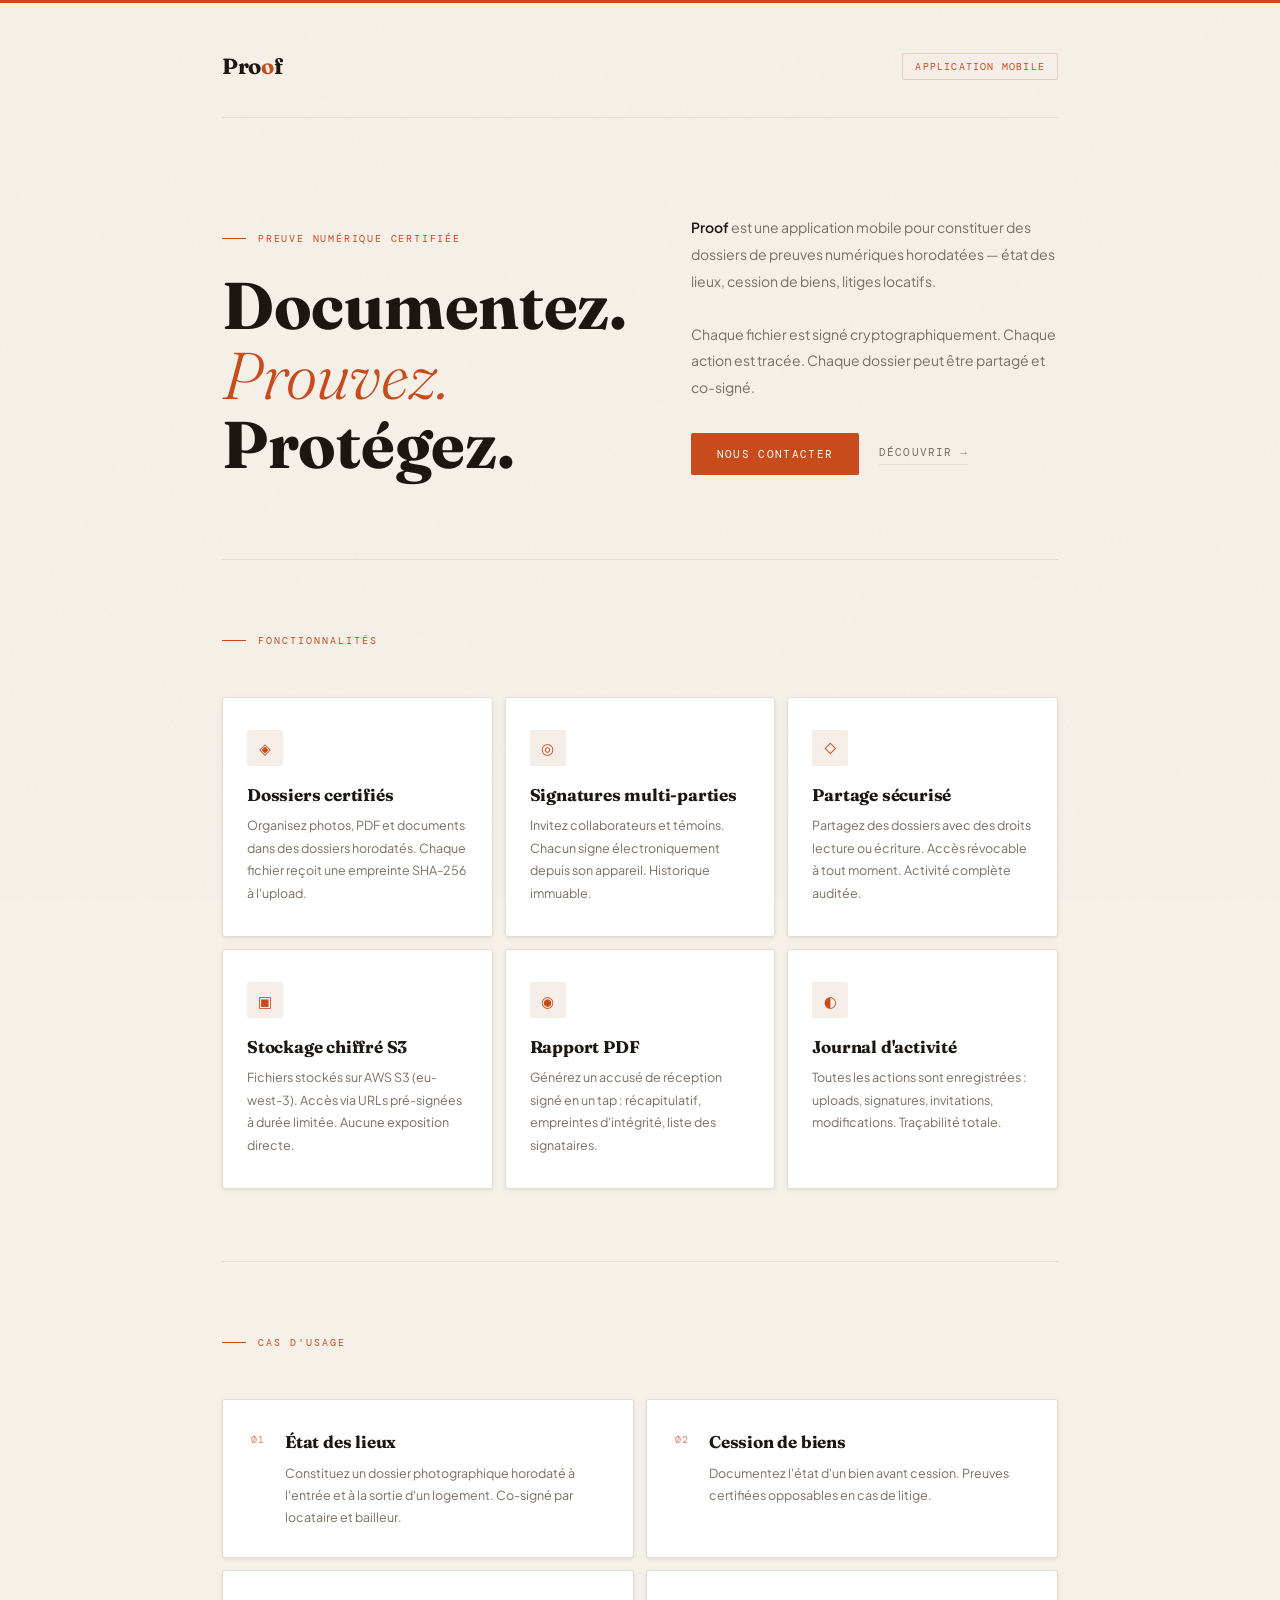
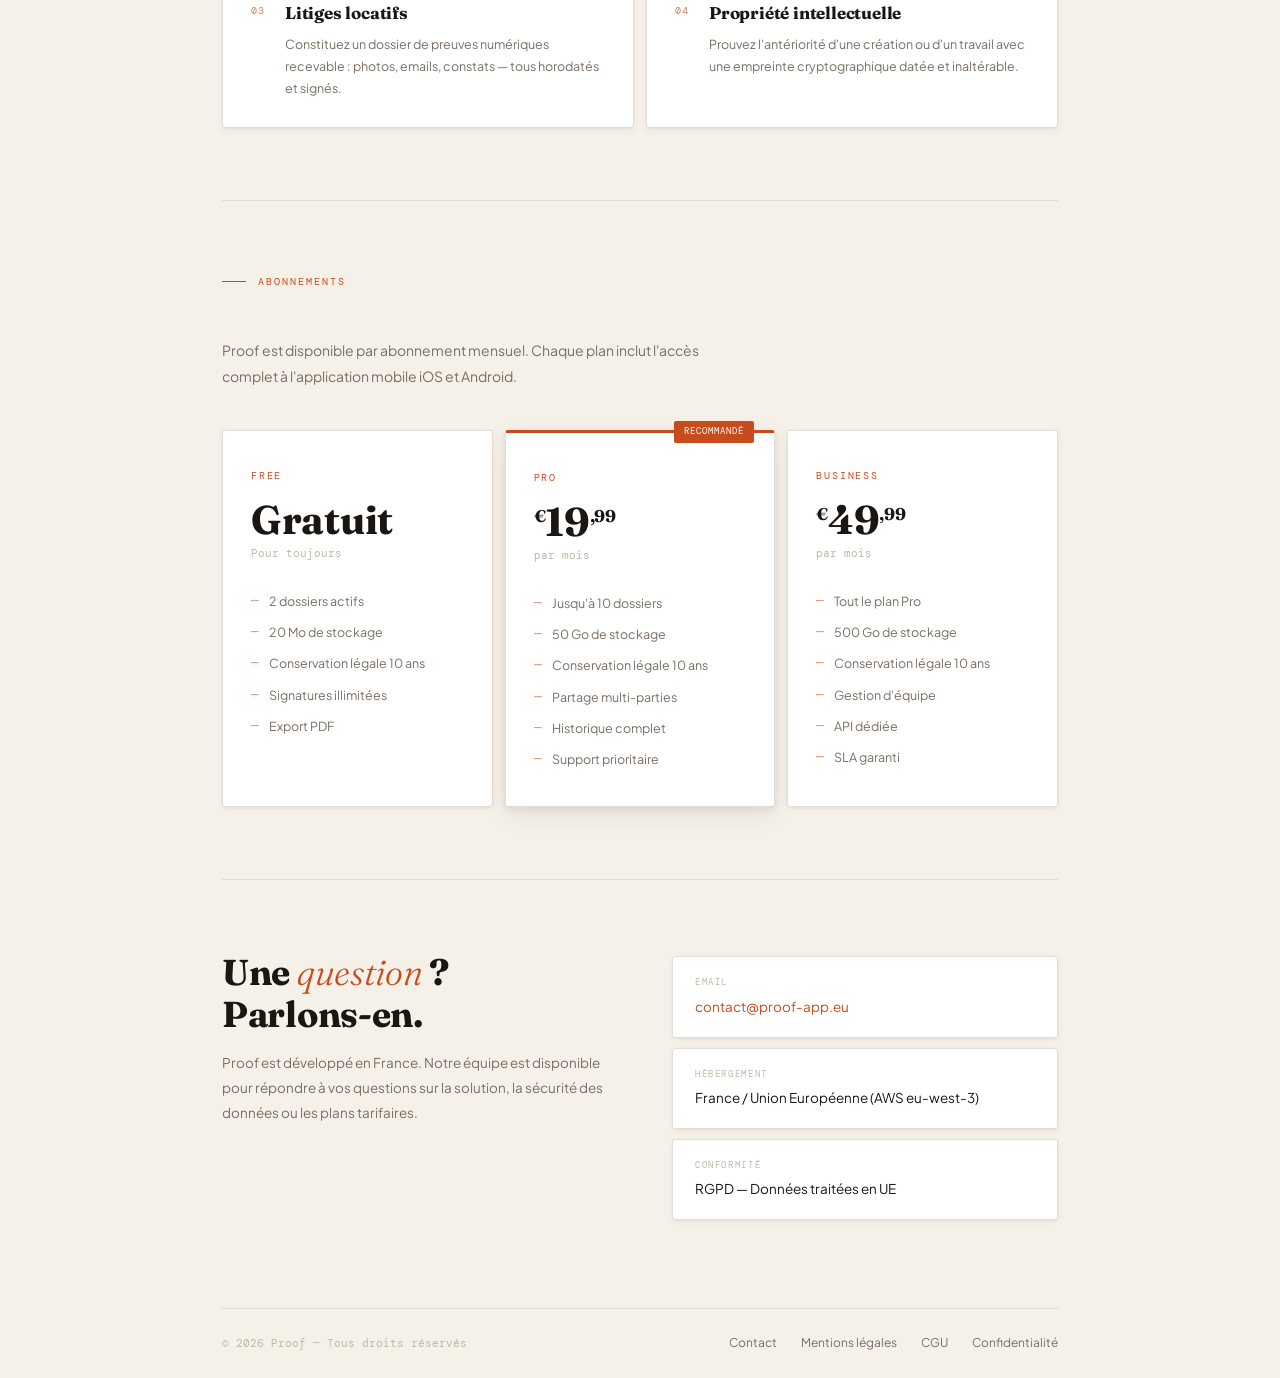
==== index.html @ 4942f051 "feat: redesign landing page to match Flutter app visual identity Replace dark gold theme with the ap" ====
<!DOCTYPE html>
<html lang="fr">
<head>
  <meta charset="UTF-8" />
  <meta name="viewport" content="width=device-width, initial-scale=1.0" />
  <title>Proof — Preuve numérique certifiée</title>
  <link rel="preconnect" href="https://fonts.googleapis.com" />
  <link rel="preconnect" href="https://fonts.gstatic.com" crossorigin />
  <link href="https://fonts.googleapis.com/css2?family=Fraunces:ital,opsz,wght@0,9..144,300;0,9..144,700;1,9..144,300;1,9..144,400&family=Plus+Jakarta+Sans:wght@400;500;600&family=DM+Mono:wght@300;400&display=swap" rel="stylesheet" />
  <style>
    *, *::before, *::after { box-sizing: border-box; margin: 0; padding: 0; }

    :root {
      --paper:         #F5F0E8;
      --paper-dark:    #EDE5D8;
      --white:         #FFFFFF;
      --ink:           #1C1612;
      --ink-light:     #7A6E64;
      --ink-faint:     #BDBAA8;
      --terra:         #C84B1C;
      --terra-light:   #F5EDE8;
      --border:        #E5DDD4;
      --forest:        #2D6A4F;
      --forest-light:  #E8F4EE;
      --honey:         #E68A1A;
      --honey-light:   #FFF3E0;
      --slate:         #4A6FA5;
      --serif:         'Fraunces', Georgia, serif;
      --sans:          'Plus Jakarta Sans', system-ui, sans-serif;
      --mono:          'DM Mono', 'Courier New', monospace;
      --shadow-sm:     0 1px 3px rgba(28,22,18,0.06), 0 2px 8px rgba(28,22,18,0.04);
      --shadow-md:     0 2px 8px rgba(28,22,18,0.09), 0 8px 28px rgba(28,22,18,0.07);
    }

    html { scroll-behavior: smooth; }

    body {
      background: var(--paper);
      color: var(--ink);
      font-family: var(--sans);
      font-size: 15px;
      line-height: 1.7;
      overflow-x: hidden;
    }

    /* Noise texture overlay */
    body::before {
      content: '';
      position: fixed; inset: 0; z-index: 0;
      background-image: url("data:image/svg+xml,%3Csvg viewBox='0 0 256 256' xmlns='http://www.w3.org/2000/svg'%3E%3Cfilter id='noise'%3E%3CfeTurbulence type='fractalNoise' baseFrequency='0.9' numOctaves='4' stitchTiles='stitch'/%3E%3C/filter%3E%3Crect width='100%25' height='100%25' filter='url(%23noise)' opacity='1'/%3E%3C/svg%3E");
      opacity: 0.025;
      pointer-events: none;
    }

    /* Terracotta accent line at top */
    body::after {
      content: '';
      position: fixed;
      top: 0; left: 0; right: 0;
      height: 3px;
      background: var(--terra);
      z-index: 100;
    }

    .wrap {
      position: relative; z-index: 1;
      max-width: 900px;
      margin: 0 auto;
      padding: 0 32px;
    }

    /* ─── HEADER ─── */
    header {
      padding: 48px 0 32px;
      display: flex;
      align-items: center;
      justify-content: space-between;
      border-bottom: 1px solid var(--border);
    }

    .wordmark {
      font-family: var(--serif);
      font-size: 22px;
      font-weight: 700;
      letter-spacing: -0.3px;
      color: var(--ink);
    }

    .wordmark span { color: var(--terra); }

    .badge {
      font-family: var(--mono);
      font-size: 10px;
      letter-spacing: 0.12em;
      text-transform: uppercase;
      color: var(--terra);
      background: var(--terra-light);
      border: 1px solid rgba(200, 75, 28, 0.22);
      padding: 4px 12px;
      border-radius: 2px;
    }

    /* ─── HERO ─── */
    .hero {
      padding: 96px 0 80px;
      display: grid;
      grid-template-columns: 1fr 1fr;
      gap: 64px;
      align-items: end;
      border-bottom: 1px solid var(--border);
    }

    .hero-eyebrow {
      font-family: var(--mono);
      font-size: 10px;
      letter-spacing: 0.18em;
      text-transform: uppercase;
      color: var(--terra);
      margin-bottom: 24px;
      display: flex;
      align-items: center;
      gap: 12px;
    }

    .hero-eyebrow::before {
      content: '';
      display: block;
      width: 24px;
      height: 1px;
      background: var(--terra);
    }

    h1 {
      font-family: var(--serif);
      font-size: clamp(42px, 5.5vw, 66px);
      font-weight: 700;
      line-height: 1.05;
      letter-spacing: -0.3px;
      color: var(--ink);
    }

    h1 em {
      font-style: italic;
      font-weight: 300;
      color: var(--terra);
    }

    .hero-right { padding-bottom: 4px; }

    .hero-desc {
      font-size: 14px;
      line-height: 1.9;
      color: var(--ink-light);
      margin-bottom: 32px;
    }

    .hero-desc strong {
      color: var(--ink);
      font-weight: 600;
    }

    .cta-row {
      display: flex;
      align-items: center;
      gap: 20px;
    }

    .cta {
      display: inline-block;
      font-family: var(--mono);
      font-size: 11px;
      letter-spacing: 0.12em;
      text-transform: uppercase;
      color: #ffffff;
      background: var(--terra);
      padding: 12px 26px;
      text-decoration: none;
      border-radius: 2px;
      transition: background 0.2s, transform 0.15s;
    }

    .cta:hover {
      background: #b03d14;
      transform: translateY(-1px);
    }

    .cta-link {
      font-family: var(--mono);
      font-size: 11px;
      letter-spacing: 0.1em;
      text-transform: uppercase;
      color: var(--ink-light);
      text-decoration: none;
      border-bottom: 1px solid var(--border);
      padding-bottom: 2px;
      transition: color 0.2s, border-color 0.2s;
    }

    .cta-link:hover {
      color: var(--ink);
      border-color: var(--ink-light);
    }

    /* ─── SHARED SECTION STYLES ─── */
    .features, .usecases, .pricing {
      padding: 72px 0;
      border-bottom: 1px solid var(--border);
    }

    .section-label {
      font-family: var(--mono);
      font-size: 10px;
      letter-spacing: 0.2em;
      text-transform: uppercase;
      color: var(--terra);
      margin-bottom: 48px;
      display: flex;
      align-items: center;
      gap: 12px;
    }

    .section-label::before {
      content: '';
      display: block;
      width: 24px;
      height: 1px;
      background: var(--terra);
    }

    /* ─── FEATURES ─── */
    .features-grid {
      display: grid;
      grid-template-columns: repeat(3, 1fr);
      gap: 12px;
    }

    .feature {
      background: var(--white);
      border: 1px solid var(--border);
      padding: 32px 24px;
      border-radius: 3px;
      box-shadow: var(--shadow-sm);
      transition: box-shadow 0.25s, transform 0.25s;
    }

    .feature:hover {
      box-shadow: var(--shadow-md);
      transform: translateY(-2px);
    }

    .feature-icon {
      width: 36px;
      height: 36px;
      background: var(--terra-light);
      border-radius: 2px;
      display: flex;
      align-items: center;
      justify-content: center;
      margin-bottom: 18px;
      color: var(--terra);
      font-size: 15px;
    }

    .feature-title {
      font-family: var(--serif);
      font-size: 17px;
      font-weight: 700;
      letter-spacing: -0.2px;
      color: var(--ink);
      margin-bottom: 8px;
      line-height: 1.3;
    }

    .feature-desc {
      font-size: 12.5px;
      line-height: 1.8;
      color: var(--ink-light);
    }

    /* ─── USE CASES ─── */
    .usecase-list {
      display: grid;
      grid-template-columns: 1fr 1fr;
      gap: 12px;
    }

    .usecase {
      background: var(--white);
      border: 1px solid var(--border);
      padding: 28px 28px;
      border-radius: 3px;
      box-shadow: var(--shadow-sm);
      display: flex;
      align-items: flex-start;
      gap: 20px;
      transition: box-shadow 0.25s, transform 0.25s;
    }

    .usecase:hover {
      box-shadow: var(--shadow-md);
      transform: translateY(-1px);
    }

    .usecase-num {
      font-family: var(--mono);
      font-size: 10px;
      color: var(--terra);
      padding-top: 3px;
      flex-shrink: 0;
      letter-spacing: 0.1em;
      opacity: 0.7;
    }

    .usecase-title {
      font-family: var(--serif);
      font-size: 17px;
      font-weight: 700;
      letter-spacing: -0.2px;
      color: var(--ink);
      margin-bottom: 6px;
    }

    .usecase-desc {
      font-size: 12.5px;
      color: var(--ink-light);
      line-height: 1.75;
    }

    /* ─── PRICING ─── */
    .pricing-intro {
      font-size: 14px;
      color: var(--ink-light);
      margin-bottom: 40px;
      max-width: 480px;
      line-height: 1.85;
    }

    .plans {
      display: grid;
      grid-template-columns: repeat(3, 1fr);
      gap: 12px;
    }

    .plan {
      background: var(--white);
      border: 1px solid var(--border);
      padding: 36px 28px;
      border-radius: 3px;
      box-shadow: var(--shadow-sm);
      position: relative;
    }

    .plan.featured {
      border-top: 3px solid var(--terra);
      box-shadow: var(--shadow-md);
    }

    .plan.featured::before {
      content: 'Recommandé';
      position: absolute;
      top: -12px; right: 20px;
      font-family: var(--mono);
      font-size: 9px;
      letter-spacing: 0.12em;
      text-transform: uppercase;
      background: var(--terra);
      color: #ffffff;
      padding: 3px 10px;
      border-radius: 2px;
    }

    .plan-name {
      font-family: var(--mono);
      font-size: 10px;
      letter-spacing: 0.18em;
      text-transform: uppercase;
      color: var(--terra);
      margin-bottom: 16px;
    }

    .plan-price {
      font-family: var(--serif);
      font-size: 40px;
      font-weight: 700;
      letter-spacing: -0.3px;
      color: var(--ink);
      line-height: 1;
      margin-bottom: 4px;
    }

    .plan-price sup { font-size: 17px; vertical-align: super; }

    .plan-period {
      font-family: var(--mono);
      font-size: 11px;
      color: var(--ink-faint);
      margin-bottom: 28px;
    }

    .plan-features {
      list-style: none;
      display: flex;
      flex-direction: column;
      gap: 10px;
    }

    .plan-features li {
      font-size: 12.5px;
      color: var(--ink-light);
      display: flex;
      align-items: flex-start;
      gap: 10px;
    }

    .plan-features li::before {
      content: '—';
      font-family: var(--mono);
      color: var(--terra);
      opacity: 0.55;
      flex-shrink: 0;
    }

    /* ─── CONTACT ─── */
    .contact { padding: 72px 0 88px; }

    .contact-grid {
      display: grid;
      grid-template-columns: 1fr 1fr;
      gap: 64px;
      align-items: start;
    }

    .contact h2 {
      font-family: var(--serif);
      font-size: 36px;
      font-weight: 700;
      letter-spacing: -0.3px;
      line-height: 1.15;
      color: var(--ink);
      margin-bottom: 16px;
    }

    .contact h2 em {
      font-style: italic;
      font-weight: 300;
      color: var(--terra);
    }

    .contact-sub {
      font-size: 13.5px;
      color: var(--ink-light);
      line-height: 1.85;
    }

    .contact-info {
      display: flex;
      flex-direction: column;
      gap: 10px;
      padding-top: 4px;
    }

    .contact-item {
      background: var(--white);
      border: 1px solid var(--border);
      border-radius: 3px;
      padding: 18px 22px;
      box-shadow: var(--shadow-sm);
    }

    .contact-item-label {
      font-family: var(--mono);
      font-size: 9px;
      letter-spacing: 0.18em;
      text-transform: uppercase;
      color: var(--ink-faint);
      margin-bottom: 5px;
    }

    .contact-item-value {
      font-size: 13.5px;
      color: var(--ink);
    }

    .contact-item-value a {
      color: var(--terra);
      text-decoration: none;
      transition: opacity 0.2s;
    }

    .contact-item-value a:hover { opacity: 0.75; }

    /* ─── FOOTER ─── */
    footer {
      border-top: 1px solid var(--border);
      padding: 24px 0;
      display: flex;
      align-items: center;
      justify-content: space-between;
    }

    .footer-copy {
      font-family: var(--mono);
      font-size: 11px;
      color: var(--ink-faint);
    }

    .footer-links { display: flex; gap: 24px; }

    .footer-links a {
      font-size: 12px;
      color: var(--ink-light);
      text-decoration: none;
      transition: color 0.2s;
    }

    .footer-links a:hover { color: var(--ink); }

    /* ─── RESPONSIVE ─── */
    @media (max-width: 680px) {
      .hero { grid-template-columns: 1fr; gap: 36px; padding: 64px 0 48px; }
      .features-grid { grid-template-columns: 1fr; }
      .usecase-list { grid-template-columns: 1fr; }
      .plans { grid-template-columns: 1fr; }
      .contact-grid { grid-template-columns: 1fr; gap: 40px; }
      footer { flex-direction: column; gap: 16px; text-align: center; }
    }

    /* ─── ANIMATIONS ─── */
    @keyframes fadeUp {
      from { opacity: 0; transform: translateY(18px); }
      to   { opacity: 1; transform: translateY(0); }
    }

    header    { animation: fadeUp 0.5s ease both; }
    .hero     { animation: fadeUp 0.6s ease 0.05s both; }
    .features { animation: fadeUp 0.6s ease 0.1s  both; }
    .usecases { animation: fadeUp 0.6s ease 0.15s both; }
    .pricing  { animation: fadeUp 0.6s ease 0.2s  both; }
    .contact  { animation: fadeUp 0.6s ease 0.25s both; }
  </style>
</head>
<body>
  <div class="wrap">

    <header>
      <div class="wordmark">Pro<span>o</span>f</div>
      <div class="badge">Application mobile</div>
    </header>

    <section class="hero">
      <div class="hero-left">
        <p class="hero-eyebrow">Preuve numérique certifiée</p>
        <h1>Documentez.<br /><em>Prouvez.</em><br />Protégez.</h1>
      </div>
      <div class="hero-right">
        <p class="hero-desc">
          <strong>Proof</strong> est une application mobile pour constituer des dossiers de preuves numériques horodatées — état des lieux, cession de biens, litiges locatifs.<br /><br />
          Chaque fichier est signé cryptographiquement. Chaque action est tracée. Chaque dossier peut être partagé et co-signé.
        </p>
        <div class="cta-row">
          <a href="mailto:contact@proof-app.eu" class="cta">Nous contacter</a>
          <a href="#features" class="cta-link">Découvrir →</a>
        </div>
      </div>
    </section>

    <section class="features" id="features">
      <p class="section-label">Fonctionnalités</p>
      <div class="features-grid">
        <div class="feature">
          <div class="feature-icon">◈</div>
          <div class="feature-title">Dossiers certifiés</div>
          <p class="feature-desc">Organisez photos, PDF et documents dans des dossiers horodatés. Chaque fichier reçoit une empreinte SHA-256 à l'upload.</p>
        </div>
        <div class="feature">
          <div class="feature-icon">◎</div>
          <div class="feature-title">Signatures multi-parties</div>
          <p class="feature-desc">Invitez collaborateurs et témoins. Chacun signe électroniquement depuis son appareil. Historique immuable.</p>
        </div>
        <div class="feature">
          <div class="feature-icon">◇</div>
          <div class="feature-title">Partage sécurisé</div>
          <p class="feature-desc">Partagez des dossiers avec des droits lecture ou écriture. Accès révocable à tout moment. Activité complète auditée.</p>
        </div>
        <div class="feature">
          <div class="feature-icon">▣</div>
          <div class="feature-title">Stockage chiffré S3</div>
          <p class="feature-desc">Fichiers stockés sur AWS S3 (eu-west-3). Accès via URLs pré-signées à durée limitée. Aucune exposition directe.</p>
        </div>
        <div class="feature">
          <div class="feature-icon">◉</div>
          <div class="feature-title">Rapport PDF</div>
          <p class="feature-desc">Générez un accusé de réception signé en un tap : récapitulatif, empreintes d'intégrité, liste des signataires.</p>
        </div>
        <div class="feature">
          <div class="feature-icon">◐</div>
          <div class="feature-title">Journal d'activité</div>
          <p class="feature-desc">Toutes les actions sont enregistrées : uploads, signatures, invitations, modifications. Traçabilité totale.</p>
        </div>
      </div>
    </section>

    <section class="usecases">
      <p class="section-label">Cas d'usage</p>
      <div class="usecase-list">
        <div class="usecase">
          <span class="usecase-num">01</span>
          <div>
            <div class="usecase-title">État des lieux</div>
            <p class="usecase-desc">Constituez un dossier photographique horodaté à l'entrée et à la sortie d'un logement. Co-signé par locataire et bailleur.</p>
          </div>
        </div>
        <div class="usecase">
          <span class="usecase-num">02</span>
          <div>
            <div class="usecase-title">Cession de biens</div>
            <p class="usecase-desc">Documentez l'état d'un bien avant cession. Preuves certifiées opposables en cas de litige.</p>
          </div>
        </div>
        <div class="usecase">
          <span class="usecase-num">03</span>
          <div>
            <div class="usecase-title">Litiges locatifs</div>
            <p class="usecase-desc">Constituez un dossier de preuves numériques recevable : photos, emails, constats — tous horodatés et signés.</p>
          </div>
        </div>
        <div class="usecase">
          <span class="usecase-num">04</span>
          <div>
            <div class="usecase-title">Propriété intellectuelle</div>
            <p class="usecase-desc">Prouvez l'antériorité d'une création ou d'un travail avec une empreinte cryptographique datée et inaltérable.</p>
          </div>
        </div>
      </div>
    </section>

    <section class="pricing">
      <p class="section-label">Abonnements</p>
      <p class="pricing-intro">Proof est disponible par abonnement mensuel. Chaque plan inclut l'accès complet à l'application mobile iOS et Android.</p>
      <div class="plans">
        <div class="plan">
          <p class="plan-name">Free</p>
          <p class="plan-price">Gratuit</p>
          <p class="plan-period">Pour toujours</p>
          <ul class="plan-features">
            <li>2 dossiers actifs</li>
            <li>20 Mo de stockage</li>
            <li>Conservation légale 10 ans</li>
            <li>Signatures illimitées</li>
            <li>Export PDF</li>
          </ul>
        </div>
        <div class="plan featured">
          <p class="plan-name">Pro</p>
          <p class="plan-price"><sup>€</sup>19<sup>,99</sup></p>
          <p class="plan-period">par mois</p>
          <ul class="plan-features">
            <li>Jusqu'à 10 dossiers</li>
            <li>50 Go de stockage</li>
            <li>Conservation légale 10 ans</li>
            <li>Partage multi-parties</li>
            <li>Historique complet</li>
            <li>Support prioritaire</li>
          </ul>
        </div>
        <div class="plan">
          <p class="plan-name">Business</p>
          <p class="plan-price"><sup>€</sup>49<sup>,99</sup></p>
          <p class="plan-period">par mois</p>
          <ul class="plan-features">
            <li>Tout le plan Pro</li>
            <li>500 Go de stockage</li>
            <li>Conservation légale 10 ans</li>
            <li>Gestion d'équipe</li>
            <li>API dédiée</li>
            <li>SLA garanti</li>
          </ul>
        </div>
      </div>
    </section>

    <section class="contact">
      <div class="contact-grid">
        <div>
          <h2>Une <em>question</em> ?<br />Parlons-en.</h2>
          <p class="contact-sub">Proof est développé en France. Notre équipe est disponible pour répondre à vos questions sur la solution, la sécurité des données ou les plans tarifaires.</p>
        </div>
        <div class="contact-info">
          <div class="contact-item">
            <div class="contact-item-label">Email</div>
            <div class="contact-item-value"><a href="mailto:contact@proof-app.eu">contact@proof-app.eu</a></div>
          </div>
          <div class="contact-item">
            <div class="contact-item-label">Hébergement</div>
            <div class="contact-item-value">France / Union Européenne (AWS eu-west-3)</div>
          </div>
          <div class="contact-item">
            <div class="contact-item-label">Conformité</div>
            <div class="contact-item-value">RGPD — Données traitées en UE</div>
          </div>
        </div>
      </div>
    </section>

    <footer>
      <span class="footer-copy">© <script>document.write(new Date().getFullYear())</script> Proof — Tous droits réservés</span>
      <div class="footer-links">
        <a href="mailto:contact@proof-app.eu">Contact</a>
        <a href="mentions-legales.html">Mentions légales</a>
        <a href="cgu.html">CGU</a>
        <a href="privacy-policy.html">Confidentialité</a>
      </div>
    </footer>

  </div>
</body>
</html>
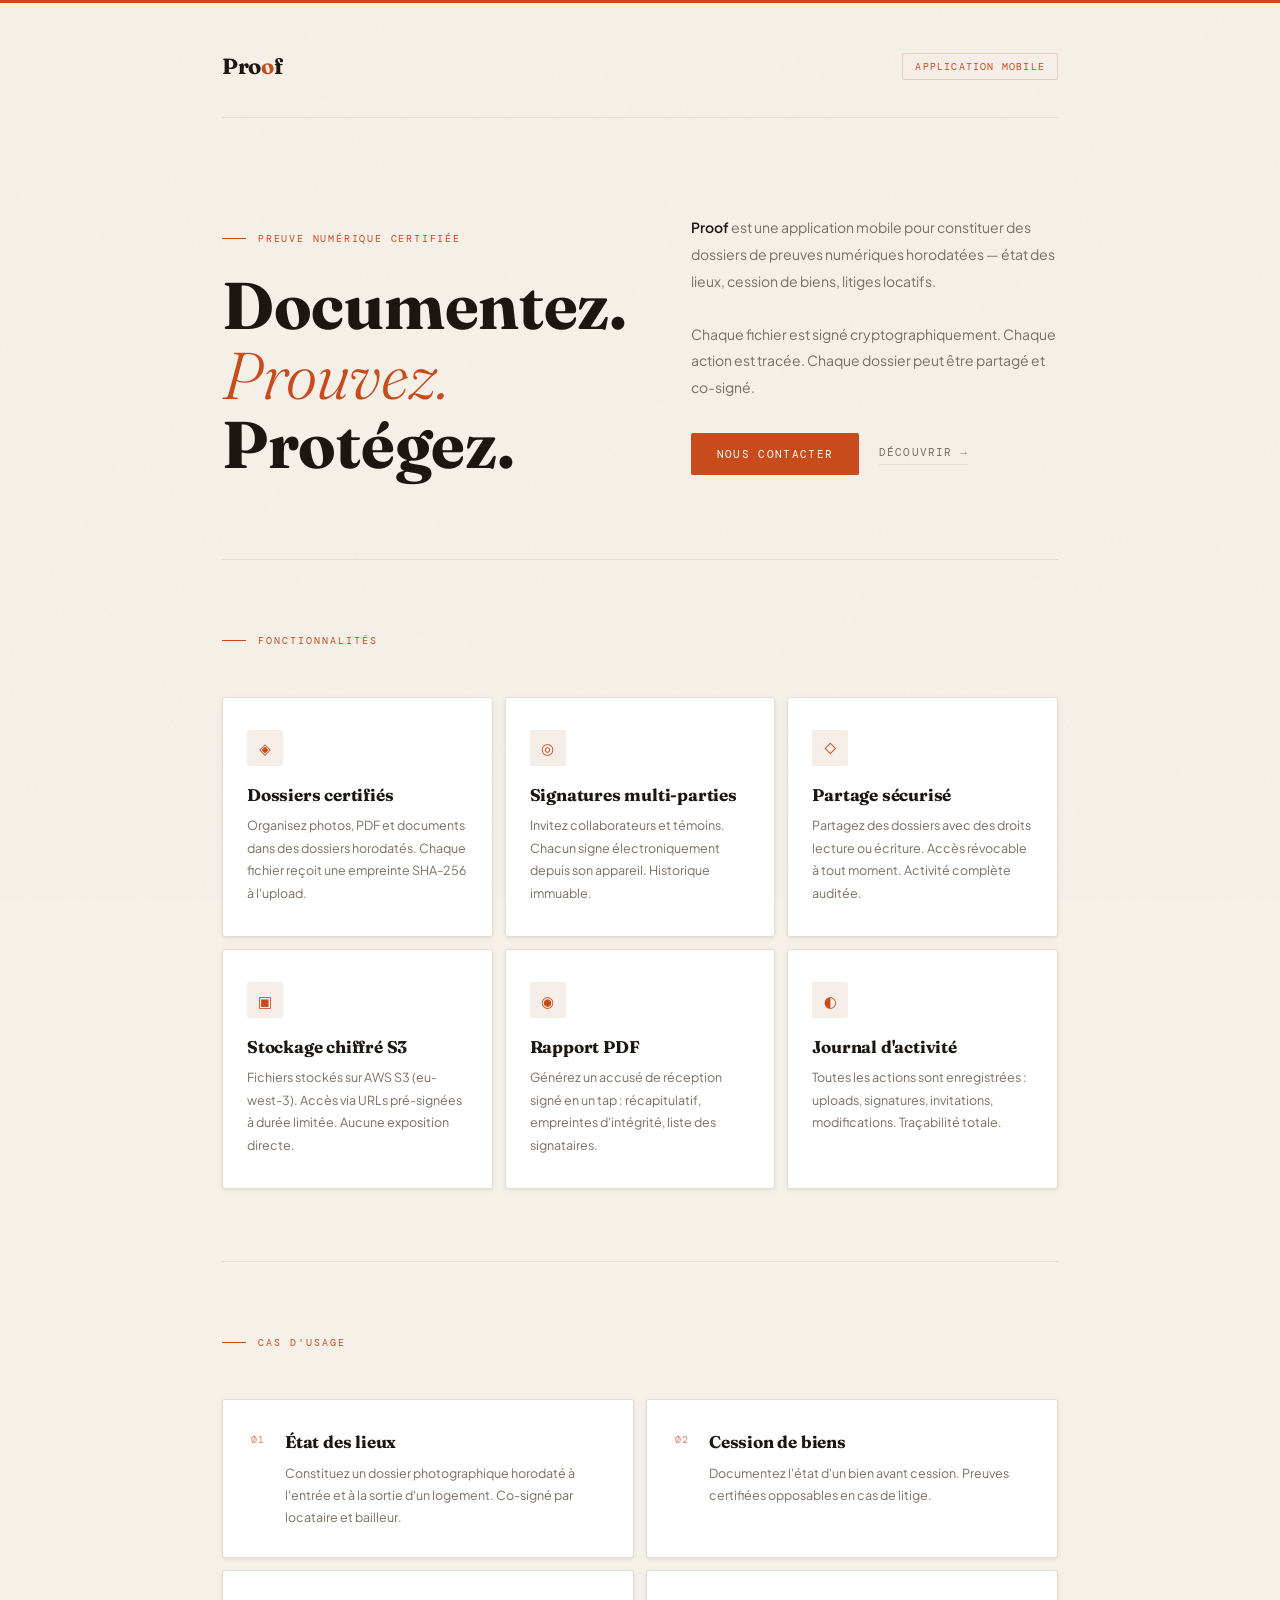
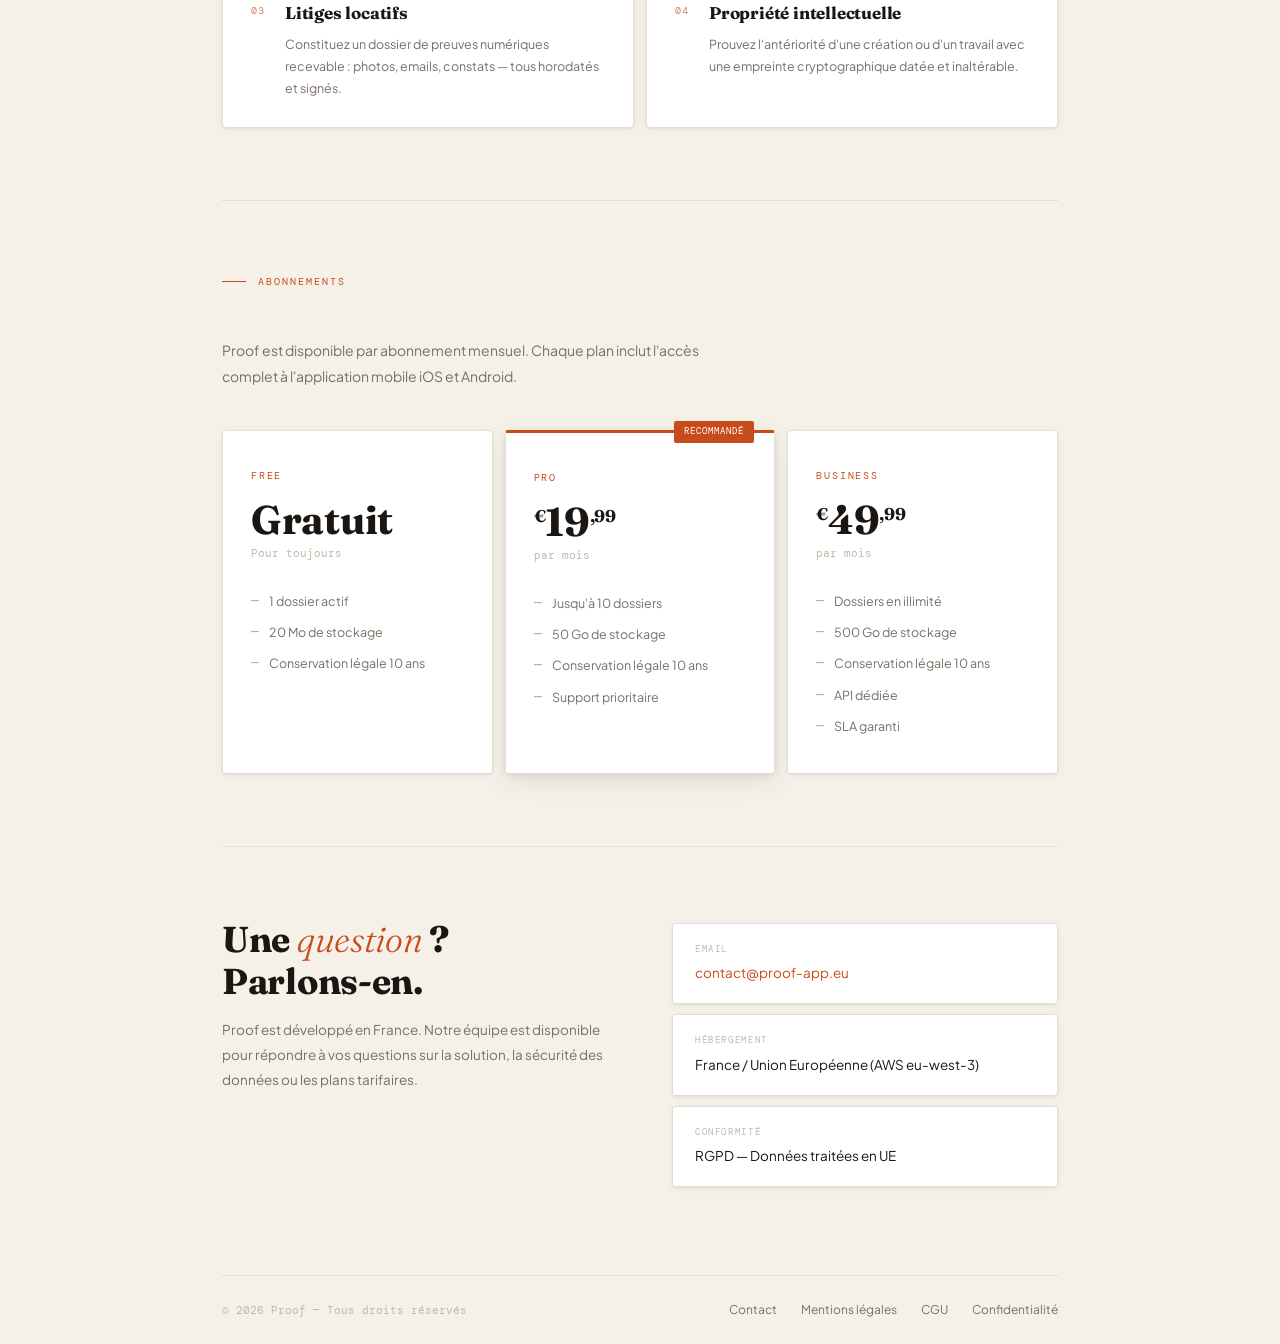
==== commit 9b2b7cff: "feat: update pricing plan features list Simplify plan features to match current offer.  Co-Authored-" ====
--- a/index.html
+++ b/index.html
@@ -4,6 +4,7 @@
   <meta charset="UTF-8" />
   <meta name="viewport" content="width=device-width, initial-scale=1.0" />
   <title>Proof — Preuve numérique certifiée</title>
+  <link rel="icon" type="image/svg+xml" href="favicon.svg" />
   <link rel="preconnect" href="https://fonts.googleapis.com" />
   <link rel="preconnect" href="https://fonts.gstatic.com" crossorigin />
   <link href="https://fonts.googleapis.com/css2?family=Fraunces:ital,opsz,wght@0,9..144,300;0,9..144,700;1,9..144,300;1,9..144,400&family=Plus+Jakarta+Sans:wght@400;500;600&family=DM+Mono:wght@300;400&display=swap" rel="stylesheet" />
@@ -643,11 +644,9 @@
           <p class="plan-price">Gratuit</p>
           <p class="plan-period">Pour toujours</p>
           <ul class="plan-features">
-            <li>2 dossiers actifs</li>
+            <li>1 dossier actif</li>
             <li>20 Mo de stockage</li>
             <li>Conservation légale 10 ans</li>
-            <li>Signatures illimitées</li>
-            <li>Export PDF</li>
           </ul>
         </div>
         <div class="plan featured">
@@ -658,8 +657,6 @@
             <li>Jusqu'à 10 dossiers</li>
             <li>50 Go de stockage</li>
             <li>Conservation légale 10 ans</li>
-            <li>Partage multi-parties</li>
-            <li>Historique complet</li>
             <li>Support prioritaire</li>
           </ul>
         </div>
@@ -668,10 +665,9 @@
           <p class="plan-price"><sup>€</sup>49<sup>,99</sup></p>
           <p class="plan-period">par mois</p>
           <ul class="plan-features">
-            <li>Tout le plan Pro</li>
+            <li>Dossiers en illimité</li>
             <li>500 Go de stockage</li>
             <li>Conservation légale 10 ans</li>
-            <li>Gestion d'équipe</li>
             <li>API dédiée</li>
             <li>SLA garanti</li>
           </ul>
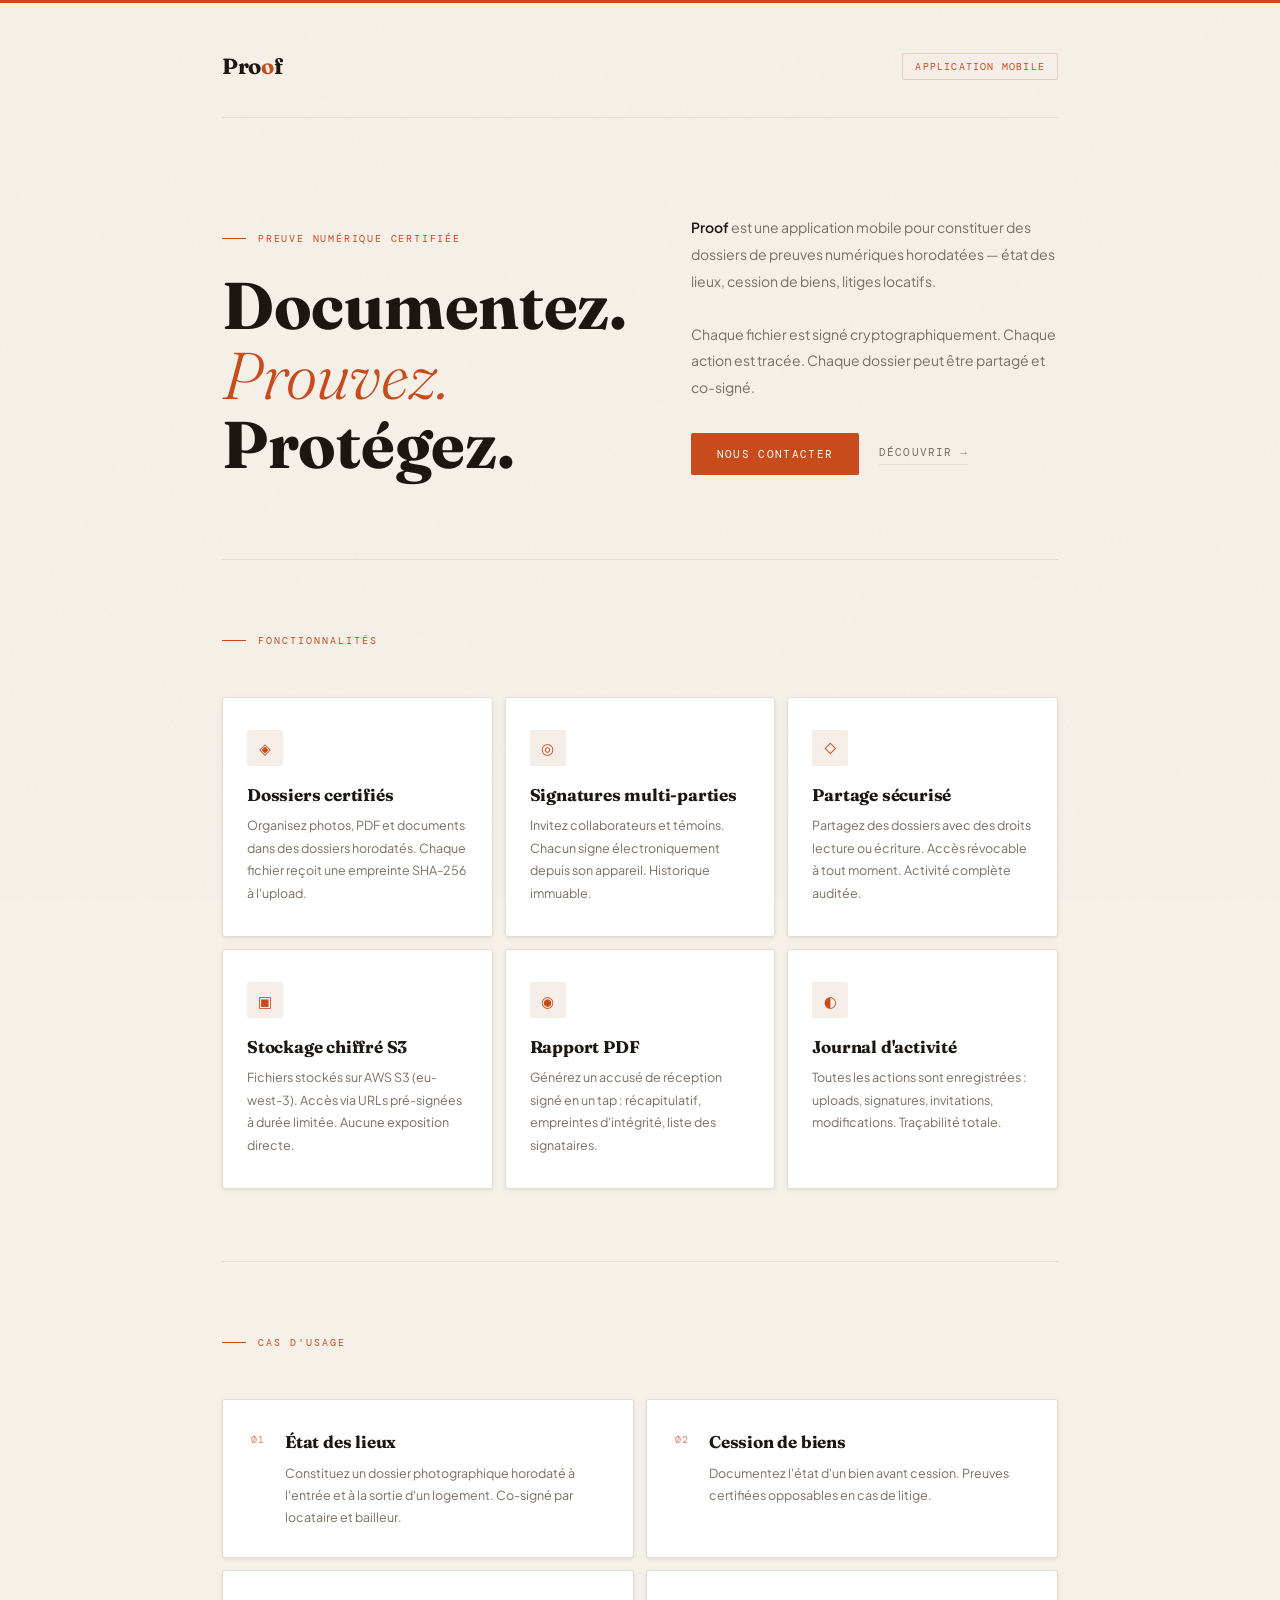
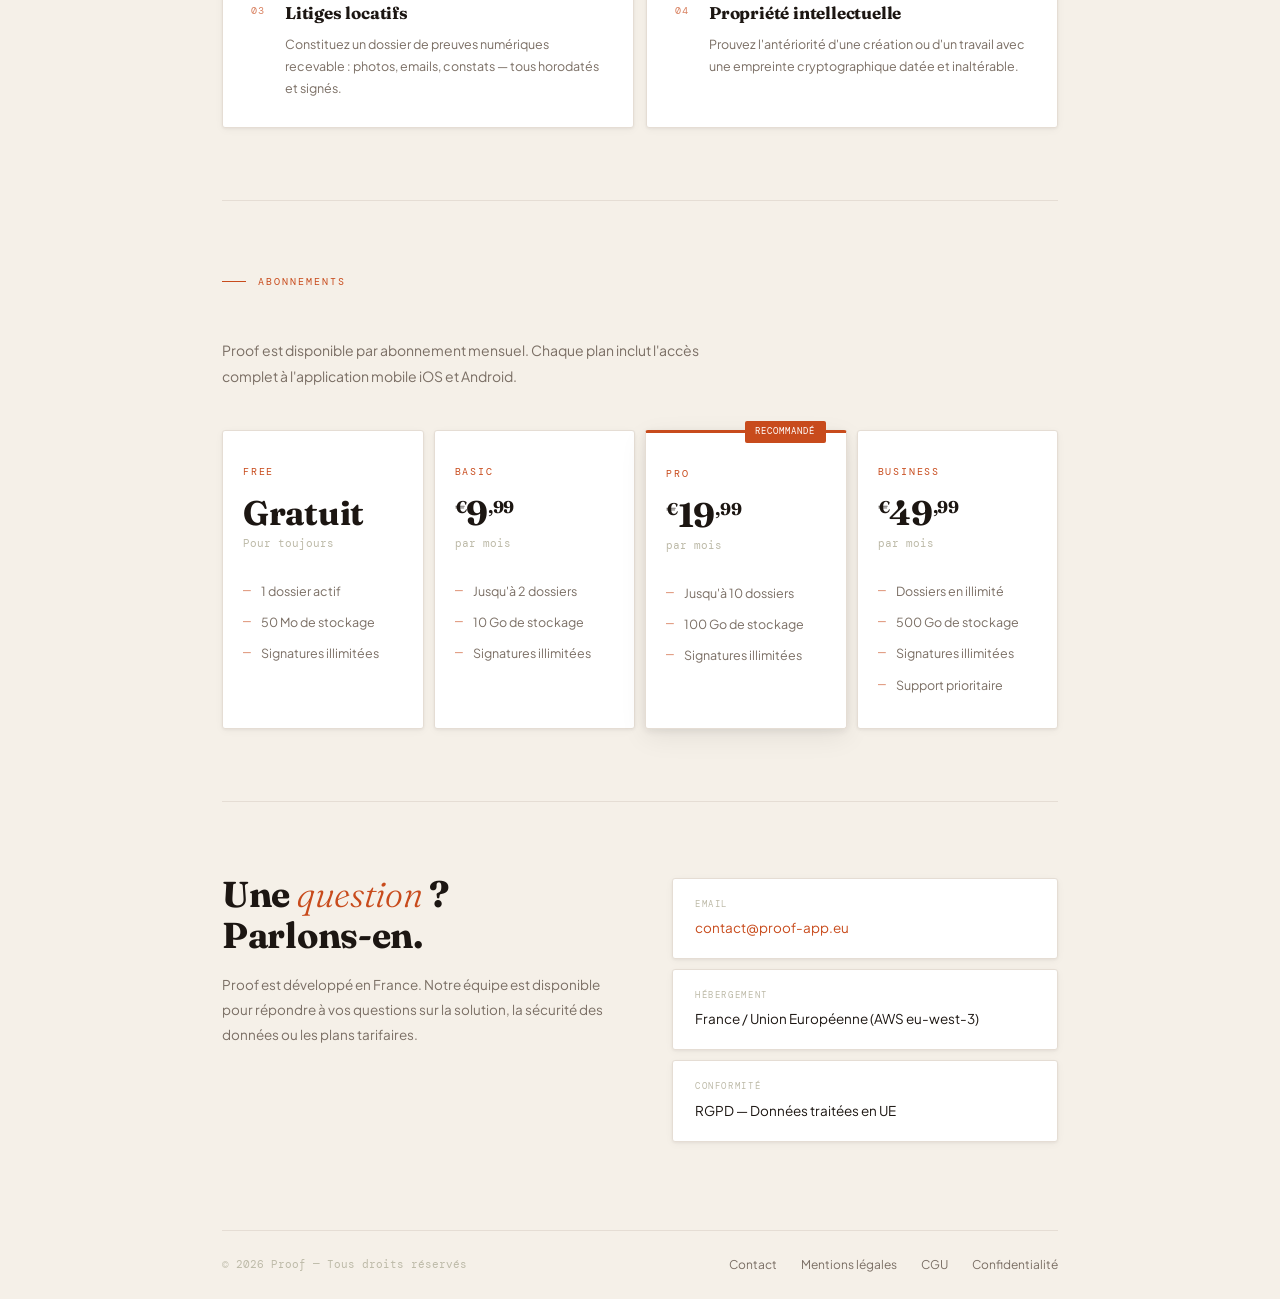
==== commit 98d439f9: "feat: align pricing with the plans actually sold Add the Basic plan (9.99 €, 2 folders, 10 GB), whic" ====
--- a/index.html
+++ b/index.html
@@ -338,14 +338,14 @@
 
     .plans {
       display: grid;
-      grid-template-columns: repeat(3, 1fr);
-      gap: 12px;
+      grid-template-columns: repeat(4, 1fr);
+      gap: 10px;
     }
 
     .plan {
       background: var(--white);
       border: 1px solid var(--border);
-      padding: 36px 28px;
+      padding: 32px 20px;
       border-radius: 3px;
       box-shadow: var(--shadow-sm);
       position: relative;
@@ -381,7 +381,7 @@
 
     .plan-price {
       font-family: var(--serif);
-      font-size: 40px;
+      font-size: 34px;
       font-weight: 700;
       letter-spacing: -0.3px;
       color: var(--ink);
@@ -517,6 +517,10 @@
     .footer-links a:hover { color: var(--ink); }
 
     /* ─── RESPONSIVE ─── */
+    @media (max-width: 900px) {
+      .plans { grid-template-columns: repeat(2, 1fr); }
+    }
+
     @media (max-width: 680px) {
       .hero { grid-template-columns: 1fr; gap: 36px; padding: 64px 0 48px; }
       .features-grid { grid-template-columns: 1fr; }
@@ -645,8 +649,18 @@
           <p class="plan-period">Pour toujours</p>
           <ul class="plan-features">
             <li>1 dossier actif</li>
-            <li>20 Mo de stockage</li>
-            <li>Conservation légale 10 ans</li>
+            <li>50 Mo de stockage</li>
+            <li>Signatures illimitées</li>
+          </ul>
+        </div>
+        <div class="plan">
+          <p class="plan-name">Basic</p>
+          <p class="plan-price"><sup>€</sup>9<sup>,99</sup></p>
+          <p class="plan-period">par mois</p>
+          <ul class="plan-features">
+            <li>Jusqu'à 2 dossiers</li>
+            <li>10 Go de stockage</li>
+            <li>Signatures illimitées</li>
           </ul>
         </div>
         <div class="plan featured">
@@ -655,9 +669,8 @@
           <p class="plan-period">par mois</p>
           <ul class="plan-features">
             <li>Jusqu'à 10 dossiers</li>
-            <li>50 Go de stockage</li>
-            <li>Conservation légale 10 ans</li>
-            <li>Support prioritaire</li>
+            <li>100 Go de stockage</li>
+            <li>Signatures illimitées</li>
           </ul>
         </div>
         <div class="plan">
@@ -667,9 +680,8 @@
           <ul class="plan-features">
             <li>Dossiers en illimité</li>
             <li>500 Go de stockage</li>
-            <li>Conservation légale 10 ans</li>
-            <li>API dédiée</li>
-            <li>SLA garanti</li>
+            <li>Signatures illimitées</li>
+            <li>Support prioritaire</li>
           </ul>
         </div>
       </div>
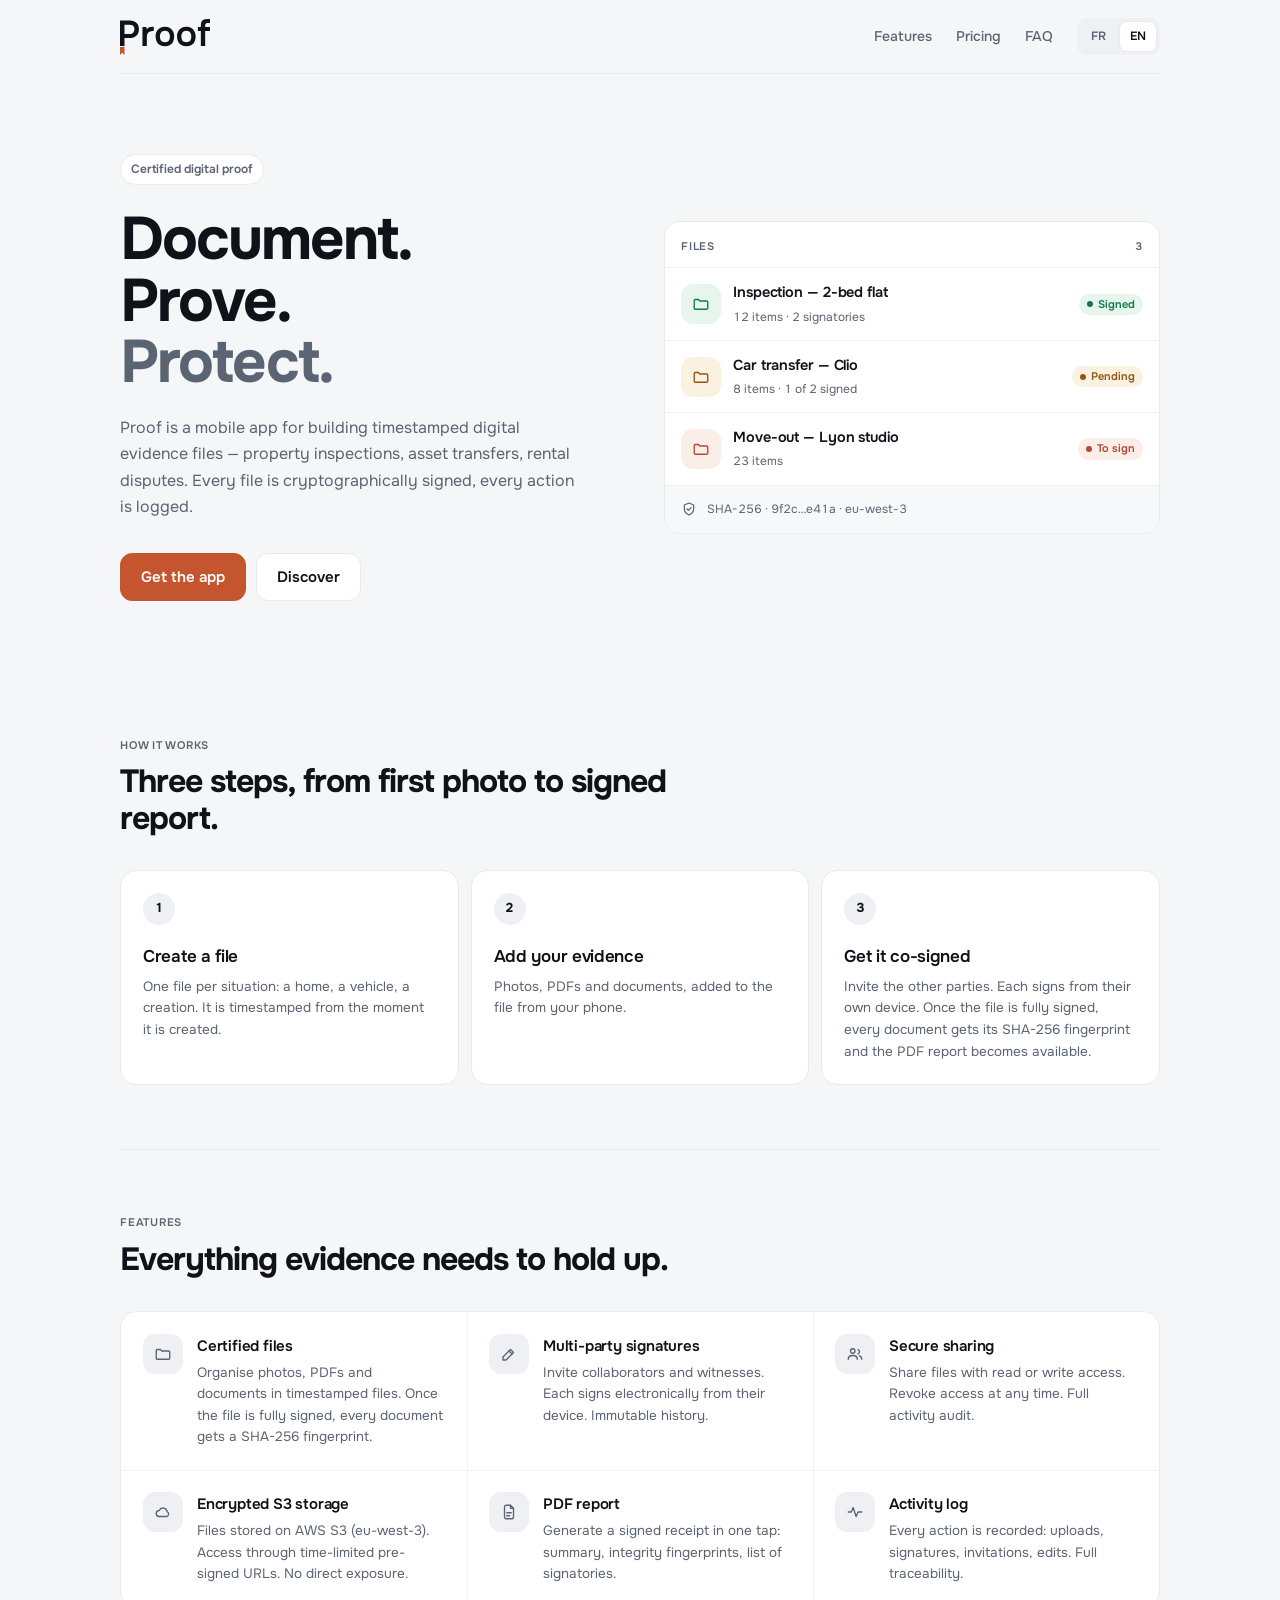
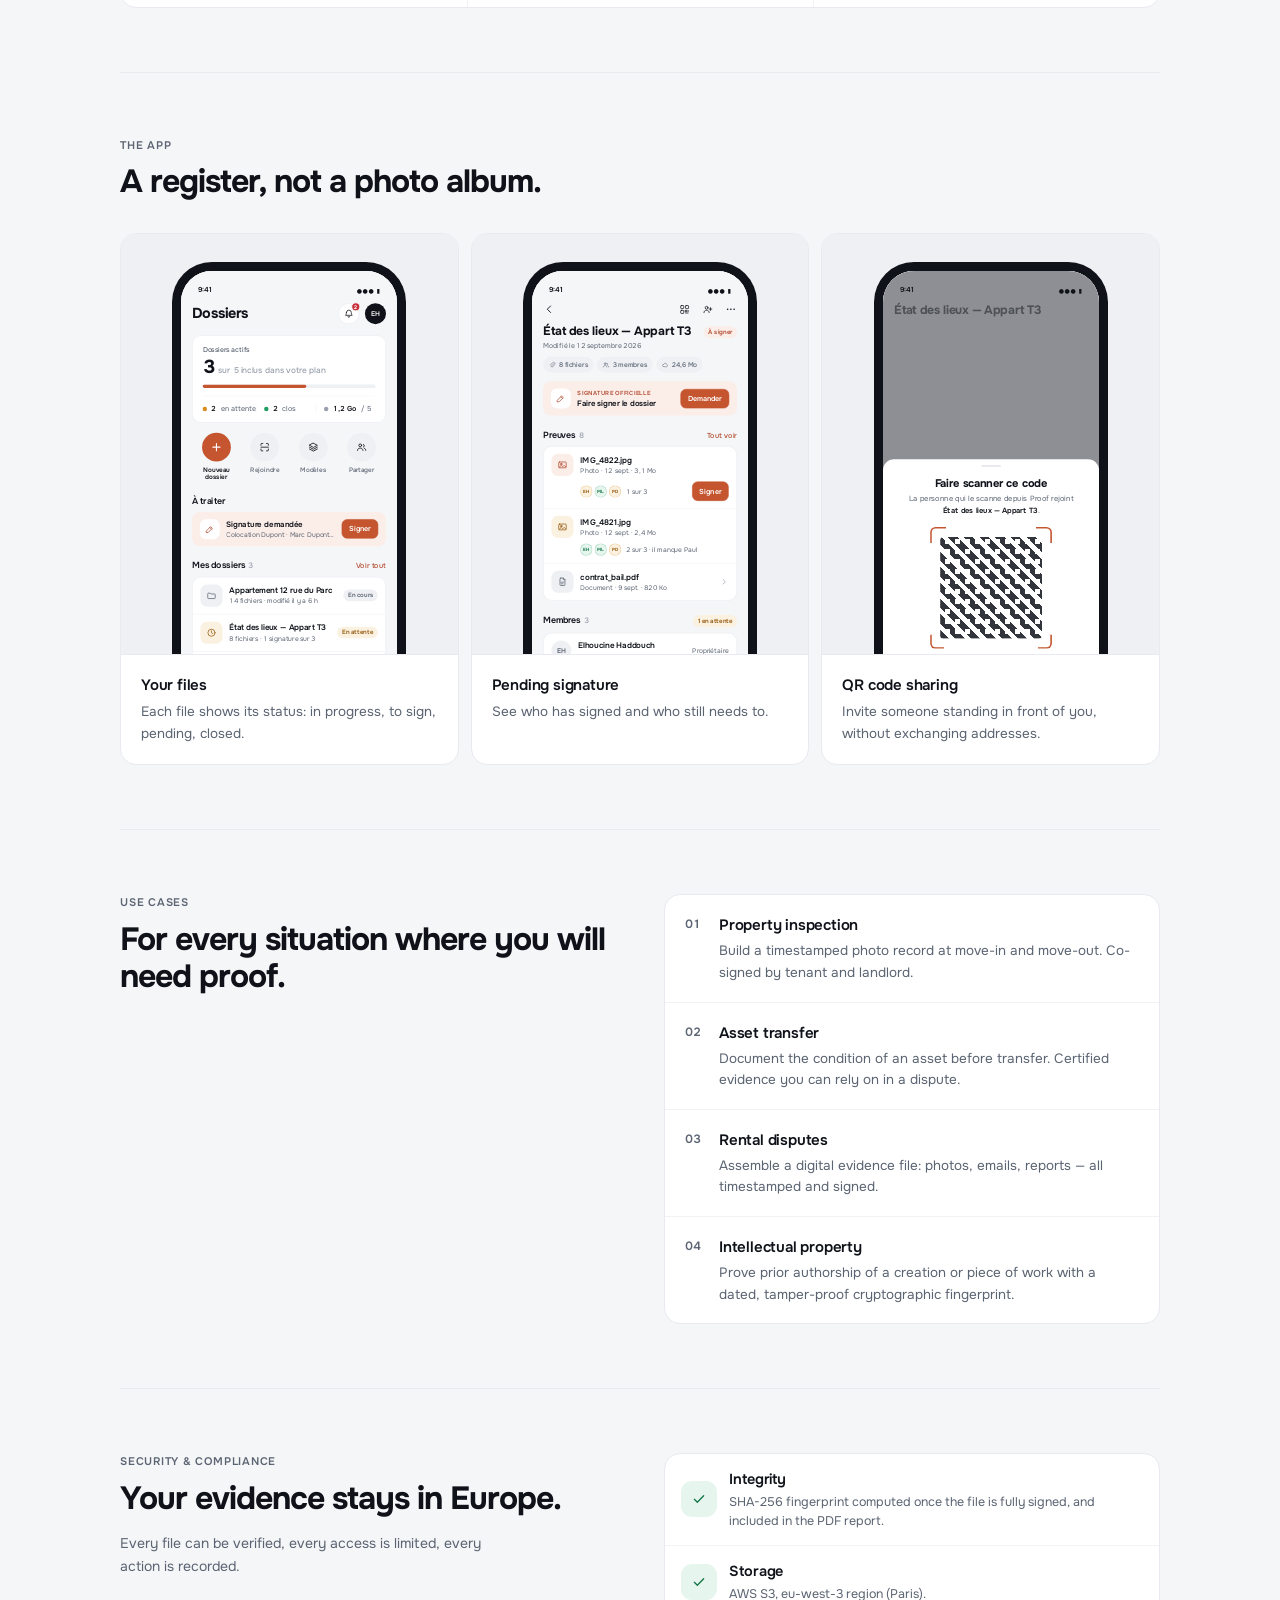
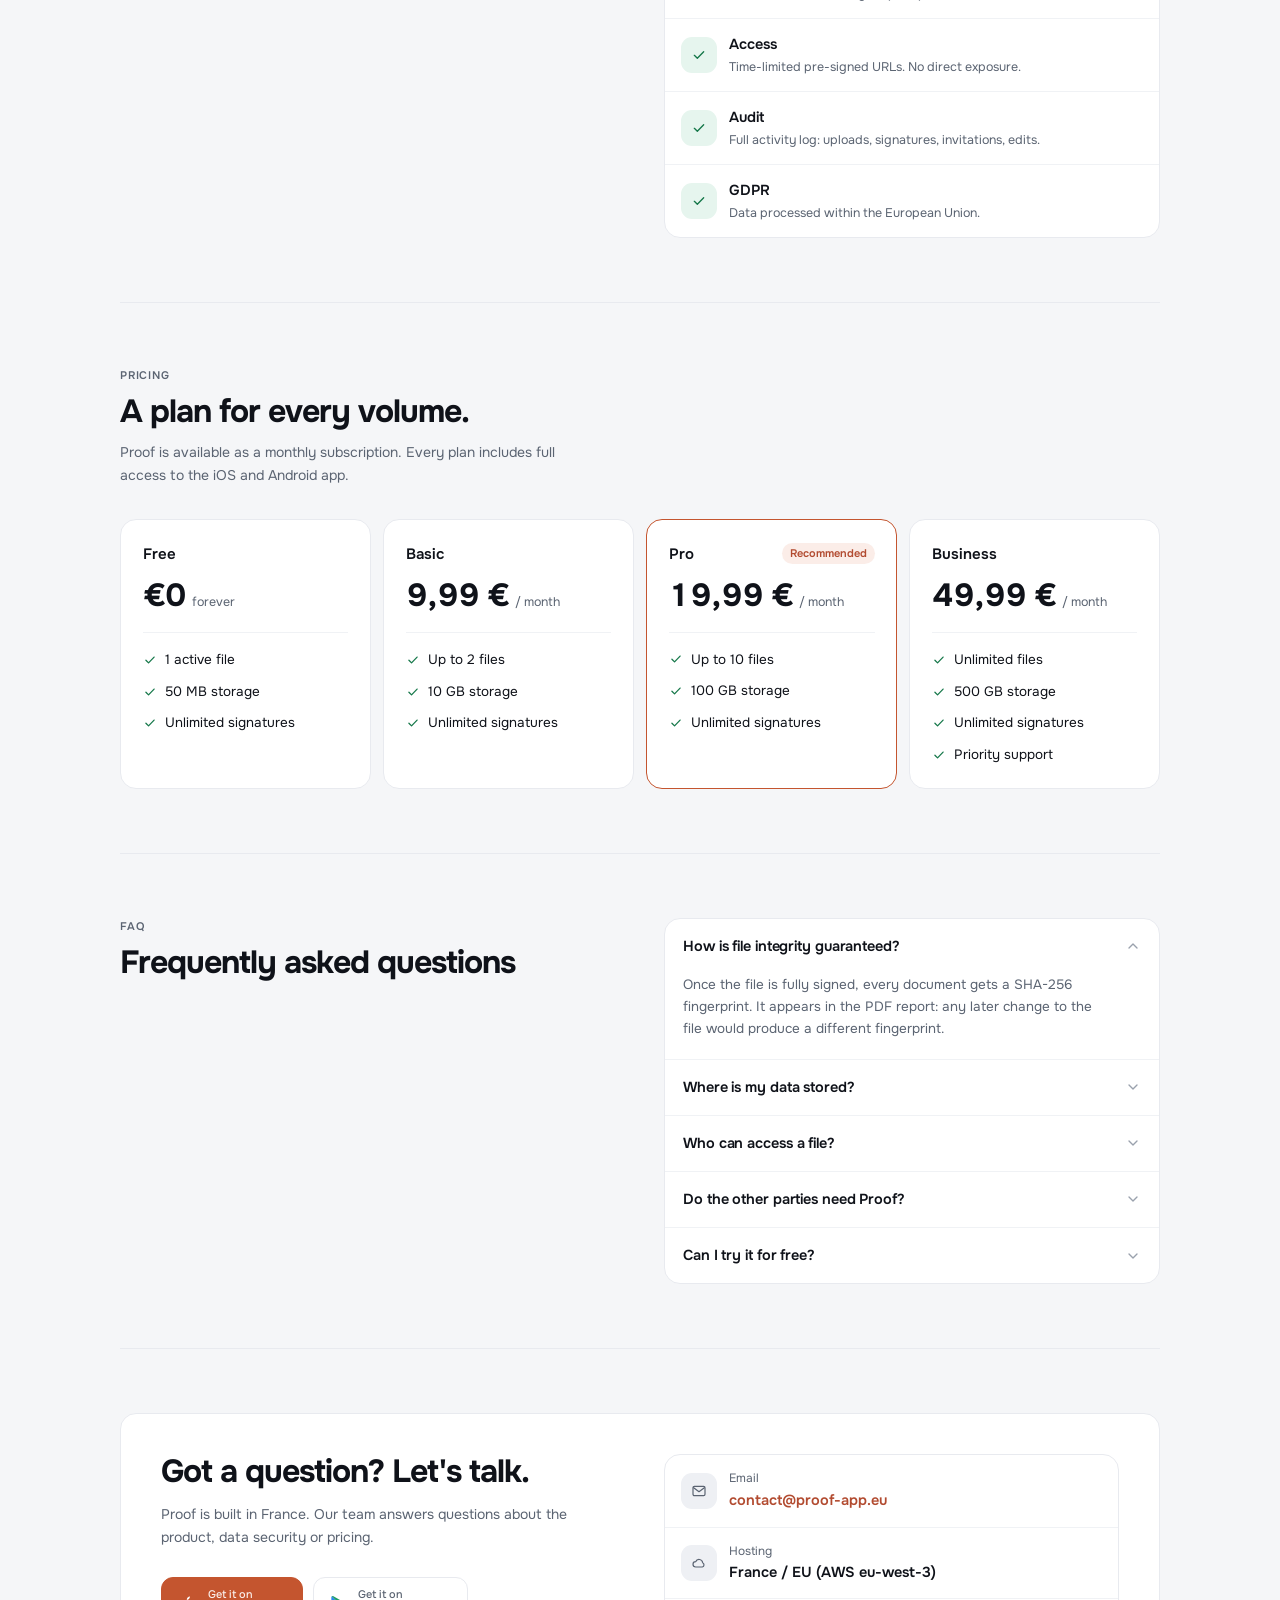
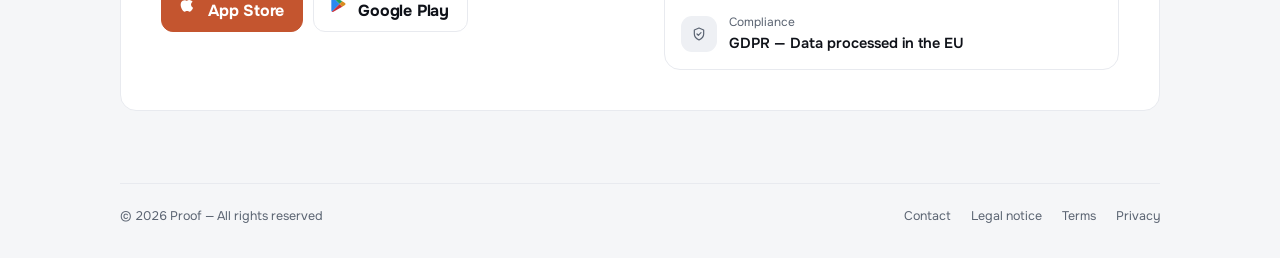
==== commit deb0b607: "feat(PRO-104): rebuild the landing page on the Proof 2.0 design with store links" ====
--- a/index.html
+++ b/index.html
@@ -4,722 +4,649 @@
   <meta charset="UTF-8" />
   <meta name="viewport" content="width=device-width, initial-scale=1.0" />
   <title>Proof — Preuve numérique certifiée</title>
+  <meta name="description" content="Proof est une application mobile pour constituer des dossiers de preuves numériques horodatées et co-signées : état des lieux, cession de biens, litiges locatifs." />
+  <meta name="theme-color" content="#F5F6F8" />
+  <meta property="og:title" content="Proof — Preuve numérique certifiée" />
+  <meta property="og:description" content="Documentez. Prouvez. Protégez. Des dossiers de preuves horodatées, co-signées et stockées en Europe." />
+  <meta property="og:url" content="https://www.proof-app.eu/" />
+  <meta property="og:type" content="website" />
   <link rel="icon" type="image/svg+xml" href="favicon.svg" />
+  <link rel="apple-touch-icon" href="apple-touch-icon.png" />
   <link rel="preconnect" href="https://fonts.googleapis.com" />
   <link rel="preconnect" href="https://fonts.gstatic.com" crossorigin />
-  <link href="https://fonts.googleapis.com/css2?family=Fraunces:ital,opsz,wght@0,9..144,300;0,9..144,700;1,9..144,300;1,9..144,400&family=Plus+Jakarta+Sans:wght@400;500;600&family=DM+Mono:wght@300;400&display=swap" rel="stylesheet" />
+  <link href="https://fonts.googleapis.com/css2?family=Onest:wght@400;500;600;700&display=swap" rel="stylesheet" />
   <style>
     *, *::before, *::after { box-sizing: border-box; margin: 0; padding: 0; }
 
+    /* Proof 2.0 tokens: one brand colour (terracotta, for actions), three status colours, cool neutrals */
     :root {
-      --paper:         #F5F0E8;
-      --paper-dark:    #EDE5D8;
-      --white:         #FFFFFF;
-      --ink:           #1C1612;
-      --ink-light:     #7A6E64;
-      --ink-faint:     #BDBAA8;
-      --terra:         #C84B1C;
-      --terra-light:   #F5EDE8;
-      --border:        #E5DDD4;
-      --forest:        #2D6A4F;
-      --forest-light:  #E8F4EE;
-      --honey:         #E68A1A;
-      --honey-light:   #FFF3E0;
-      --slate:         #4A6FA5;
-      --serif:         'Fraunces', Georgia, serif;
-      --sans:          'Plus Jakarta Sans', system-ui, sans-serif;
-      --mono:          'DM Mono', 'Courier New', monospace;
-      --shadow-sm:     0 1px 3px rgba(28,22,18,0.06), 0 2px 8px rgba(28,22,18,0.04);
-      --shadow-md:     0 2px 8px rgba(28,22,18,0.09), 0 8px 28px rgba(28,22,18,0.07);
+      --bg:     #F5F6F8;
+      --card:   #FFFFFF;
+      --grey:   #EEF0F4;
+      --press:  #F7F8FA;
+      --line:   #E8EAEF;
+      --line2:  #F0F2F5;
+      --ink:    #0F1219;
+      --ink2:   #5B6472;
+      --ink3:   #9AA1AD;
+      --brand:  #C4552F;
+      --brandL: #FBEDE8;
+      --brandD: #B24B30;
+      --okL:    #E6F5EE;
+      --okD:    #16784A;
+      --warnL:  #FBF1E0;
+      --warnD:  #94580C;
+      --r-card: 16px;
+      --r-ctl:  12px;
     }
 
     html { scroll-behavior: smooth; }
-
     body {
-      background: var(--paper);
+      background: var(--bg);
       color: var(--ink);
-      font-family: var(--sans);
+      font-family: 'Onest', system-ui, -apple-system, 'Segoe UI', sans-serif;
+      -webkit-font-smoothing: antialiased;
       font-size: 15px;
-      line-height: 1.7;
+      line-height: 1.6;
       overflow-x: hidden;
     }
-
-    /* Noise texture overlay */
-    body::before {
-      content: '';
-      position: fixed; inset: 0; z-index: 0;
-      background-image: url("data:image/svg+xml,%3Csvg viewBox='0 0 256 256' xmlns='http://www.w3.org/2000/svg'%3E%3Cfilter id='noise'%3E%3CfeTurbulence type='fractalNoise' baseFrequency='0.9' numOctaves='4' stitchTiles='stitch'/%3E%3C/filter%3E%3Crect width='100%25' height='100%25' filter='url(%23noise)' opacity='1'/%3E%3C/svg%3E");
-      opacity: 0.025;
-      pointer-events: none;
-    }
-
-    /* Terracotta accent line at top */
-    body::after {
-      content: '';
-      position: fixed;
-      top: 0; left: 0; right: 0;
-      height: 3px;
-      background: var(--terra);
-      z-index: 100;
-    }
-
-    .wrap {
-      position: relative; z-index: 1;
-      max-width: 900px;
-      margin: 0 auto;
-      padding: 0 32px;
-    }
-
-    /* ─── HEADER ─── */
+    svg { display: block; }
+    a { color: var(--brandD); text-decoration: none; }
+    a:hover { color: var(--brand); }
+    :focus-visible { outline: 2px solid var(--brand); outline-offset: 2px; border-radius: 4px; }
+    .num { font-variant-numeric: tabular-nums; }
+
+    .wrap { max-width: 1080px; margin: 0 auto; padding: 0 20px; }
+
+    /* ── Header ── */
     header {
-      padding: 48px 0 32px;
-      display: flex;
-      align-items: center;
-      justify-content: space-between;
-      border-bottom: 1px solid var(--border);
-    }
-
-    .wordmark {
-      font-family: var(--serif);
-      font-size: 22px;
-      font-weight: 700;
-      letter-spacing: -0.3px;
-      color: var(--ink);
-    }
-
-    .wordmark span { color: var(--terra); }
-
-    .badge {
-      font-family: var(--mono);
-      font-size: 10px;
-      letter-spacing: 0.12em;
-      text-transform: uppercase;
-      color: var(--terra);
-      background: var(--terra-light);
-      border: 1px solid rgba(200, 75, 28, 0.22);
-      padding: 4px 12px;
-      border-radius: 2px;
-    }
-
-    /* ─── HERO ─── */
+      position: sticky; top: 0; z-index: 10;
+      background: var(--bg);
+      display: flex; align-items: center; justify-content: space-between; gap: 16px;
+      padding: 18px 0;
+      border-bottom: 1px solid var(--line);
+    }
+    .logo { display: block; line-height: 0; }
+    .logo img { height: 36px; width: auto; }
+    nav { display: flex; align-items: center; gap: 24px; flex-wrap: wrap; justify-content: flex-end; }
+    .nav-link { font-size: 14px; font-weight: 500; color: var(--ink2); }
+    .nav-link:hover { color: var(--ink); }
+    .lang { display: flex; padding: 3px; gap: 2px; background: var(--grey); border-radius: 10px; }
+    .lang button {
+      font: inherit; font-size: 12px; font-weight: 600;
+      padding: 5px 10px; border-radius: 8px;
+      border: 1px solid transparent; background: transparent; color: var(--ink2);
+      cursor: pointer;
+    }
+    .lang button[aria-pressed="true"] { background: var(--card); border-color: var(--line); color: var(--ink); }
+
+    /* ── Shared ── */
+    section { padding: 64px 0; border-top: 1px solid var(--line); }
+    .kicker {
+      font-size: 11px; font-weight: 600; letter-spacing: .07em; text-transform: uppercase;
+      color: var(--ink2); margin-bottom: 10px;
+    }
+    h2 { font-size: 32px; font-weight: 700; letter-spacing: -1px; line-height: 1.15; }
+    .h2-gap { margin-bottom: 32px; max-width: 560px; }
+    .muted { color: var(--ink2); }
+    .card { background: var(--card); border: 1px solid var(--line); border-radius: var(--r-card); }
+    .grp { background: var(--card); border: 1px solid var(--line); border-radius: var(--r-card); overflow: hidden; }
+    .split {
+      display: grid; grid-template-columns: repeat(auto-fit, minmax(300px, 1fr));
+      gap: 32px 48px; align-items: start;
+    }
+    .row-title { font-size: 15px; font-weight: 600; letter-spacing: -.2px; }
+    .row-desc { font-size: 13.5px; line-height: 1.6; color: var(--ink2); }
+
+    .btn {
+      display: inline-flex; align-items: center; gap: 8px;
+      border-radius: var(--r-ctl); padding: 14px 20px;
+      font-size: 15px; font-weight: 600; line-height: 1.2;
+      background: var(--brand); color: #FFFFFF; border: 1px solid var(--brand);
+    }
+    .btn:hover { background: var(--brandD); border-color: var(--brandD); color: #FFFFFF; }
+    .btn.secondary { background: var(--card); color: var(--ink); border-color: var(--line); }
+    .btn.secondary:hover { background: var(--press); color: var(--ink); }
+    .btns { display: flex; gap: 10px; flex-wrap: wrap; }
+
+    .ic {
+      width: 40px; height: 40px; border-radius: 12px; flex: none;
+      background: var(--grey); color: var(--ink2);
+      display: flex; align-items: center; justify-content: center;
+    }
+    .ic.sm { width: 36px; height: 36px; border-radius: 11px; }
+    .ic.ok { background: var(--okL); color: var(--okD); }
+    .ic.warn { background: var(--warnL); color: var(--warnD); }
+    .ic.act { background: var(--brandL); color: var(--brandD); }
+    .pill {
+      display: inline-flex; align-items: center; gap: 5px; flex: none;
+      font-size: 11px; font-weight: 600; line-height: 1.2; white-space: nowrap;
+      padding: 4px 8px; border-radius: 999px;
+    }
+    .pill::before { content: ""; width: 6px; height: 6px; border-radius: 50%; background: currentColor; }
+    .pill.ok { background: var(--okL); color: var(--okD); }
+    .pill.warn { background: var(--warnL); color: var(--warnD); }
+    .pill.act { background: var(--brandL); color: var(--brandD); }
+
+    /* ── Hero ── */
     .hero {
-      padding: 96px 0 80px;
-      display: grid;
-      grid-template-columns: 1fr 1fr;
-      gap: 64px;
-      align-items: end;
-      border-bottom: 1px solid var(--border);
-    }
-
-    .hero-eyebrow {
-      font-family: var(--mono);
-      font-size: 10px;
-      letter-spacing: 0.18em;
-      text-transform: uppercase;
-      color: var(--terra);
+      border-top: 0; padding: 80px 0 72px;
+      display: grid; grid-template-columns: repeat(auto-fit, minmax(320px, 1fr));
+      gap: 48px; align-items: center;
+    }
+    .eyebrow {
+      display: inline-flex; align-items: center; gap: 6px;
+      font-size: 12px; font-weight: 600; color: var(--ink2);
+      padding: 5px 10px; border-radius: 999px;
+      background: var(--card); border: 1px solid var(--line);
       margin-bottom: 24px;
-      display: flex;
-      align-items: center;
-      gap: 12px;
-    }
-
-    .hero-eyebrow::before {
-      content: '';
-      display: block;
-      width: 24px;
-      height: 1px;
-      background: var(--terra);
-    }
-
+    }
     h1 {
-      font-family: var(--serif);
-      font-size: clamp(42px, 5.5vw, 66px);
-      font-weight: 700;
-      line-height: 1.05;
-      letter-spacing: -0.3px;
-      color: var(--ink);
-    }
-
-    h1 em {
-      font-style: italic;
-      font-weight: 300;
-      color: var(--terra);
-    }
-
-    .hero-right { padding-bottom: 4px; }
-
-    .hero-desc {
-      font-size: 14px;
-      line-height: 1.9;
-      color: var(--ink-light);
-      margin-bottom: 32px;
-    }
-
-    .hero-desc strong {
-      color: var(--ink);
-      font-weight: 600;
-    }
-
-    .cta-row {
-      display: flex;
-      align-items: center;
-      gap: 20px;
-    }
-
-    .cta {
-      display: inline-block;
-      font-family: var(--mono);
-      font-size: 11px;
-      letter-spacing: 0.12em;
-      text-transform: uppercase;
-      color: #ffffff;
-      background: var(--terra);
-      padding: 12px 26px;
-      text-decoration: none;
-      border-radius: 2px;
-      transition: background 0.2s, transform 0.15s;
-    }
-
-    .cta:hover {
-      background: #b03d14;
-      transform: translateY(-1px);
-    }
-
-    .cta-link {
-      font-family: var(--mono);
-      font-size: 11px;
-      letter-spacing: 0.1em;
-      text-transform: uppercase;
-      color: var(--ink-light);
-      text-decoration: none;
-      border-bottom: 1px solid var(--border);
-      padding-bottom: 2px;
-      transition: color 0.2s, border-color 0.2s;
-    }
-
-    .cta-link:hover {
-      color: var(--ink);
-      border-color: var(--ink-light);
-    }
-
-    /* ─── SHARED SECTION STYLES ─── */
-    .features, .usecases, .pricing {
-      padding: 72px 0;
-      border-bottom: 1px solid var(--border);
-    }
-
-    .section-label {
-      font-family: var(--mono);
-      font-size: 10px;
-      letter-spacing: 0.2em;
-      text-transform: uppercase;
-      color: var(--terra);
-      margin-bottom: 48px;
-      display: flex;
-      align-items: center;
-      gap: 12px;
-    }
-
-    .section-label::before {
-      content: '';
-      display: block;
-      width: 24px;
-      height: 1px;
-      background: var(--terra);
-    }
-
-    /* ─── FEATURES ─── */
-    .features-grid {
-      display: grid;
-      grid-template-columns: repeat(3, 1fr);
-      gap: 12px;
-    }
-
+      font-size: clamp(40px, 5.4vw, 60px); font-weight: 700;
+      letter-spacing: -2px; line-height: 1.02; margin-bottom: 22px;
+    }
+    h1 span { display: block; }
+    h1 .muted { color: var(--ink2); }
+    .lede { font-size: 16px; line-height: 1.65; color: var(--ink2); max-width: 460px; margin-bottom: 32px; text-wrap: pretty; }
+
+    .register-head { display: flex; align-items: center; justify-content: space-between; padding: 16px 16px 12px; }
+    .register-head span { font-size: 11px; font-weight: 600; letter-spacing: .07em; text-transform: uppercase; color: var(--ink2); }
+    .register-row { display: flex; align-items: center; gap: 12px; padding: 13px 16px; border-top: 1px solid var(--line2); }
+    .register-row .t { flex: 1; min-width: 0; }
+    .register-row .n { font-size: 14.5px; font-weight: 600; letter-spacing: -.1px; white-space: nowrap; overflow: hidden; text-overflow: ellipsis; }
+    .register-row .s { font-size: 12px; color: var(--ink2); margin-top: 3px; font-variant-numeric: tabular-nums; }
+    .register-foot {
+      display: flex; align-items: center; gap: 10px;
+      padding: 14px 16px; border-top: 1px solid var(--line2); background: var(--press);
+      font-size: 12px; color: var(--ink2); font-variant-numeric: tabular-nums;
+    }
+
+    /* ── Steps ── */
+    .steps { border-top: 0; }
+    .steps-grid { display: grid; grid-template-columns: repeat(auto-fit, minmax(240px, 1fr)); gap: 12px; }
+    .step { padding: 22px; }
+    .step-n {
+      width: 32px; height: 32px; border-radius: 50%;
+      background: var(--grey); color: var(--ink);
+      display: flex; align-items: center; justify-content: center;
+      font-size: 13px; font-weight: 700; font-variant-numeric: tabular-nums;
+      margin-bottom: 18px;
+    }
+    .step-title { font-size: 17px; font-weight: 600; letter-spacing: -.3px; margin-bottom: 6px; }
+
+    /* ── Features ── */
+    .features-grid { display: grid; grid-template-columns: repeat(auto-fit, minmax(300px, 1fr)); }
     .feature {
-      background: var(--white);
-      border: 1px solid var(--border);
-      padding: 32px 24px;
-      border-radius: 3px;
-      box-shadow: var(--shadow-sm);
-      transition: box-shadow 0.25s, transform 0.25s;
-    }
-
-    .feature:hover {
-      box-shadow: var(--shadow-md);
-      transform: translateY(-2px);
-    }
-
-    .feature-icon {
-      width: 36px;
-      height: 36px;
-      background: var(--terra-light);
-      border-radius: 2px;
-      display: flex;
-      align-items: center;
-      justify-content: center;
-      margin-bottom: 18px;
-      color: var(--terra);
-      font-size: 15px;
-    }
-
-    .feature-title {
-      font-family: var(--serif);
-      font-size: 17px;
-      font-weight: 700;
-      letter-spacing: -0.2px;
-      color: var(--ink);
-      margin-bottom: 8px;
-      line-height: 1.3;
-    }
-
-    .feature-desc {
-      font-size: 12.5px;
-      line-height: 1.8;
-      color: var(--ink-light);
-    }
-
-    /* ─── USE CASES ─── */
-    .usecase-list {
-      display: grid;
-      grid-template-columns: 1fr 1fr;
-      gap: 12px;
-    }
-
-    .usecase {
-      background: var(--white);
-      border: 1px solid var(--border);
-      padding: 28px 28px;
-      border-radius: 3px;
-      box-shadow: var(--shadow-sm);
-      display: flex;
-      align-items: flex-start;
-      gap: 20px;
-      transition: box-shadow 0.25s, transform 0.25s;
-    }
-
-    .usecase:hover {
-      box-shadow: var(--shadow-md);
-      transform: translateY(-1px);
-    }
-
-    .usecase-num {
-      font-family: var(--mono);
-      font-size: 10px;
-      color: var(--terra);
-      padding-top: 3px;
-      flex-shrink: 0;
-      letter-spacing: 0.1em;
-      opacity: 0.7;
-    }
-
-    .usecase-title {
-      font-family: var(--serif);
-      font-size: 17px;
-      font-weight: 700;
-      letter-spacing: -0.2px;
-      color: var(--ink);
-      margin-bottom: 6px;
-    }
-
-    .usecase-desc {
-      font-size: 12.5px;
-      color: var(--ink-light);
-      line-height: 1.75;
-    }
-
-    /* ─── PRICING ─── */
-    .pricing-intro {
-      font-size: 14px;
-      color: var(--ink-light);
-      margin-bottom: 40px;
-      max-width: 480px;
-      line-height: 1.85;
-    }
-
-    .plans {
-      display: grid;
-      grid-template-columns: repeat(4, 1fr);
-      gap: 10px;
-    }
-
-    .plan {
-      background: var(--white);
-      border: 1px solid var(--border);
-      padding: 32px 20px;
-      border-radius: 3px;
-      box-shadow: var(--shadow-sm);
-      position: relative;
-    }
-
-    .plan.featured {
-      border-top: 3px solid var(--terra);
-      box-shadow: var(--shadow-md);
-    }
-
-    .plan.featured::before {
-      content: 'Recommandé';
-      position: absolute;
-      top: -12px; right: 20px;
-      font-family: var(--mono);
-      font-size: 9px;
-      letter-spacing: 0.12em;
-      text-transform: uppercase;
-      background: var(--terra);
-      color: #ffffff;
-      padding: 3px 10px;
-      border-radius: 2px;
-    }
-
-    .plan-name {
-      font-family: var(--mono);
-      font-size: 10px;
-      letter-spacing: 0.18em;
-      text-transform: uppercase;
-      color: var(--terra);
-      margin-bottom: 16px;
-    }
-
-    .plan-price {
-      font-family: var(--serif);
-      font-size: 34px;
-      font-weight: 700;
-      letter-spacing: -0.3px;
-      color: var(--ink);
-      line-height: 1;
-      margin-bottom: 4px;
-    }
-
-    .plan-price sup { font-size: 17px; vertical-align: super; }
-
-    .plan-period {
-      font-family: var(--mono);
-      font-size: 11px;
-      color: var(--ink-faint);
-      margin-bottom: 28px;
-    }
-
-    .plan-features {
-      list-style: none;
-      display: flex;
-      flex-direction: column;
-      gap: 10px;
-    }
-
-    .plan-features li {
-      font-size: 12.5px;
-      color: var(--ink-light);
-      display: flex;
-      align-items: flex-start;
-      gap: 10px;
-    }
-
-    .plan-features li::before {
-      content: '—';
-      font-family: var(--mono);
-      color: var(--terra);
-      opacity: 0.55;
-      flex-shrink: 0;
-    }
-
-    /* ─── CONTACT ─── */
-    .contact { padding: 72px 0 88px; }
-
-    .contact-grid {
-      display: grid;
-      grid-template-columns: 1fr 1fr;
-      gap: 64px;
-      align-items: start;
-    }
-
-    .contact h2 {
-      font-family: var(--serif);
-      font-size: 36px;
-      font-weight: 700;
-      letter-spacing: -0.3px;
-      line-height: 1.15;
-      color: var(--ink);
-      margin-bottom: 16px;
-    }
-
-    .contact h2 em {
-      font-style: italic;
-      font-weight: 300;
-      color: var(--terra);
-    }
-
-    .contact-sub {
-      font-size: 13.5px;
-      color: var(--ink-light);
-      line-height: 1.85;
-    }
-
-    .contact-info {
-      display: flex;
-      flex-direction: column;
-      gap: 10px;
-      padding-top: 4px;
-    }
-
-    .contact-item {
-      background: var(--white);
-      border: 1px solid var(--border);
-      border-radius: 3px;
-      padding: 18px 22px;
-      box-shadow: var(--shadow-sm);
-    }
-
-    .contact-item-label {
-      font-family: var(--mono);
-      font-size: 9px;
-      letter-spacing: 0.18em;
-      text-transform: uppercase;
-      color: var(--ink-faint);
-      margin-bottom: 5px;
-    }
-
-    .contact-item-value {
-      font-size: 13.5px;
-      color: var(--ink);
-    }
-
-    .contact-item-value a {
-      color: var(--terra);
-      text-decoration: none;
-      transition: opacity 0.2s;
-    }
-
-    .contact-item-value a:hover { opacity: 0.75; }
-
-    /* ─── FOOTER ─── */
+      display: flex; gap: 14px; padding: 22px;
+      border-bottom: 1px solid var(--line2); border-right: 1px solid var(--line2);
+      margin: 0 -1px -1px 0;
+    }
+    .feature .row-title { margin-bottom: 4px; }
+
+    /* ── Screens ── */
+    .screens-grid { display: grid; grid-template-columns: repeat(auto-fit, minmax(280px, 1fr)); gap: 12px; }
+    .screen-card { overflow: hidden; }
+    .screen-stage { background: var(--grey); display: flex; justify-content: center; padding: 28px 0 0; height: 420px; overflow: hidden; }
+    .phone { flex: none; width: 234px; height: 486px; border-radius: 40px; background: var(--ink); padding: 9px; }
+    .phone-screen { width: 216px; height: 468px; border-radius: 31px; overflow: hidden; background: var(--bg); }
+    .phone-screen iframe {
+      width: 390px; height: 844px; border: 0;
+      transform: scale(.554); transform-origin: 0 0; pointer-events: none;
+    }
+    .screen-caption { padding: 18px 20px 20px; border-top: 1px solid var(--line); }
+    .screen-caption .row-title { margin-bottom: 4px; }
+
+    /* ── Lists (use cases, security) ── */
+    .list-row { display: flex; align-items: flex-start; gap: 14px; padding: 18px 20px; border-top: 1px solid var(--line2); }
+    .list-row:first-child { border-top: 0; }
+    .list-n { font-size: 12px; font-weight: 600; color: var(--ink2); font-variant-numeric: tabular-nums; padding-top: 2px; flex: none; width: 20px; }
+    .list-row .row-title { margin-bottom: 3px; }
+    .check-row { display: flex; align-items: center; gap: 12px; padding: 14px 16px; border-top: 1px solid var(--line2); }
+    .check-row:first-child { border-top: 0; }
+    .check-row .k { font-size: 14.5px; font-weight: 600; letter-spacing: -.1px; }
+    .check-row .v { font-size: 12.5px; color: var(--ink2); margin-top: 2px; line-height: 1.5; }
+    .sub { font-size: 14px; line-height: 1.65; color: var(--ink2); max-width: 400px; margin-top: 14px; }
+
+    /* ── Pricing ── */
+    .price-intro { font-size: 14px; line-height: 1.65; color: var(--ink2); max-width: 480px; margin: 10px 0 32px; }
+    .plans { display: grid; grid-template-columns: repeat(auto-fit, minmax(220px, 1fr)); gap: 12px; }
+    .plan { padding: 22px; }
+    .plan.featured { border: 1.5px solid var(--brand); padding: 21.5px; }
+    .plan-head { display: flex; align-items: center; justify-content: space-between; gap: 8px; margin-bottom: 14px; min-height: 22px; }
+    .plan-name { font-size: 15px; font-weight: 600; }
+    .badge { font-size: 11px; font-weight: 600; line-height: 1.2; padding: 4px 8px; border-radius: 999px; background: var(--brandL); color: var(--brandD); }
+    .plan-price { display: flex; align-items: baseline; gap: 6px; margin-bottom: 20px; }
+    .plan-price b { font-size: 32px; font-weight: 700; letter-spacing: -1px; font-variant-numeric: tabular-nums; line-height: 1; }
+    .plan-price span { font-size: 12.5px; color: var(--ink2); }
+    .plan ul { list-style: none; display: flex; flex-direction: column; gap: 10px; padding-top: 16px; border-top: 1px solid var(--line2); }
+    .plan li { display: flex; align-items: center; gap: 8px; font-size: 13.5px; }
+    .plan li svg { flex: none; }
+
+    /* ── FAQ ── */
+    .faq details { border-top: 1px solid var(--line2); }
+    .faq details:first-child { border-top: 0; }
+    .faq summary {
+      display: flex; align-items: center; gap: 12px;
+      padding: 16px 18px; cursor: pointer; list-style: none;
+      font-size: 14.5px; font-weight: 600; letter-spacing: -.1px;
+    }
+    .faq summary::-webkit-details-marker { display: none; }
+    .faq summary:hover { background: var(--press); }
+    .faq summary span { flex: 1; }
+    .faq summary svg { color: var(--ink3); flex: none; transition: transform .2s; }
+    .faq details[open] summary svg { transform: rotate(180deg); }
+    .faq p { padding: 0 48px 18px 18px; font-size: 13.5px; line-height: 1.65; color: var(--ink2); text-wrap: pretty; }
+
+    /* ── Download & contact ── */
+    .download { padding: 64px 0 72px; }
+    .download-card { padding: 40px; }
+    .download-card .sub { max-width: 420px; margin: 12px 0 28px; }
+    .store { display: inline-flex; align-items: center; gap: 10px; padding: 10px 18px 10px 14px; }
+    .store small { display: block; font-size: 11px; font-weight: 500; opacity: .9; }
+    .store strong { display: block; font-size: 16px; font-weight: 700; letter-spacing: -.2px; }
+    .store.secondary small { color: var(--ink2); opacity: 1; }
+    .contact-row { display: flex; align-items: center; gap: 12px; padding: 14px 16px; border-top: 1px solid var(--line2); }
+    .contact-row:first-child { border-top: 0; }
+    .contact-row .t { flex: 1; min-width: 0; }
+    .contact-row .k { font-size: 12px; color: var(--ink2); }
+    .contact-row .v { font-size: 14.5px; font-weight: 600; }
+
+    /* ── Footer ── */
     footer {
-      border-top: 1px solid var(--border);
-      padding: 24px 0;
-      display: flex;
-      align-items: center;
-      justify-content: space-between;
-    }
-
-    .footer-copy {
-      font-family: var(--mono);
-      font-size: 11px;
-      color: var(--ink-faint);
-    }
-
-    .footer-links { display: flex; gap: 24px; }
-
-    .footer-links a {
-      font-size: 12px;
-      color: var(--ink-light);
-      text-decoration: none;
-      transition: color 0.2s;
-    }
-
-    .footer-links a:hover { color: var(--ink); }
-
-    /* ─── RESPONSIVE ─── */
-    @media (max-width: 900px) {
-      .plans { grid-template-columns: repeat(2, 1fr); }
-    }
-
-    @media (max-width: 680px) {
-      .hero { grid-template-columns: 1fr; gap: 36px; padding: 64px 0 48px; }
-      .features-grid { grid-template-columns: 1fr; }
-      .usecase-list { grid-template-columns: 1fr; }
-      .plans { grid-template-columns: 1fr; }
-      .contact-grid { grid-template-columns: 1fr; gap: 40px; }
-      footer { flex-direction: column; gap: 16px; text-align: center; }
-    }
-
-    /* ─── ANIMATIONS ─── */
-    @keyframes fadeUp {
-      from { opacity: 0; transform: translateY(18px); }
-      to   { opacity: 1; transform: translateY(0); }
-    }
-
-    header    { animation: fadeUp 0.5s ease both; }
-    .hero     { animation: fadeUp 0.6s ease 0.05s both; }
-    .features { animation: fadeUp 0.6s ease 0.1s  both; }
-    .usecases { animation: fadeUp 0.6s ease 0.15s both; }
-    .pricing  { animation: fadeUp 0.6s ease 0.2s  both; }
-    .contact  { animation: fadeUp 0.6s ease 0.25s both; }
+      border-top: 1px solid var(--line); padding: 22px 0 32px;
+      display: flex; align-items: center; justify-content: space-between; gap: 16px; flex-wrap: wrap;
+      font-size: 12.5px; color: var(--ink2);
+    }
+    footer nav { gap: 20px; }
+    footer a { color: var(--ink2); }
+    footer a:hover { color: var(--ink); }
+
+    @media (max-width: 640px) {
+      header { flex-wrap: wrap; }
+      nav { gap: 16px; }
+      .hero { padding: 48px 0 56px; }
+      .download-card { padding: 24px; }
+      h2 { font-size: 28px; }
+    }
   </style>
 </head>
 <body>
-  <div class="wrap">
-
-    <header>
-      <div class="wordmark">Pro<span>o</span>f</div>
-      <div class="badge">Application mobile</div>
-    </header>
-
-    <section class="hero">
-      <div class="hero-left">
-        <p class="hero-eyebrow">Preuve numérique certifiée</p>
-        <h1>Documentez.<br /><em>Prouvez.</em><br />Protégez.</h1>
-      </div>
-      <div class="hero-right">
-        <p class="hero-desc">
-          <strong>Proof</strong> est une application mobile pour constituer des dossiers de preuves numériques horodatées — état des lieux, cession de biens, litiges locatifs.<br /><br />
-          Chaque fichier est signé cryptographiquement. Chaque action est tracée. Chaque dossier peut être partagé et co-signé.
-        </p>
-        <div class="cta-row">
-          <a href="mailto:contact@proof-app.eu" class="cta">Nous contacter</a>
-          <a href="#features" class="cta-link">Découvrir →</a>
+<div class="wrap">
+
+  <header>
+    <a href="#" class="logo"><img src="assets/logo.svg" alt="Proof" width="90" height="36" /></a>
+    <nav aria-label="Navigation principale">
+      <a href="#features" class="nav-link" data-i18n="navFeat">Fonctionnalités</a>
+      <a href="#pricing" class="nav-link" data-i18n="navPrice">Tarifs</a>
+      <a href="#faq" class="nav-link">FAQ</a>
+      <div class="lang" role="group" aria-label="Langue / Language">
+        <button type="button" data-lang="fr" aria-pressed="true">FR</button>
+        <button type="button" data-lang="en" aria-pressed="false">EN</button>
+      </div>
+    </nav>
+  </header>
+
+  <main>
+
+  <!-- Hero -->
+  <section class="hero">
+    <div>
+      <span class="eyebrow" data-i18n="eyebrow">Preuve numérique certifiée</span>
+      <h1><span data-i18n="h1a">Documentez.</span><span data-i18n="h1b">Prouvez.</span><span class="muted" data-i18n="h1c">Protégez.</span></h1>
+      <p class="lede" data-i18n="desc1">Proof est une application mobile pour constituer des dossiers de preuves numériques horodatées — état des lieux, cession de biens, litiges locatifs. Chaque fichier est signé cryptographiquement, chaque action est tracée.</p>
+      <div class="btns">
+        <a href="#download" class="btn" data-i18n="ctaStore">Télécharger l'app</a>
+        <a href="#features" class="btn secondary" data-i18n="ctaMore">Découvrir</a>
+      </div>
+    </div>
+    <div class="grp" aria-hidden="true">
+      <div class="register-head"><span data-i18n="regTitle">Dossiers</span><span class="num">3</span></div>
+      <div class="register-row">
+        <div class="ic ok"><svg width="18" height="18" viewBox="0 0 24 24" fill="none" stroke="currentColor" stroke-width="1.8" stroke-linecap="round" stroke-linejoin="round"><path d="M3 7.5A1.5 1.5 0 0 1 4.5 6h4l2 2h9A1.5 1.5 0 0 1 21 9.5v8a1.5 1.5 0 0 1-1.5 1.5h-15A1.5 1.5 0 0 1 3 17.5z"/></svg></div>
+        <div class="t"><div class="n" data-i18n="reg.0.name">État des lieux — Appart T3</div><div class="s" data-i18n="reg.0.sub">12 preuves · 2 signataires</div></div>
+        <span class="pill ok" data-i18n="reg.0.status">Signé</span>
+      </div>
+      <div class="register-row">
+        <div class="ic warn"><svg width="18" height="18" viewBox="0 0 24 24" fill="none" stroke="currentColor" stroke-width="1.8" stroke-linecap="round" stroke-linejoin="round"><path d="M3 7.5A1.5 1.5 0 0 1 4.5 6h4l2 2h9A1.5 1.5 0 0 1 21 9.5v8a1.5 1.5 0 0 1-1.5 1.5h-15A1.5 1.5 0 0 1 3 17.5z"/></svg></div>
+        <div class="t"><div class="n" data-i18n="reg.1.name">Cession véhicule Clio</div><div class="s" data-i18n="reg.1.sub">8 preuves · 1 sur 2 signé</div></div>
+        <span class="pill warn" data-i18n="reg.1.status">En attente</span>
+      </div>
+      <div class="register-row">
+        <div class="ic act"><svg width="18" height="18" viewBox="0 0 24 24" fill="none" stroke="currentColor" stroke-width="1.8" stroke-linecap="round" stroke-linejoin="round"><path d="M3 7.5A1.5 1.5 0 0 1 4.5 6h4l2 2h9A1.5 1.5 0 0 1 21 9.5v8a1.5 1.5 0 0 1-1.5 1.5h-15A1.5 1.5 0 0 1 3 17.5z"/></svg></div>
+        <div class="t"><div class="n" data-i18n="reg.2.name">Sortie studio Lyon 7e</div><div class="s" data-i18n="reg.2.sub">23 preuves</div></div>
+        <span class="pill act" data-i18n="reg.2.status">À signer</span>
+      </div>
+      <div class="register-foot">
+        <svg width="16" height="16" viewBox="0 0 24 24" fill="none" stroke="currentColor" stroke-width="1.8" stroke-linecap="round" stroke-linejoin="round"><path d="M12 3l7 3v6c0 4-3 7-7 9-4-2-7-5-7-9V6z"/><path d="M9 12l2 2 4-4"/></svg>
+        <span>SHA-256 · 9f2c…e41a · eu-west-3</span>
+      </div>
+    </div>
+  </section>
+
+  <!-- Steps -->
+  <section class="steps">
+    <p class="kicker" data-i18n="stepsLabel">Comment ça marche</p>
+    <h2 class="h2-gap" data-i18n="stepsH2">Trois étapes, du premier cliché au rapport signé.</h2>
+    <div class="steps-grid">
+      <div class="card step"><div class="step-n">1</div><div class="step-title" data-i18n="steps.0.title">Créez un dossier</div><p class="row-desc" data-i18n="steps.0.desc">Un dossier par situation : un logement, un véhicule, une création. Il est horodaté dès sa création.</p></div>
+      <div class="card step"><div class="step-n">2</div><div class="step-title" data-i18n="steps.1.title">Ajoutez vos preuves</div><p class="row-desc" data-i18n="steps.1.desc">Photos, PDF et documents, ajoutés au dossier depuis votre téléphone.</p></div>
+      <div class="card step"><div class="step-n">3</div><div class="step-title" data-i18n="steps.2.title">Faites co-signer</div><p class="row-desc" data-i18n="steps.2.desc">Invitez les autres parties. Chacun signe depuis son appareil. Une fois le dossier entièrement signé, chaque fichier reçoit son empreinte SHA-256 et le rapport PDF est disponible.</p></div>
+    </div>
+  </section>
+
+  <!-- Features -->
+  <section id="features">
+    <p class="kicker" data-i18n="featLabel">Fonctionnalités</p>
+    <h2 class="h2-gap" data-i18n="featH2">Tout ce qu'il faut pour qu'une preuve tienne.</h2>
+    <div class="grp features-grid">
+      <div class="feature">
+        <div class="ic"><svg width="18" height="18" viewBox="0 0 24 24" fill="none" stroke="currentColor" stroke-width="1.8" stroke-linecap="round" stroke-linejoin="round"><path d="M3 7.5A1.5 1.5 0 0 1 4.5 6h4l2 2h9A1.5 1.5 0 0 1 21 9.5v8a1.5 1.5 0 0 1-1.5 1.5h-15A1.5 1.5 0 0 1 3 17.5z"/></svg></div>
+        <div><h3 class="row-title" data-i18n="features.0.title">Dossiers certifiés</h3><p class="row-desc" data-i18n="features.0.desc">Organisez photos, PDF et documents dans des dossiers horodatés. Une fois le dossier entièrement signé, chaque fichier reçoit une empreinte SHA-256.</p></div>
+      </div>
+      <div class="feature">
+        <div class="ic"><svg width="18" height="18" viewBox="0 0 24 24" fill="none" stroke="currentColor" stroke-width="1.8" stroke-linecap="round" stroke-linejoin="round"><path d="M4 20h4l10-10-4-4L4 16z"/><path d="M12 8l4 4"/></svg></div>
+        <div><h3 class="row-title" data-i18n="features.1.title">Signatures multi-parties</h3><p class="row-desc" data-i18n="features.1.desc">Invitez collaborateurs et témoins. Chacun signe électroniquement depuis son appareil. Historique immuable.</p></div>
+      </div>
+      <div class="feature">
+        <div class="ic"><svg width="18" height="18" viewBox="0 0 24 24" fill="none" stroke="currentColor" stroke-width="1.8" stroke-linecap="round" stroke-linejoin="round"><circle cx="9" cy="8" r="3"/><path d="M3 19c0-3 2.7-5 6-5s6 2 6 5"/><path d="M16 6.2a3 3 0 0 1 0 5.6"/><path d="M18 14.4c2 .7 3 2.2 3 4.6"/></svg></div>
+        <div><h3 class="row-title" data-i18n="features.2.title">Partage sécurisé</h3><p class="row-desc" data-i18n="features.2.desc">Partagez des dossiers avec des droits lecture ou écriture. Accès révocable à tout moment. Activité complète auditée.</p></div>
+      </div>
+      <div class="feature">
+        <div class="ic"><svg width="18" height="18" viewBox="0 0 24 24" fill="none" stroke="currentColor" stroke-width="1.8" stroke-linecap="round" stroke-linejoin="round"><path d="M7 18a4 4 0 0 1 0-8 5.5 5.5 0 0 1 10.5 1.5A3.5 3.5 0 0 1 17 18z"/></svg></div>
+        <div><h3 class="row-title" data-i18n="features.3.title">Stockage chiffré S3</h3><p class="row-desc" data-i18n="features.3.desc">Fichiers stockés sur AWS S3 (eu-west-3). Accès via URLs pré-signées à durée limitée. Aucune exposition directe.</p></div>
+      </div>
+      <div class="feature">
+        <div class="ic"><svg width="18" height="18" viewBox="0 0 24 24" fill="none" stroke="currentColor" stroke-width="1.8" stroke-linecap="round" stroke-linejoin="round"><path d="M8 3h6l4 4v12a2 2 0 0 1-2 2H8a2 2 0 0 1-2-2V5a2 2 0 0 1 2-2z"/><path d="M14 3v4h4"/><path d="M9 13h6M9 17h4"/></svg></div>
+        <div><h3 class="row-title" data-i18n="features.4.title">Rapport PDF</h3><p class="row-desc" data-i18n="features.4.desc">Générez un accusé de réception signé en un tap : récapitulatif, empreintes d'intégrité, liste des signataires.</p></div>
+      </div>
+      <div class="feature">
+        <div class="ic"><svg width="18" height="18" viewBox="0 0 24 24" fill="none" stroke="currentColor" stroke-width="1.8" stroke-linecap="round" stroke-linejoin="round"><path d="M3 12h4l2.5-6 4 12 2.5-6H21"/></svg></div>
+        <div><h3 class="row-title" data-i18n="features.5.title">Journal d'activité</h3><p class="row-desc" data-i18n="features.5.desc">Toutes les actions sont enregistrées : uploads, signatures, invitations, modifications. Traçabilité totale.</p></div>
+      </div>
+    </div>
+  </section>
+
+  <!-- Screens -->
+  <section>
+    <p class="kicker" data-i18n="screensLabel">L'application</p>
+    <h2 class="h2-gap" data-i18n="screensH2">Un registre, pas un album photo.</h2>
+    <div class="screens-grid">
+      <div class="card screen-card">
+        <div class="screen-stage"><div class="phone"><div class="phone-screen"><iframe src="screens/main.html" scrolling="no" tabindex="-1" title="Proof — Dossiers" loading="lazy"></iframe></div></div></div>
+        <div class="screen-caption"><h3 class="row-title" data-i18n="screens.0.title">Vos dossiers</h3><p class="row-desc" data-i18n="screens.0.desc">Chaque dossier affiche son état : en cours, à signer, en attente, clos.</p></div>
+      </div>
+      <div class="card screen-card">
+        <div class="screen-stage"><div class="phone"><div class="phone-screen"><iframe src="screens/dossier.html" scrolling="no" tabindex="-1" title="Proof — Signature en attente" loading="lazy"></iframe></div></div></div>
+        <div class="screen-caption"><h3 class="row-title" data-i18n="screens.1.title">Signature en attente</h3><p class="row-desc" data-i18n="screens.1.desc">Suivez qui a signé et qui doit encore le faire.</p></div>
+      </div>
+      <div class="card screen-card">
+        <div class="screen-stage"><div class="phone"><div class="phone-screen"><iframe src="screens/partage.html" scrolling="no" tabindex="-1" title="Proof — Partage par QR code" loading="lazy"></iframe></div></div></div>
+        <div class="screen-caption"><h3 class="row-title" data-i18n="screens.2.title">Partage par QR code</h3><p class="row-desc" data-i18n="screens.2.desc">Invitez une partie en face de vous, sans échanger d'adresse.</p></div>
+      </div>
+    </div>
+  </section>
+
+  <!-- Use cases -->
+  <section>
+    <div class="split">
+      <div>
+        <p class="kicker" data-i18n="useLabel">Cas d'usage</p>
+        <h2 data-i18n="useH2">Pour chaque situation où il faudra prouver.</h2>
+      </div>
+      <div class="grp">
+        <div class="list-row"><span class="list-n">01</span><div><h3 class="row-title" data-i18n="usecases.0.title">État des lieux</h3><p class="row-desc" data-i18n="usecases.0.desc">Constituez un dossier photographique horodaté à l'entrée et à la sortie d'un logement. Co-signé par locataire et bailleur.</p></div></div>
+        <div class="list-row"><span class="list-n">02</span><div><h3 class="row-title" data-i18n="usecases.1.title">Cession de biens</h3><p class="row-desc" data-i18n="usecases.1.desc">Documentez l'état d'un bien avant cession. Preuves certifiées opposables en cas de litige.</p></div></div>
+        <div class="list-row"><span class="list-n">03</span><div><h3 class="row-title" data-i18n="usecases.2.title">Litiges locatifs</h3><p class="row-desc" data-i18n="usecases.2.desc">Constituez un dossier de preuves numériques recevable : photos, emails, constats — tous horodatés et signés.</p></div></div>
+        <div class="list-row"><span class="list-n">04</span><div><h3 class="row-title" data-i18n="usecases.3.title">Propriété intellectuelle</h3><p class="row-desc" data-i18n="usecases.3.desc">Prouvez l'antériorité d'une création ou d'un travail avec une empreinte cryptographique datée et inaltérable.</p></div></div>
+      </div>
+    </div>
+  </section>
+
+  <!-- Security -->
+  <section>
+    <div class="split">
+      <div>
+        <p class="kicker" data-i18n="secLabel">Sécurité &amp; conformité</p>
+        <h2 data-i18n="secH2">Vos preuves restent en Europe.</h2>
+        <p class="sub" data-i18n="secSub">Chaque fichier est vérifiable, chaque accès est limité, chaque action est consignée.</p>
+      </div>
+      <div class="grp">
+        <div class="check-row"><div class="ic sm ok"><svg width="16" height="16" viewBox="0 0 24 24" fill="none" stroke="currentColor" stroke-width="2" stroke-linecap="round" stroke-linejoin="round"><path d="M5 12.5l4.5 4.5L19 7"/></svg></div><div><div class="k" data-i18n="security.0.k">Intégrité</div><div class="v" data-i18n="security.0.v">Empreinte SHA-256 calculée quand le dossier est entièrement signé, et reportée dans le rapport PDF.</div></div></div>
+        <div class="check-row"><div class="ic sm ok"><svg width="16" height="16" viewBox="0 0 24 24" fill="none" stroke="currentColor" stroke-width="2" stroke-linecap="round" stroke-linejoin="round"><path d="M5 12.5l4.5 4.5L19 7"/></svg></div><div><div class="k" data-i18n="security.1.k">Stockage</div><div class="v" data-i18n="security.1.v">AWS S3, région eu-west-3 (Paris).</div></div></div>
+        <div class="check-row"><div class="ic sm ok"><svg width="16" height="16" viewBox="0 0 24 24" fill="none" stroke="currentColor" stroke-width="2" stroke-linecap="round" stroke-linejoin="round"><path d="M5 12.5l4.5 4.5L19 7"/></svg></div><div><div class="k" data-i18n="security.2.k">Accès</div><div class="v" data-i18n="security.2.v">URLs pré-signées à durée limitée. Aucune exposition directe.</div></div></div>
+        <div class="check-row"><div class="ic sm ok"><svg width="16" height="16" viewBox="0 0 24 24" fill="none" stroke="currentColor" stroke-width="2" stroke-linecap="round" stroke-linejoin="round"><path d="M5 12.5l4.5 4.5L19 7"/></svg></div><div><div class="k" data-i18n="security.3.k">Traçabilité</div><div class="v" data-i18n="security.3.v">Journal d'activité complet : uploads, signatures, invitations, modifications.</div></div></div>
+        <div class="check-row"><div class="ic sm ok"><svg width="16" height="16" viewBox="0 0 24 24" fill="none" stroke="currentColor" stroke-width="2" stroke-linecap="round" stroke-linejoin="round"><path d="M5 12.5l4.5 4.5L19 7"/></svg></div><div><div class="k" data-i18n="security.4.k">RGPD</div><div class="v" data-i18n="security.4.v">Données traitées en Union Européenne.</div></div></div>
+      </div>
+    </div>
+  </section>
+
+  <!-- Pricing -->
+  <section id="pricing">
+    <p class="kicker" data-i18n="priceLabel">Tarifs</p>
+    <h2 data-i18n="priceH2">Un plan pour chaque volume.</h2>
+    <p class="price-intro" data-i18n="priceIntro">Proof est disponible par abonnement mensuel. Chaque plan inclut l'accès complet à l'application mobile iOS et Android.</p>
+    <div class="plans">
+      <div class="card plan">
+        <div class="plan-head"><span class="plan-name">Free</span></div>
+        <div class="plan-price"><b data-i18n="free">0 €</b><span data-i18n="forever">pour toujours</span></div>
+        <ul>
+          <li><svg width="14" height="14" viewBox="0 0 24 24" fill="none" stroke="#16784A" stroke-width="2.2" stroke-linecap="round" stroke-linejoin="round" aria-hidden="true"><path d="M5 12.5l4.5 4.5L19 7"/></svg><span data-i18n="plans.0.0">1 dossier actif</span></li>
+          <li><svg width="14" height="14" viewBox="0 0 24 24" fill="none" stroke="#16784A" stroke-width="2.2" stroke-linecap="round" stroke-linejoin="round" aria-hidden="true"><path d="M5 12.5l4.5 4.5L19 7"/></svg><span data-i18n="plans.0.1">50 Mo de stockage</span></li>
+          <li><svg width="14" height="14" viewBox="0 0 24 24" fill="none" stroke="#16784A" stroke-width="2.2" stroke-linecap="round" stroke-linejoin="round" aria-hidden="true"><path d="M5 12.5l4.5 4.5L19 7"/></svg><span data-i18n="plans.0.2">Signatures illimitées</span></li>
+        </ul>
+      </div>
+      <div class="card plan">
+        <div class="plan-head"><span class="plan-name">Basic</span></div>
+        <div class="plan-price"><b>9,99 €</b><span data-i18n="month">/ mois</span></div>
+        <ul>
+          <li><svg width="14" height="14" viewBox="0 0 24 24" fill="none" stroke="#16784A" stroke-width="2.2" stroke-linecap="round" stroke-linejoin="round" aria-hidden="true"><path d="M5 12.5l4.5 4.5L19 7"/></svg><span data-i18n="plans.1.0">Jusqu'à 2 dossiers</span></li>
+          <li><svg width="14" height="14" viewBox="0 0 24 24" fill="none" stroke="#16784A" stroke-width="2.2" stroke-linecap="round" stroke-linejoin="round" aria-hidden="true"><path d="M5 12.5l4.5 4.5L19 7"/></svg><span data-i18n="plans.1.1">10 Go de stockage</span></li>
+          <li><svg width="14" height="14" viewBox="0 0 24 24" fill="none" stroke="#16784A" stroke-width="2.2" stroke-linecap="round" stroke-linejoin="round" aria-hidden="true"><path d="M5 12.5l4.5 4.5L19 7"/></svg><span data-i18n="plans.1.2">Signatures illimitées</span></li>
+        </ul>
+      </div>
+      <div class="card plan featured">
+        <div class="plan-head"><span class="plan-name">Pro</span><span class="badge" data-i18n="recommended">Recommandé</span></div>
+        <div class="plan-price"><b>19,99 €</b><span data-i18n="month">/ mois</span></div>
+        <ul>
+          <li><svg width="14" height="14" viewBox="0 0 24 24" fill="none" stroke="#16784A" stroke-width="2.2" stroke-linecap="round" stroke-linejoin="round" aria-hidden="true"><path d="M5 12.5l4.5 4.5L19 7"/></svg><span data-i18n="plans.2.0">Jusqu'à 10 dossiers</span></li>
+          <li><svg width="14" height="14" viewBox="0 0 24 24" fill="none" stroke="#16784A" stroke-width="2.2" stroke-linecap="round" stroke-linejoin="round" aria-hidden="true"><path d="M5 12.5l4.5 4.5L19 7"/></svg><span data-i18n="plans.2.1">100 Go de stockage</span></li>
+          <li><svg width="14" height="14" viewBox="0 0 24 24" fill="none" stroke="#16784A" stroke-width="2.2" stroke-linecap="round" stroke-linejoin="round" aria-hidden="true"><path d="M5 12.5l4.5 4.5L19 7"/></svg><span data-i18n="plans.2.2">Signatures illimitées</span></li>
+        </ul>
+      </div>
+      <div class="card plan">
+        <div class="plan-head"><span class="plan-name">Business</span></div>
+        <div class="plan-price"><b>49,99 €</b><span data-i18n="month">/ mois</span></div>
+        <ul>
+          <li><svg width="14" height="14" viewBox="0 0 24 24" fill="none" stroke="#16784A" stroke-width="2.2" stroke-linecap="round" stroke-linejoin="round" aria-hidden="true"><path d="M5 12.5l4.5 4.5L19 7"/></svg><span data-i18n="plans.3.0">Dossiers illimités</span></li>
+          <li><svg width="14" height="14" viewBox="0 0 24 24" fill="none" stroke="#16784A" stroke-width="2.2" stroke-linecap="round" stroke-linejoin="round" aria-hidden="true"><path d="M5 12.5l4.5 4.5L19 7"/></svg><span data-i18n="plans.3.1">500 Go de stockage</span></li>
+          <li><svg width="14" height="14" viewBox="0 0 24 24" fill="none" stroke="#16784A" stroke-width="2.2" stroke-linecap="round" stroke-linejoin="round" aria-hidden="true"><path d="M5 12.5l4.5 4.5L19 7"/></svg><span data-i18n="plans.3.2">Signatures illimitées</span></li>
+          <li><svg width="14" height="14" viewBox="0 0 24 24" fill="none" stroke="#16784A" stroke-width="2.2" stroke-linecap="round" stroke-linejoin="round" aria-hidden="true"><path d="M5 12.5l4.5 4.5L19 7"/></svg><span data-i18n="plans.3.3">Support prioritaire</span></li>
+        </ul>
+      </div>
+    </div>
+  </section>
+
+  <!-- FAQ -->
+  <section id="faq">
+    <div class="split">
+      <div>
+        <p class="kicker">FAQ</p>
+        <h2 data-i18n="faqH2">Questions fréquentes</h2>
+      </div>
+      <div class="grp faq">
+        <details open>
+          <summary><span data-i18n="faq.0.q">Comment l'intégrité d'un fichier est-elle garantie ?</span><svg width="16" height="16" viewBox="0 0 24 24" fill="none" stroke="currentColor" stroke-width="2" stroke-linecap="round" stroke-linejoin="round" aria-hidden="true"><path d="M6 9l6 6 6-6"/></svg></summary>
+          <p data-i18n="faq.0.a">Quand le dossier est entièrement signé, chaque fichier reçoit une empreinte SHA-256. Cette empreinte figure dans le rapport PDF : toute modification ultérieure du fichier la rendrait différente.</p>
+        </details>
+        <details>
+          <summary><span data-i18n="faq.1.q">Où sont stockées mes données ?</span><svg width="16" height="16" viewBox="0 0 24 24" fill="none" stroke="currentColor" stroke-width="2" stroke-linecap="round" stroke-linejoin="round" aria-hidden="true"><path d="M6 9l6 6 6-6"/></svg></summary>
+          <p data-i18n="faq.1.a">Sur AWS S3, dans la région eu-west-3 (Paris). Les données sont traitées en Union Européenne, conformément au RGPD.</p>
+        </details>
+        <details>
+          <summary><span data-i18n="faq.2.q">Qui peut accéder à un dossier ?</span><svg width="16" height="16" viewBox="0 0 24 24" fill="none" stroke="currentColor" stroke-width="2" stroke-linecap="round" stroke-linejoin="round" aria-hidden="true"><path d="M6 9l6 6 6-6"/></svg></summary>
+          <p data-i18n="faq.2.a">Seules les personnes que vous invitez, avec des droits lecture ou écriture. Vous pouvez révoquer un accès à tout moment.</p>
+        </details>
+        <details>
+          <summary><span data-i18n="faq.3.q">Les autres parties doivent-elles installer Proof ?</span><svg width="16" height="16" viewBox="0 0 24 24" fill="none" stroke="currentColor" stroke-width="2" stroke-linecap="round" stroke-linejoin="round" aria-hidden="true"><path d="M6 9l6 6 6-6"/></svg></summary>
+          <p data-i18n="faq.3.a">Oui : chaque signataire signe électroniquement depuis son propre appareil.</p>
+        </details>
+        <details>
+          <summary><span data-i18n="faq.4.q">Puis-je essayer gratuitement ?</span><svg width="16" height="16" viewBox="0 0 24 24" fill="none" stroke="currentColor" stroke-width="2" stroke-linecap="round" stroke-linejoin="round" aria-hidden="true"><path d="M6 9l6 6 6-6"/></svg></summary>
+          <p data-i18n="faq.4.a">Oui. Le plan Free comprend 1 dossier actif, 50 Mo de stockage et des signatures illimitées, sans limite de durée.</p>
+        </details>
+      </div>
+    </div>
+  </section>
+
+  <!-- Download & contact -->
+  <section id="download" class="download">
+    <div class="card download-card split">
+      <div>
+        <h2 data-i18n="contactH2">Une question ? Parlons-en.</h2>
+        <p class="sub" data-i18n="contactSub">Proof est développé en France. Notre équipe répond à vos questions sur la solution, la sécurité des données ou les plans tarifaires.</p>
+        <div class="btns">
+          <a class="btn store" href="https://apps.apple.com/us/app/proof-archive/id6806847085" target="_blank" rel="noopener">
+            <svg width="22" height="22" viewBox="0 0 24 24" fill="currentColor" aria-hidden="true"><path d="M16.37 12.6c-.02-2.1 1.72-3.12 1.8-3.17-.98-1.43-2.5-1.63-3.04-1.65-1.29-.13-2.53.76-3.18.76-.66 0-1.67-.74-2.75-.72-1.41.02-2.72.82-3.44 2.09-1.47 2.55-.38 6.32 1.05 8.39.7 1.01 1.53 2.15 2.62 2.11 1.05-.04 1.45-.68 2.72-.68 1.27 0 1.63.68 2.74.66 1.13-.02 1.85-1.03 2.54-2.05.8-1.17 1.13-2.31 1.15-2.37-.03-.01-2.2-.84-2.21-3.37zM14.3 6.4c.58-.7.97-1.68.86-2.65-.83.03-1.84.55-2.44 1.25-.53.62-1 1.61-.88 2.56.93.07 1.88-.47 2.46-1.16z"/></svg>
+            <span><small data-i18n="getOn">Disponible sur</small><strong>App Store</strong></span>
+          </a>
+          <a class="btn secondary store" href="https://play.google.com/store/apps/details?id=eu.proofapp.proof" target="_blank" rel="noopener">
+            <svg width="20" height="20" viewBox="0 0 24 24" fill="none" aria-hidden="true"><path d="M4.6 2.8 13.9 12l-9.3 9.2a1.6 1.6 0 0 1-.6-1.3V4.1c0-.5.2-1 .6-1.3z" fill="#2B88F0"/><path d="m17.1 8.8-3.2 3.2-9.3-9.2c.5-.4 1.2-.5 1.9-.1l10.6 6.1z" fill="#1F9D63"/><path d="m17.1 15.2-10.6 6.1c-.7.4-1.4.3-1.9-.1l9.3-9.2 3.2 3.2z" fill="#C62F3A"/><path d="m20.4 13.1-3.3 2.1-3.2-3.2 3.2-3.2 3.3 2.1c.8.5.8 1.7 0 2.2z" fill="#D98B1F"/></svg>
+            <span><small data-i18n="getOn">Disponible sur</small><strong>Google Play</strong></span>
+          </a>
         </div>
       </div>
-    </section>
-
-    <section class="features" id="features">
-      <p class="section-label">Fonctionnalités</p>
-      <div class="features-grid">
-        <div class="feature">
-          <div class="feature-icon">◈</div>
-          <div class="feature-title">Dossiers certifiés</div>
-          <p class="feature-desc">Organisez photos, PDF et documents dans des dossiers horodatés. Chaque fichier reçoit une empreinte SHA-256 à l'upload.</p>
+      <div class="grp">
+        <div class="contact-row">
+          <div class="ic sm"><svg width="16" height="16" viewBox="0 0 24 24" fill="none" stroke="currentColor" stroke-width="1.8" stroke-linecap="round" stroke-linejoin="round"><rect x="3" y="5" width="18" height="14" rx="2"/><path d="M4 7l8 6 8-6"/></svg></div>
+          <div class="t"><div class="k">Email</div><a class="v" href="mailto:contact@proof-app.eu">contact@proof-app.eu</a></div>
         </div>
-        <div class="feature">
-          <div class="feature-icon">◎</div>
-          <div class="feature-title">Signatures multi-parties</div>
-          <p class="feature-desc">Invitez collaborateurs et témoins. Chacun signe électroniquement depuis son appareil. Historique immuable.</p>
+        <div class="contact-row">
+          <div class="ic sm"><svg width="16" height="16" viewBox="0 0 24 24" fill="none" stroke="currentColor" stroke-width="1.8" stroke-linecap="round" stroke-linejoin="round"><path d="M7 18a4 4 0 0 1 0-8 5.5 5.5 0 0 1 10.5 1.5A3.5 3.5 0 0 1 17 18z"/></svg></div>
+          <div class="t"><div class="k" data-i18n="hostLabel">Hébergement</div><div class="v" data-i18n="hostValue">France / UE (AWS eu-west-3)</div></div>
         </div>
-        <div class="feature">
-          <div class="feature-icon">◇</div>
-          <div class="feature-title">Partage sécurisé</div>
-          <p class="feature-desc">Partagez des dossiers avec des droits lecture ou écriture. Accès révocable à tout moment. Activité complète auditée.</p>
+        <div class="contact-row">
+          <div class="ic sm"><svg width="16" height="16" viewBox="0 0 24 24" fill="none" stroke="currentColor" stroke-width="1.8" stroke-linecap="round" stroke-linejoin="round"><path d="M12 3l7 3v6c0 4-3 7-7 9-4-2-7-5-7-9V6z"/><path d="M9 12l2 2 4-4"/></svg></div>
+          <div class="t"><div class="k" data-i18n="compLabel">Conformité</div><div class="v" data-i18n="compValue">RGPD — Données traitées en UE</div></div>
         </div>
-        <div class="feature">
-          <div class="feature-icon">▣</div>
-          <div class="feature-title">Stockage chiffré S3</div>
-          <p class="feature-desc">Fichiers stockés sur AWS S3 (eu-west-3). Accès via URLs pré-signées à durée limitée. Aucune exposition directe.</p>
-        </div>
-        <div class="feature">
-          <div class="feature-icon">◉</div>
-          <div class="feature-title">Rapport PDF</div>
-          <p class="feature-desc">Générez un accusé de réception signé en un tap : récapitulatif, empreintes d'intégrité, liste des signataires.</p>
-        </div>
-        <div class="feature">
-          <div class="feature-icon">◐</div>
-          <div class="feature-title">Journal d'activité</div>
-          <p class="feature-desc">Toutes les actions sont enregistrées : uploads, signatures, invitations, modifications. Traçabilité totale.</p>
-        </div>
-      </div>
-    </section>
-
-    <section class="usecases">
-      <p class="section-label">Cas d'usage</p>
-      <div class="usecase-list">
-        <div class="usecase">
-          <span class="usecase-num">01</span>
-          <div>
-            <div class="usecase-title">État des lieux</div>
-            <p class="usecase-desc">Constituez un dossier photographique horodaté à l'entrée et à la sortie d'un logement. Co-signé par locataire et bailleur.</p>
-          </div>
-        </div>
-        <div class="usecase">
-          <span class="usecase-num">02</span>
-          <div>
-            <div class="usecase-title">Cession de biens</div>
-            <p class="usecase-desc">Documentez l'état d'un bien avant cession. Preuves certifiées opposables en cas de litige.</p>
-          </div>
-        </div>
-        <div class="usecase">
-          <span class="usecase-num">03</span>
-          <div>
-            <div class="usecase-title">Litiges locatifs</div>
-            <p class="usecase-desc">Constituez un dossier de preuves numériques recevable : photos, emails, constats — tous horodatés et signés.</p>
-          </div>
-        </div>
-        <div class="usecase">
-          <span class="usecase-num">04</span>
-          <div>
-            <div class="usecase-title">Propriété intellectuelle</div>
-            <p class="usecase-desc">Prouvez l'antériorité d'une création ou d'un travail avec une empreinte cryptographique datée et inaltérable.</p>
-          </div>
-        </div>
-      </div>
-    </section>
-
-    <section class="pricing">
-      <p class="section-label">Abonnements</p>
-      <p class="pricing-intro">Proof est disponible par abonnement mensuel. Chaque plan inclut l'accès complet à l'application mobile iOS et Android.</p>
-      <div class="plans">
-        <div class="plan">
-          <p class="plan-name">Free</p>
-          <p class="plan-price">Gratuit</p>
-          <p class="plan-period">Pour toujours</p>
-          <ul class="plan-features">
-            <li>1 dossier actif</li>
-            <li>50 Mo de stockage</li>
-            <li>Signatures illimitées</li>
-          </ul>
-        </div>
-        <div class="plan">
-          <p class="plan-name">Basic</p>
-          <p class="plan-price"><sup>€</sup>9<sup>,99</sup></p>
-          <p class="plan-period">par mois</p>
-          <ul class="plan-features">
-            <li>Jusqu'à 2 dossiers</li>
-            <li>10 Go de stockage</li>
-            <li>Signatures illimitées</li>
-          </ul>
-        </div>
-        <div class="plan featured">
-          <p class="plan-name">Pro</p>
-          <p class="plan-price"><sup>€</sup>19<sup>,99</sup></p>
-          <p class="plan-period">par mois</p>
-          <ul class="plan-features">
-            <li>Jusqu'à 10 dossiers</li>
-            <li>100 Go de stockage</li>
-            <li>Signatures illimitées</li>
-          </ul>
-        </div>
-        <div class="plan">
-          <p class="plan-name">Business</p>
-          <p class="plan-price"><sup>€</sup>49<sup>,99</sup></p>
-          <p class="plan-period">par mois</p>
-          <ul class="plan-features">
-            <li>Dossiers en illimité</li>
-            <li>500 Go de stockage</li>
-            <li>Signatures illimitées</li>
-            <li>Support prioritaire</li>
-          </ul>
-        </div>
-      </div>
-    </section>
-
-    <section class="contact">
-      <div class="contact-grid">
-        <div>
-          <h2>Une <em>question</em> ?<br />Parlons-en.</h2>
-          <p class="contact-sub">Proof est développé en France. Notre équipe est disponible pour répondre à vos questions sur la solution, la sécurité des données ou les plans tarifaires.</p>
-        </div>
-        <div class="contact-info">
-          <div class="contact-item">
-            <div class="contact-item-label">Email</div>
-            <div class="contact-item-value"><a href="mailto:contact@proof-app.eu">contact@proof-app.eu</a></div>
-          </div>
-          <div class="contact-item">
-            <div class="contact-item-label">Hébergement</div>
-            <div class="contact-item-value">France / Union Européenne (AWS eu-west-3)</div>
-          </div>
-          <div class="contact-item">
-            <div class="contact-item-label">Conformité</div>
-            <div class="contact-item-value">RGPD — Données traitées en UE</div>
-          </div>
-        </div>
-      </div>
-    </section>
-
-    <footer>
-      <span class="footer-copy">© <script>document.write(new Date().getFullYear())</script> Proof — Tous droits réservés</span>
-      <div class="footer-links">
-        <a href="mailto:contact@proof-app.eu">Contact</a>
-        <a href="mentions-legales.html">Mentions légales</a>
-        <a href="cgu.html">CGU</a>
-        <a href="privacy-policy.html">Confidentialité</a>
-      </div>
-    </footer>
-
-  </div>
+      </div>
+    </div>
+  </section>
+
+  </main>
+
+  <footer>
+    <span class="num">© <span id="year">2026</span> Proof — <span data-i18n="rights">Tous droits réservés</span></span>
+    <nav aria-label="Liens légaux">
+      <a href="mailto:contact@proof-app.eu">Contact</a>
+      <a href="mentions-legales.html" data-i18n="legal">Mentions légales</a>
+      <a href="cgu.html" data-i18n="terms">CGU</a>
+      <a href="privacy-policy.html" data-i18n="privacy">Confidentialité</a>
+    </nav>
+  </footer>
+
+</div>
+
+<script>
+  // English copy, keyed by the data-i18n path of each element. The French copy is the markup itself:
+  // it is read from the page on load, so switching back to FR needs no second dictionary.
+  const EN = {
+    navFeat: 'Features', navPrice: 'Pricing',
+    eyebrow: 'Certified digital proof',
+    h1a: 'Document.', h1b: 'Prove.', h1c: 'Protect.',
+    desc1: 'Proof is a mobile app for building timestamped digital evidence files — property inspections, asset transfers, rental disputes. Every file is cryptographically signed, every action is logged.',
+    ctaStore: 'Get the app', ctaMore: 'Discover', getOn: 'Get it on',
+    regTitle: 'Files',
+    reg: [
+      { name: 'Inspection — 2-bed flat', sub: '12 items · 2 signatories', status: 'Signed' },
+      { name: 'Car transfer — Clio', sub: '8 items · 1 of 2 signed', status: 'Pending' },
+      { name: 'Move-out — Lyon studio', sub: '23 items', status: 'To sign' }
+    ],
+    stepsLabel: 'How it works', stepsH2: 'Three steps, from first photo to signed report.',
+    steps: [
+      { title: 'Create a file', desc: 'One file per situation: a home, a vehicle, a creation. It is timestamped from the moment it is created.' },
+      { title: 'Add your evidence', desc: 'Photos, PDFs and documents, added to the file from your phone.' },
+      { title: 'Get it co-signed', desc: 'Invite the other parties. Each signs from their own device. Once the file is fully signed, every document gets its SHA-256 fingerprint and the PDF report becomes available.' }
+    ],
+    featLabel: 'Features', featH2: 'Everything evidence needs to hold up.',
+    features: [
+      { title: 'Certified files', desc: 'Organise photos, PDFs and documents in timestamped files. Once the file is fully signed, every document gets a SHA-256 fingerprint.' },
+      { title: 'Multi-party signatures', desc: 'Invite collaborators and witnesses. Each signs electronically from their device. Immutable history.' },
+      { title: 'Secure sharing', desc: 'Share files with read or write access. Revoke access at any time. Full activity audit.' },
+      { title: 'Encrypted S3 storage', desc: 'Files stored on AWS S3 (eu-west-3). Access through time-limited pre-signed URLs. No direct exposure.' },
+      { title: 'PDF report', desc: 'Generate a signed receipt in one tap: summary, integrity fingerprints, list of signatories.' },
+      { title: 'Activity log', desc: 'Every action is recorded: uploads, signatures, invitations, edits. Full traceability.' }
+    ],
+    screensLabel: 'The app', screensH2: 'A register, not a photo album.',
+    screens: [
+      { title: 'Your files', desc: 'Each file shows its status: in progress, to sign, pending, closed.' },
+      { title: 'Pending signature', desc: 'See who has signed and who still needs to.' },
+      { title: 'QR code sharing', desc: 'Invite someone standing in front of you, without exchanging addresses.' }
+    ],
+    useLabel: 'Use cases', useH2: 'For every situation where you will need proof.',
+    usecases: [
+      { title: 'Property inspection', desc: 'Build a timestamped photo record at move-in and move-out. Co-signed by tenant and landlord.' },
+      { title: 'Asset transfer', desc: 'Document the condition of an asset before transfer. Certified evidence you can rely on in a dispute.' },
+      { title: 'Rental disputes', desc: 'Assemble a digital evidence file: photos, emails, reports — all timestamped and signed.' },
+      { title: 'Intellectual property', desc: 'Prove prior authorship of a creation or piece of work with a dated, tamper-proof cryptographic fingerprint.' }
+    ],
+    secLabel: 'Security & compliance', secH2: 'Your evidence stays in Europe.', secSub: 'Every file can be verified, every access is limited, every action is recorded.',
+    security: [
+      { k: 'Integrity', v: 'SHA-256 fingerprint computed once the file is fully signed, and included in the PDF report.' },
+      { k: 'Storage', v: 'AWS S3, eu-west-3 region (Paris).' },
+      { k: 'Access', v: 'Time-limited pre-signed URLs. No direct exposure.' },
+      { k: 'Audit', v: 'Full activity log: uploads, signatures, invitations, edits.' },
+      { k: 'GDPR', v: 'Data processed within the European Union.' }
+    ],
+    priceLabel: 'Pricing', priceH2: 'A plan for every volume.', priceIntro: 'Proof is available as a monthly subscription. Every plan includes full access to the iOS and Android app.',
+    recommended: 'Recommended', free: '€0', forever: 'forever', month: '/ month',
+    plans: [
+      ['1 active file', '50 MB storage', 'Unlimited signatures'],
+      ['Up to 2 files', '10 GB storage', 'Unlimited signatures'],
+      ['Up to 10 files', '100 GB storage', 'Unlimited signatures'],
+      ['Unlimited files', '500 GB storage', 'Unlimited signatures', 'Priority support']
+    ],
+    faqH2: 'Frequently asked questions',
+    faq: [
+      { q: 'How is file integrity guaranteed?', a: 'Once the file is fully signed, every document gets a SHA-256 fingerprint. It appears in the PDF report: any later change to the file would produce a different fingerprint.' },
+      { q: 'Where is my data stored?', a: 'On AWS S3, in the eu-west-3 region (Paris). Data is processed within the European Union, in line with GDPR.' },
+      { q: 'Who can access a file?', a: 'Only the people you invite, with read or write access. You can revoke access at any time.' },
+      { q: 'Do the other parties need Proof?', a: 'Yes: each signatory signs electronically from their own device.' },
+      { q: 'Can I try it for free?', a: 'Yes. The Free plan includes 1 active file, 50 MB of storage and unlimited signatures, with no time limit.' }
+    ],
+    contactH2: "Got a question? Let's talk.",
+    contactSub: 'Proof is built in France. Our team answers questions about the product, data security or pricing.',
+    hostLabel: 'Hosting', hostValue: 'France / EU (AWS eu-west-3)',
+    compLabel: 'Compliance', compValue: 'GDPR — Data processed in the EU',
+    rights: 'All rights reserved', legal: 'Legal notice', terms: 'Terms', privacy: 'Privacy'
+  };
+
+  const LANG_KEY = 'proof-lang';
+  const nodes = Array.from(document.querySelectorAll('[data-i18n]'));
+  const FR = new Map(nodes.map((el) => [el, el.textContent]));
+  const lookup = (path) => path.split('.').reduce((value, key) => (value == null ? value : value[key]), EN);
+
+  function setLang(lang) {
+    for (const el of nodes) {
+      const text = lang === 'en' ? lookup(el.dataset.i18n) : FR.get(el);
+      if (typeof text === 'string') el.textContent = text;
+    }
+    document.documentElement.lang = lang;
+    for (const button of document.querySelectorAll('[data-lang]')) {
+      button.setAttribute('aria-pressed', String(button.dataset.lang === lang));
+    }
+    try { localStorage.setItem(LANG_KEY, lang); } catch (e) { /* storage unavailable: the choice lasts for this visit */ }
+  }
+
+  for (const button of document.querySelectorAll('[data-lang]')) {
+    button.addEventListener('click', () => setLang(button.dataset.lang));
+  }
+
+  let saved = null;
+  try { saved = localStorage.getItem(LANG_KEY); } catch (e) { /* storage unavailable */ }
+  const initial = saved || (navigator.language && !navigator.language.toLowerCase().startsWith('fr') ? 'en' : 'fr');
+  if (initial === 'en') setLang('en');
+
+  document.getElementById('year').textContent = new Date().getFullYear();
+</script>
 </body>
 </html>
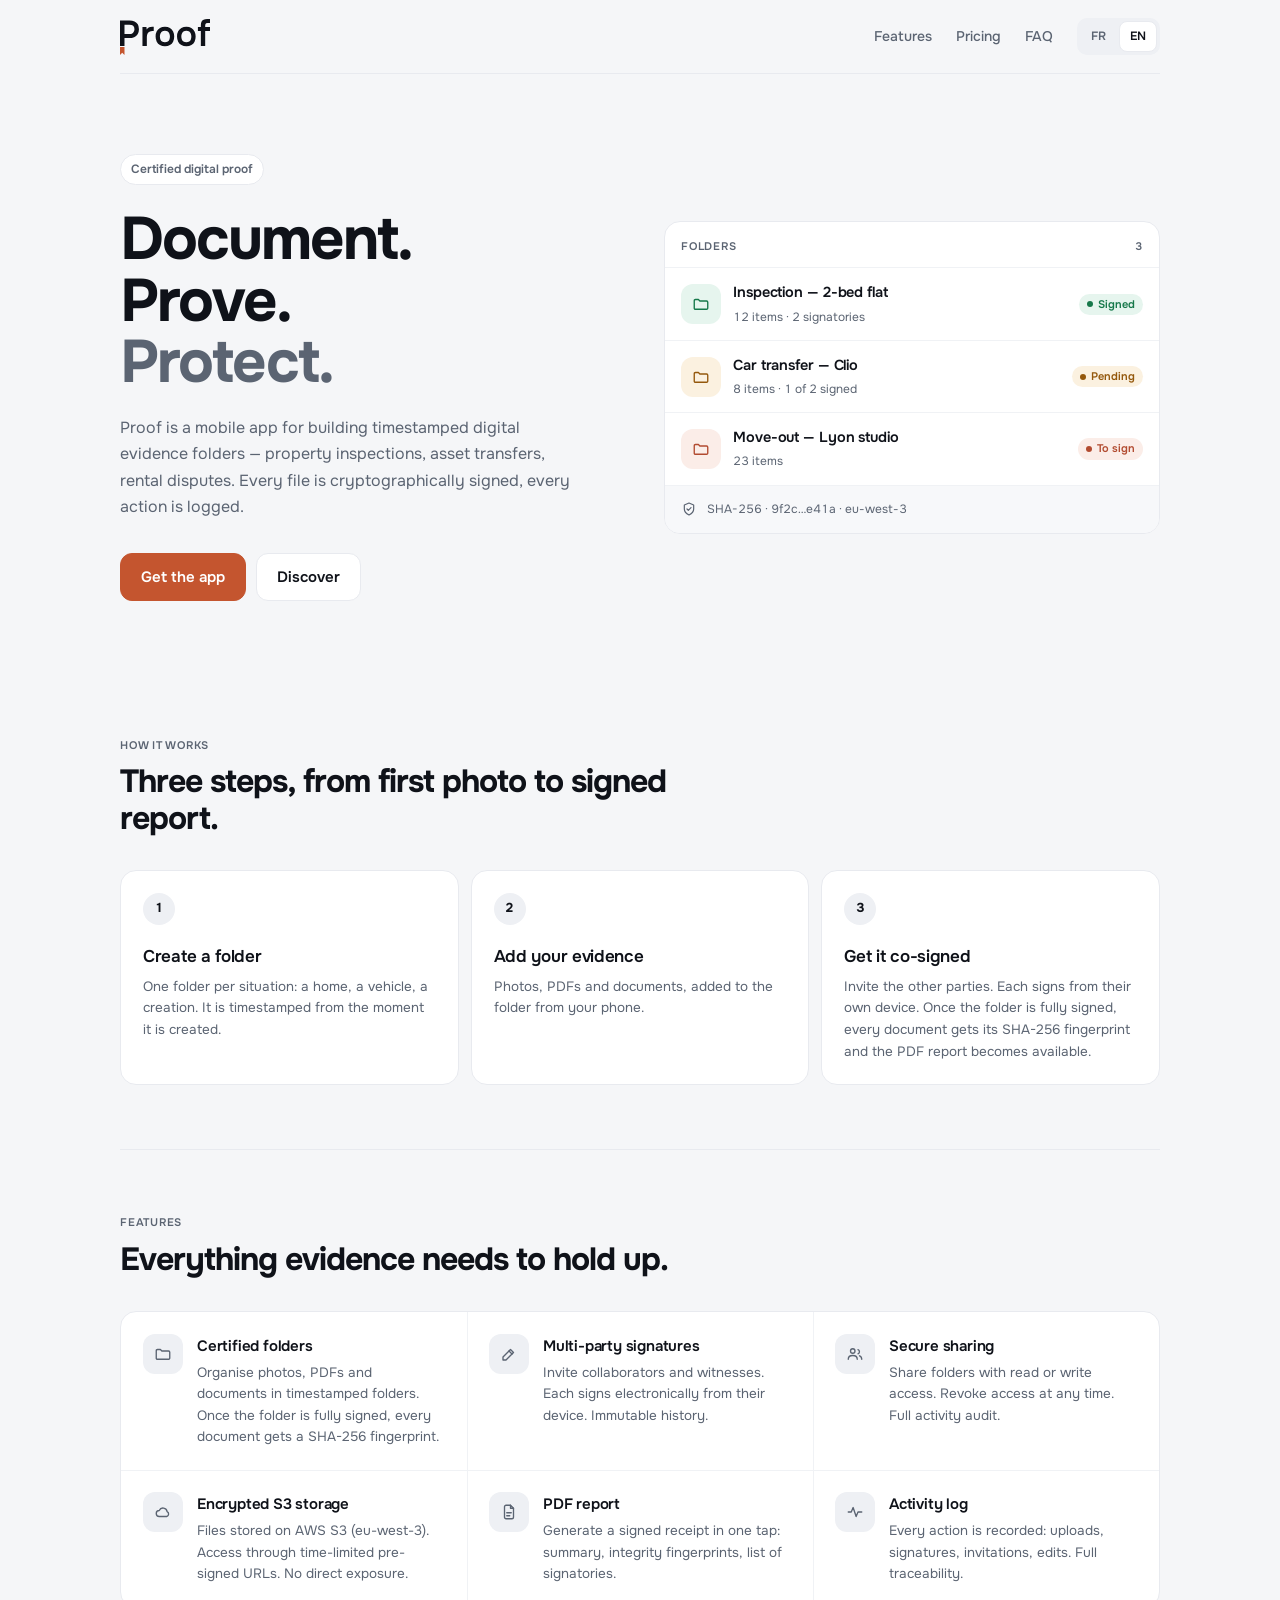
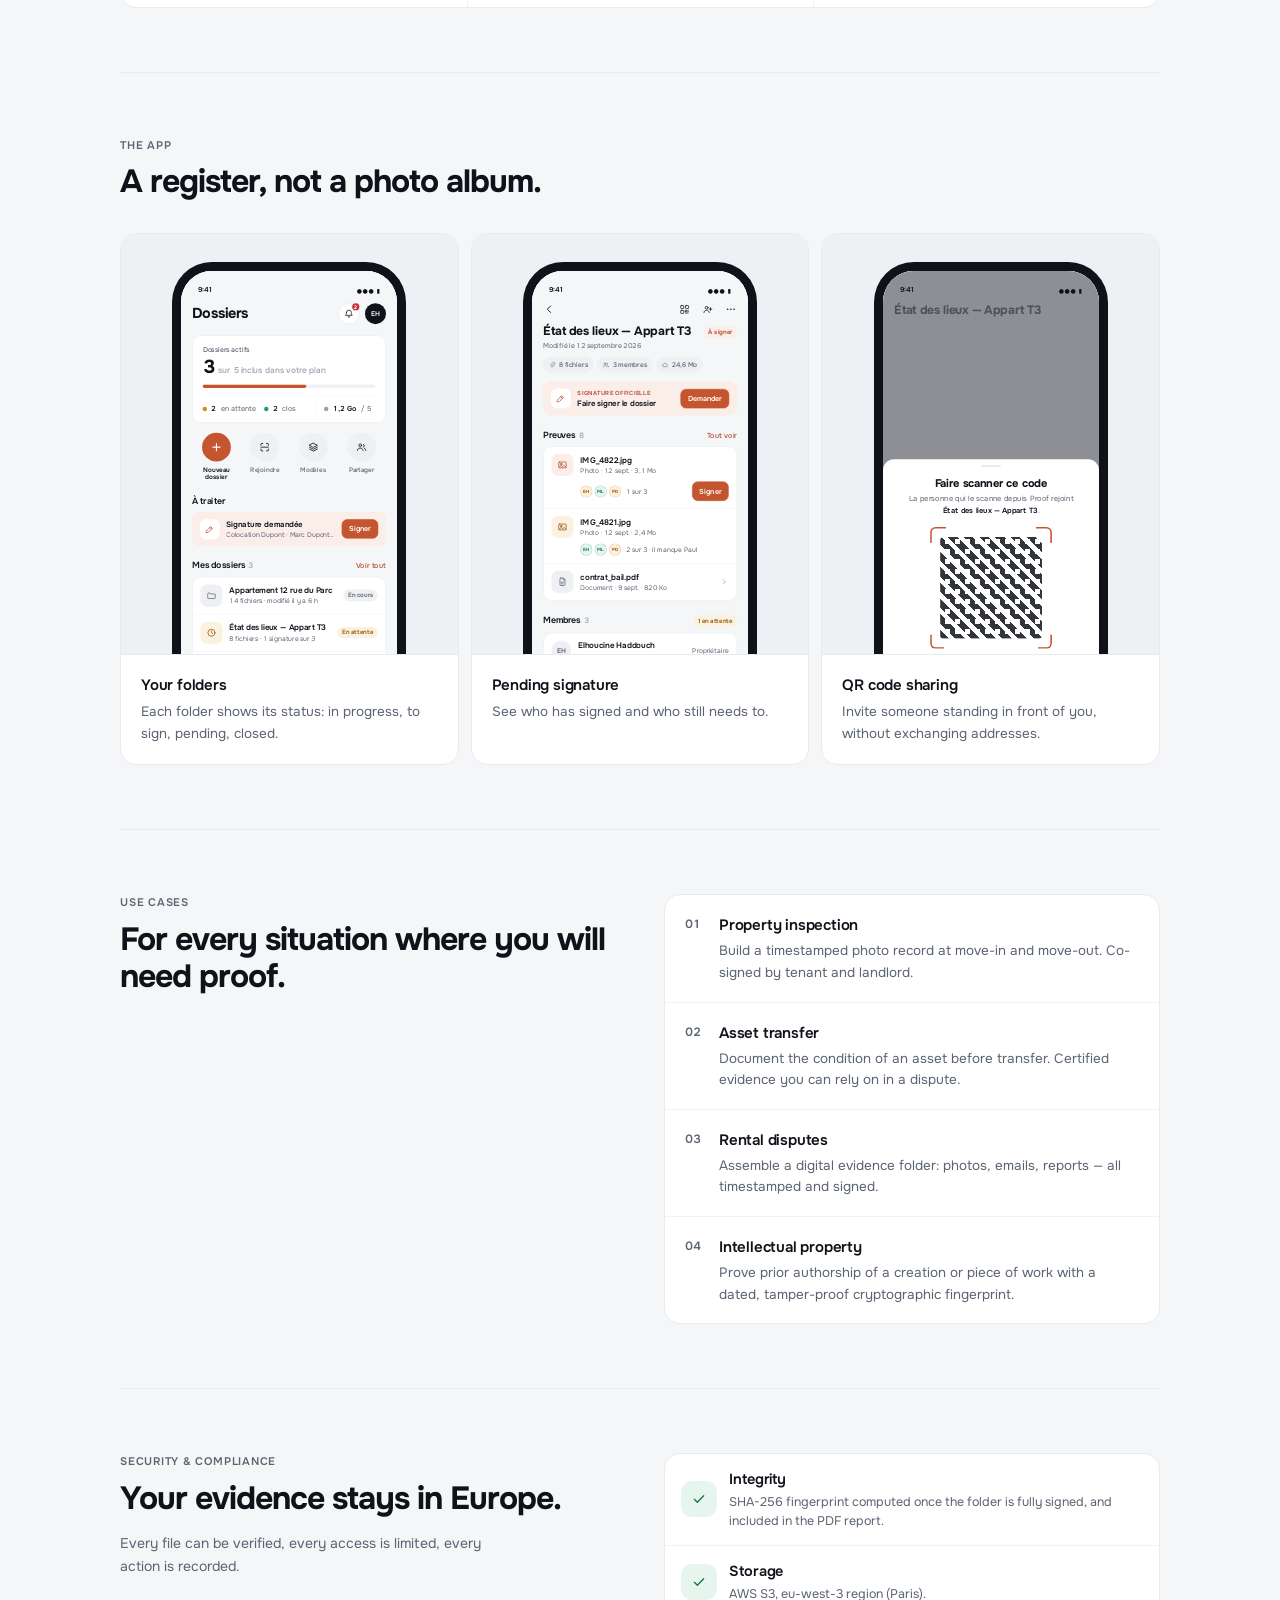
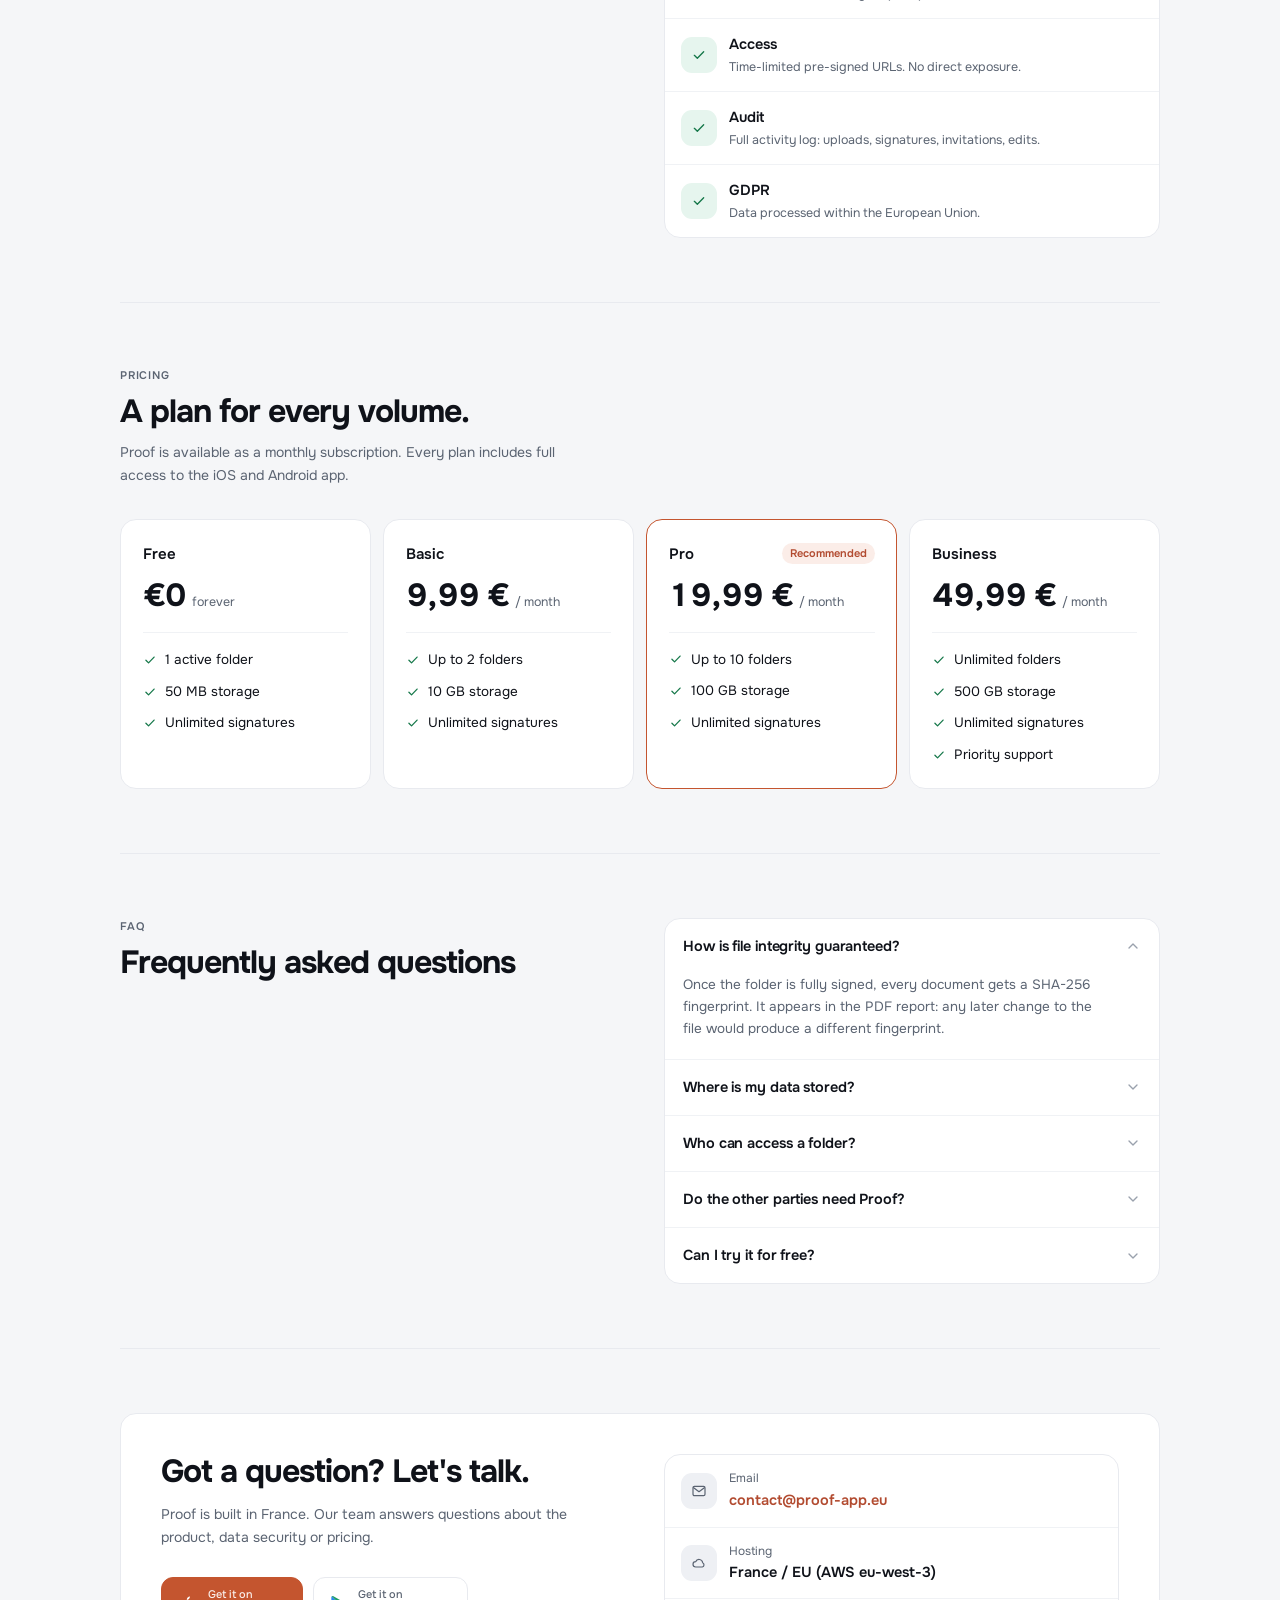
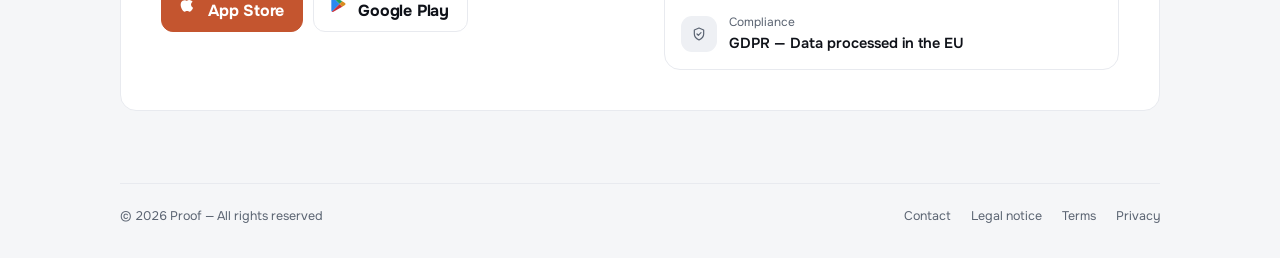
==== commit e36f33ff: "fix(PRO-104): call a dossier a folder in the English copy" ====
--- a/index.html
+++ b/index.html
@@ -553,9 +553,9 @@
     navFeat: 'Features', navPrice: 'Pricing',
     eyebrow: 'Certified digital proof',
     h1a: 'Document.', h1b: 'Prove.', h1c: 'Protect.',
-    desc1: 'Proof is a mobile app for building timestamped digital evidence files — property inspections, asset transfers, rental disputes. Every file is cryptographically signed, every action is logged.',
+    desc1: 'Proof is a mobile app for building timestamped digital evidence folders — property inspections, asset transfers, rental disputes. Every file is cryptographically signed, every action is logged.',
     ctaStore: 'Get the app', ctaMore: 'Discover', getOn: 'Get it on',
-    regTitle: 'Files',
+    regTitle: 'Folders',
     reg: [
       { name: 'Inspection — 2-bed flat', sub: '12 items · 2 signatories', status: 'Signed' },
       { name: 'Car transfer — Clio', sub: '8 items · 1 of 2 signed', status: 'Pending' },
@@ -563,22 +563,22 @@
     ],
     stepsLabel: 'How it works', stepsH2: 'Three steps, from first photo to signed report.',
     steps: [
-      { title: 'Create a file', desc: 'One file per situation: a home, a vehicle, a creation. It is timestamped from the moment it is created.' },
-      { title: 'Add your evidence', desc: 'Photos, PDFs and documents, added to the file from your phone.' },
-      { title: 'Get it co-signed', desc: 'Invite the other parties. Each signs from their own device. Once the file is fully signed, every document gets its SHA-256 fingerprint and the PDF report becomes available.' }
+      { title: 'Create a folder', desc: 'One folder per situation: a home, a vehicle, a creation. It is timestamped from the moment it is created.' },
+      { title: 'Add your evidence', desc: 'Photos, PDFs and documents, added to the folder from your phone.' },
+      { title: 'Get it co-signed', desc: 'Invite the other parties. Each signs from their own device. Once the folder is fully signed, every document gets its SHA-256 fingerprint and the PDF report becomes available.' }
     ],
     featLabel: 'Features', featH2: 'Everything evidence needs to hold up.',
     features: [
-      { title: 'Certified files', desc: 'Organise photos, PDFs and documents in timestamped files. Once the file is fully signed, every document gets a SHA-256 fingerprint.' },
+      { title: 'Certified folders', desc: 'Organise photos, PDFs and documents in timestamped folders. Once the folder is fully signed, every document gets a SHA-256 fingerprint.' },
       { title: 'Multi-party signatures', desc: 'Invite collaborators and witnesses. Each signs electronically from their device. Immutable history.' },
-      { title: 'Secure sharing', desc: 'Share files with read or write access. Revoke access at any time. Full activity audit.' },
+      { title: 'Secure sharing', desc: 'Share folders with read or write access. Revoke access at any time. Full activity audit.' },
       { title: 'Encrypted S3 storage', desc: 'Files stored on AWS S3 (eu-west-3). Access through time-limited pre-signed URLs. No direct exposure.' },
       { title: 'PDF report', desc: 'Generate a signed receipt in one tap: summary, integrity fingerprints, list of signatories.' },
       { title: 'Activity log', desc: 'Every action is recorded: uploads, signatures, invitations, edits. Full traceability.' }
     ],
     screensLabel: 'The app', screensH2: 'A register, not a photo album.',
     screens: [
-      { title: 'Your files', desc: 'Each file shows its status: in progress, to sign, pending, closed.' },
+      { title: 'Your folders', desc: 'Each folder shows its status: in progress, to sign, pending, closed.' },
       { title: 'Pending signature', desc: 'See who has signed and who still needs to.' },
       { title: 'QR code sharing', desc: 'Invite someone standing in front of you, without exchanging addresses.' }
     ],
@@ -586,12 +586,12 @@
     usecases: [
       { title: 'Property inspection', desc: 'Build a timestamped photo record at move-in and move-out. Co-signed by tenant and landlord.' },
       { title: 'Asset transfer', desc: 'Document the condition of an asset before transfer. Certified evidence you can rely on in a dispute.' },
-      { title: 'Rental disputes', desc: 'Assemble a digital evidence file: photos, emails, reports — all timestamped and signed.' },
+      { title: 'Rental disputes', desc: 'Assemble a digital evidence folder: photos, emails, reports — all timestamped and signed.' },
       { title: 'Intellectual property', desc: 'Prove prior authorship of a creation or piece of work with a dated, tamper-proof cryptographic fingerprint.' }
     ],
     secLabel: 'Security & compliance', secH2: 'Your evidence stays in Europe.', secSub: 'Every file can be verified, every access is limited, every action is recorded.',
     security: [
-      { k: 'Integrity', v: 'SHA-256 fingerprint computed once the file is fully signed, and included in the PDF report.' },
+      { k: 'Integrity', v: 'SHA-256 fingerprint computed once the folder is fully signed, and included in the PDF report.' },
       { k: 'Storage', v: 'AWS S3, eu-west-3 region (Paris).' },
       { k: 'Access', v: 'Time-limited pre-signed URLs. No direct exposure.' },
       { k: 'Audit', v: 'Full activity log: uploads, signatures, invitations, edits.' },
@@ -600,18 +600,18 @@
     priceLabel: 'Pricing', priceH2: 'A plan for every volume.', priceIntro: 'Proof is available as a monthly subscription. Every plan includes full access to the iOS and Android app.',
     recommended: 'Recommended', free: '€0', forever: 'forever', month: '/ month',
     plans: [
-      ['1 active file', '50 MB storage', 'Unlimited signatures'],
-      ['Up to 2 files', '10 GB storage', 'Unlimited signatures'],
-      ['Up to 10 files', '100 GB storage', 'Unlimited signatures'],
-      ['Unlimited files', '500 GB storage', 'Unlimited signatures', 'Priority support']
+      ['1 active folder', '50 MB storage', 'Unlimited signatures'],
+      ['Up to 2 folders', '10 GB storage', 'Unlimited signatures'],
+      ['Up to 10 folders', '100 GB storage', 'Unlimited signatures'],
+      ['Unlimited folders', '500 GB storage', 'Unlimited signatures', 'Priority support']
     ],
     faqH2: 'Frequently asked questions',
     faq: [
-      { q: 'How is file integrity guaranteed?', a: 'Once the file is fully signed, every document gets a SHA-256 fingerprint. It appears in the PDF report: any later change to the file would produce a different fingerprint.' },
+      { q: 'How is file integrity guaranteed?', a: 'Once the folder is fully signed, every document gets a SHA-256 fingerprint. It appears in the PDF report: any later change to the file would produce a different fingerprint.' },
       { q: 'Where is my data stored?', a: 'On AWS S3, in the eu-west-3 region (Paris). Data is processed within the European Union, in line with GDPR.' },
-      { q: 'Who can access a file?', a: 'Only the people you invite, with read or write access. You can revoke access at any time.' },
+      { q: 'Who can access a folder?', a: 'Only the people you invite, with read or write access. You can revoke access at any time.' },
       { q: 'Do the other parties need Proof?', a: 'Yes: each signatory signs electronically from their own device.' },
-      { q: 'Can I try it for free?', a: 'Yes. The Free plan includes 1 active file, 50 MB of storage and unlimited signatures, with no time limit.' }
+      { q: 'Can I try it for free?', a: 'Yes. The Free plan includes 1 active folder, 50 MB of storage and unlimited signatures, with no time limit.' }
     ],
     contactH2: "Got a question? Let's talk.",
     contactSub: 'Proof is built in France. Our team answers questions about the product, data security or pricing.',
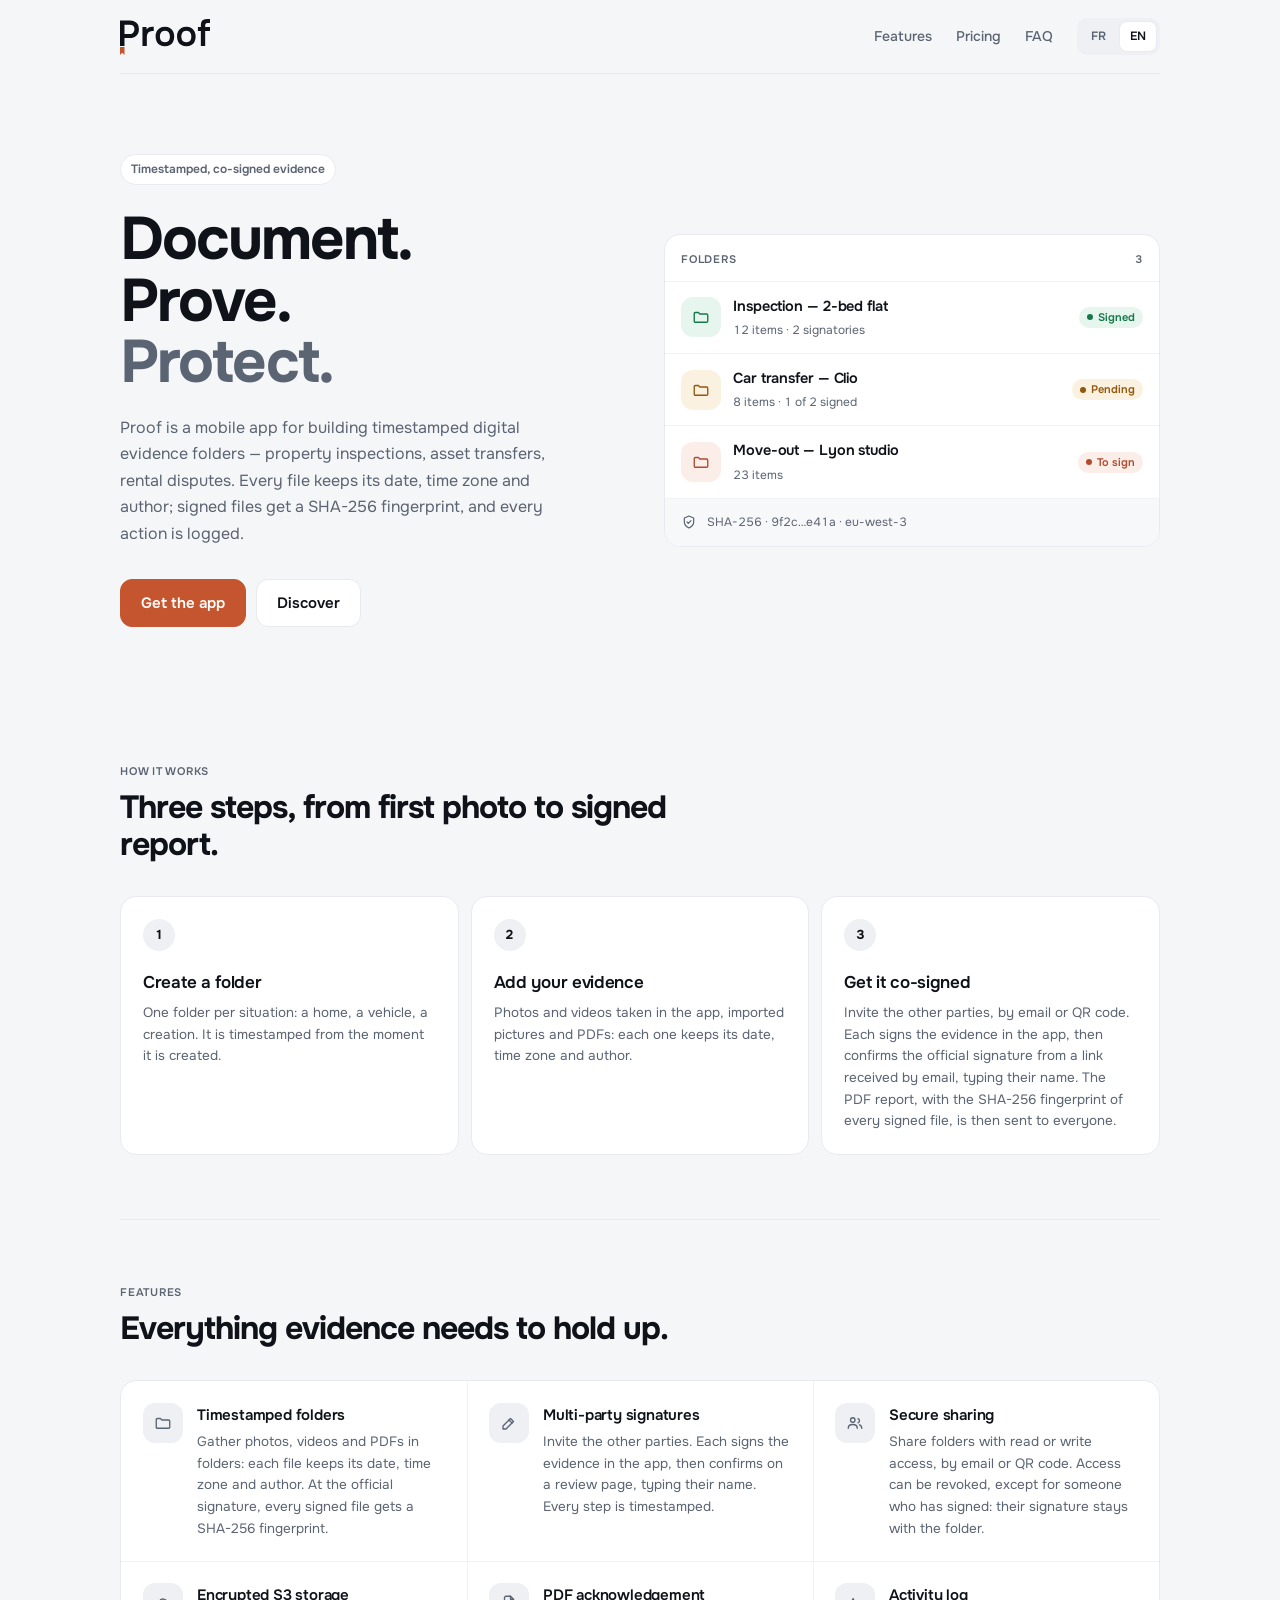
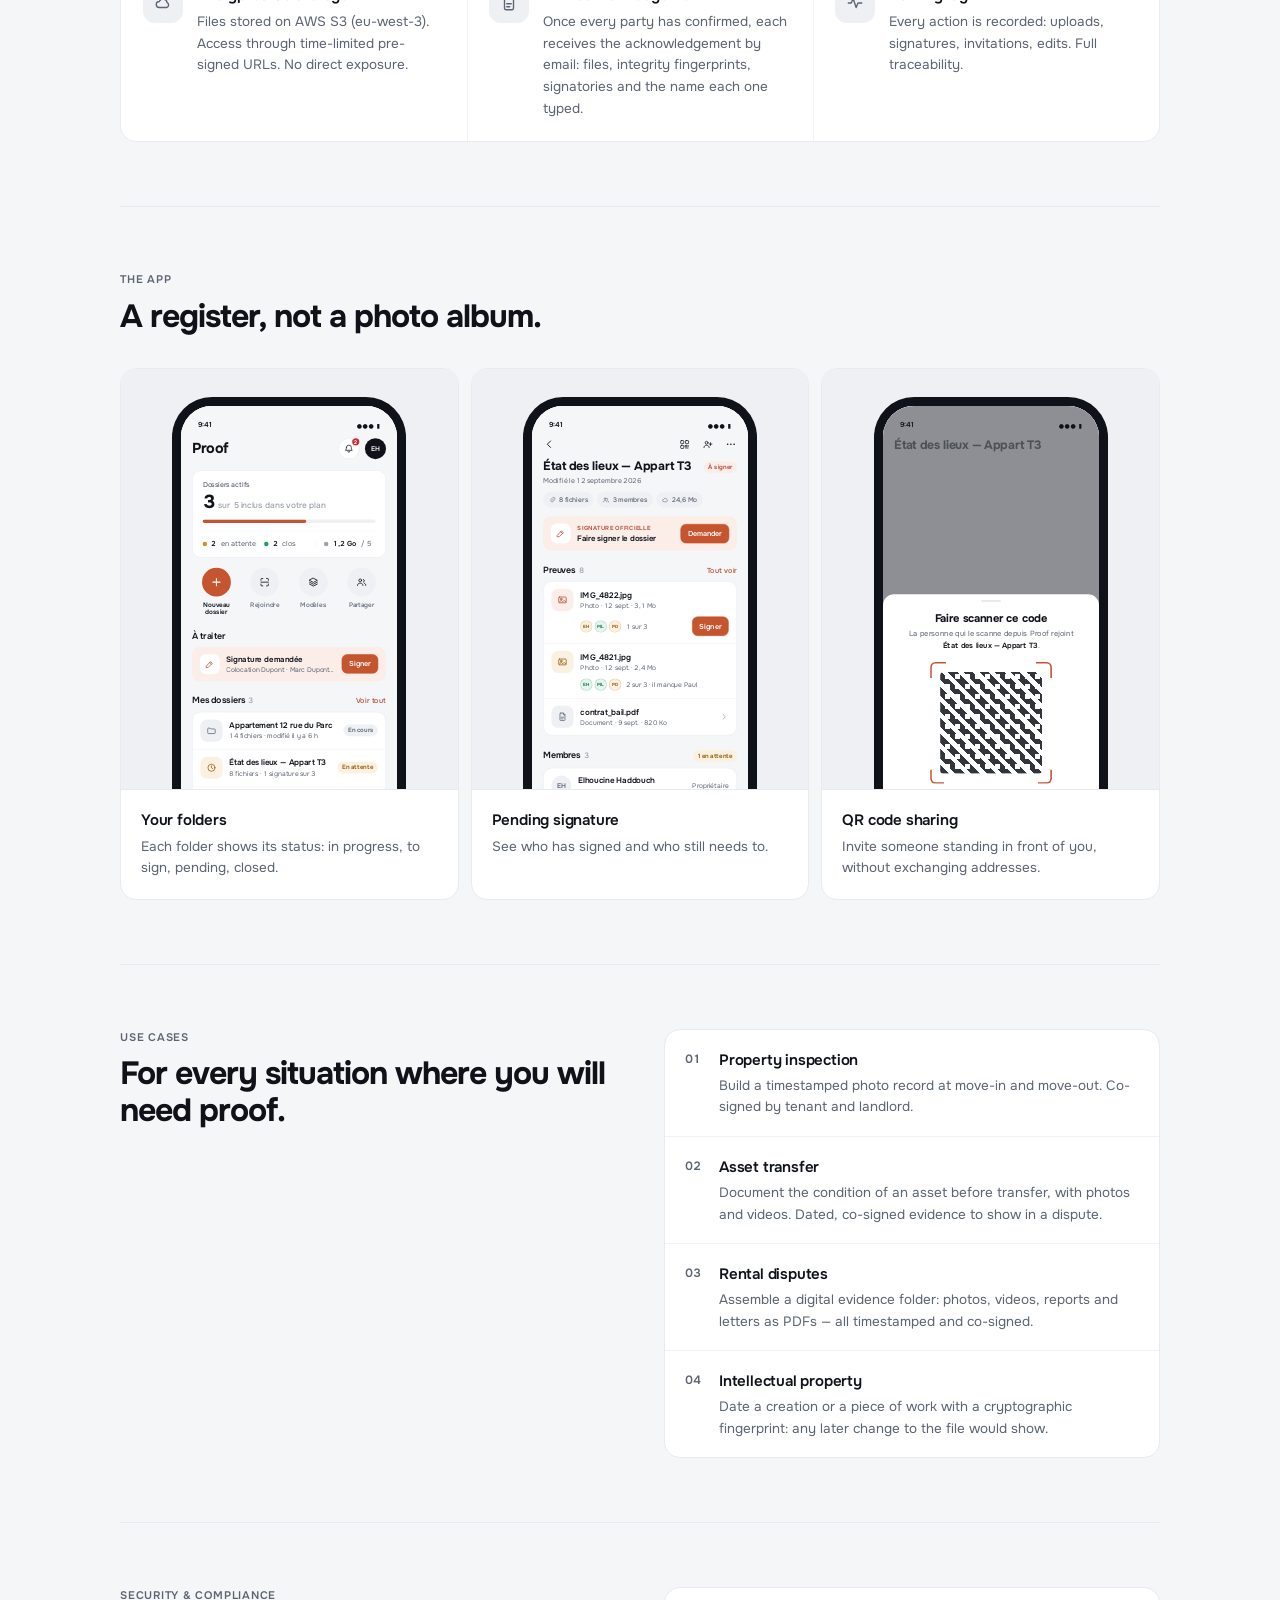
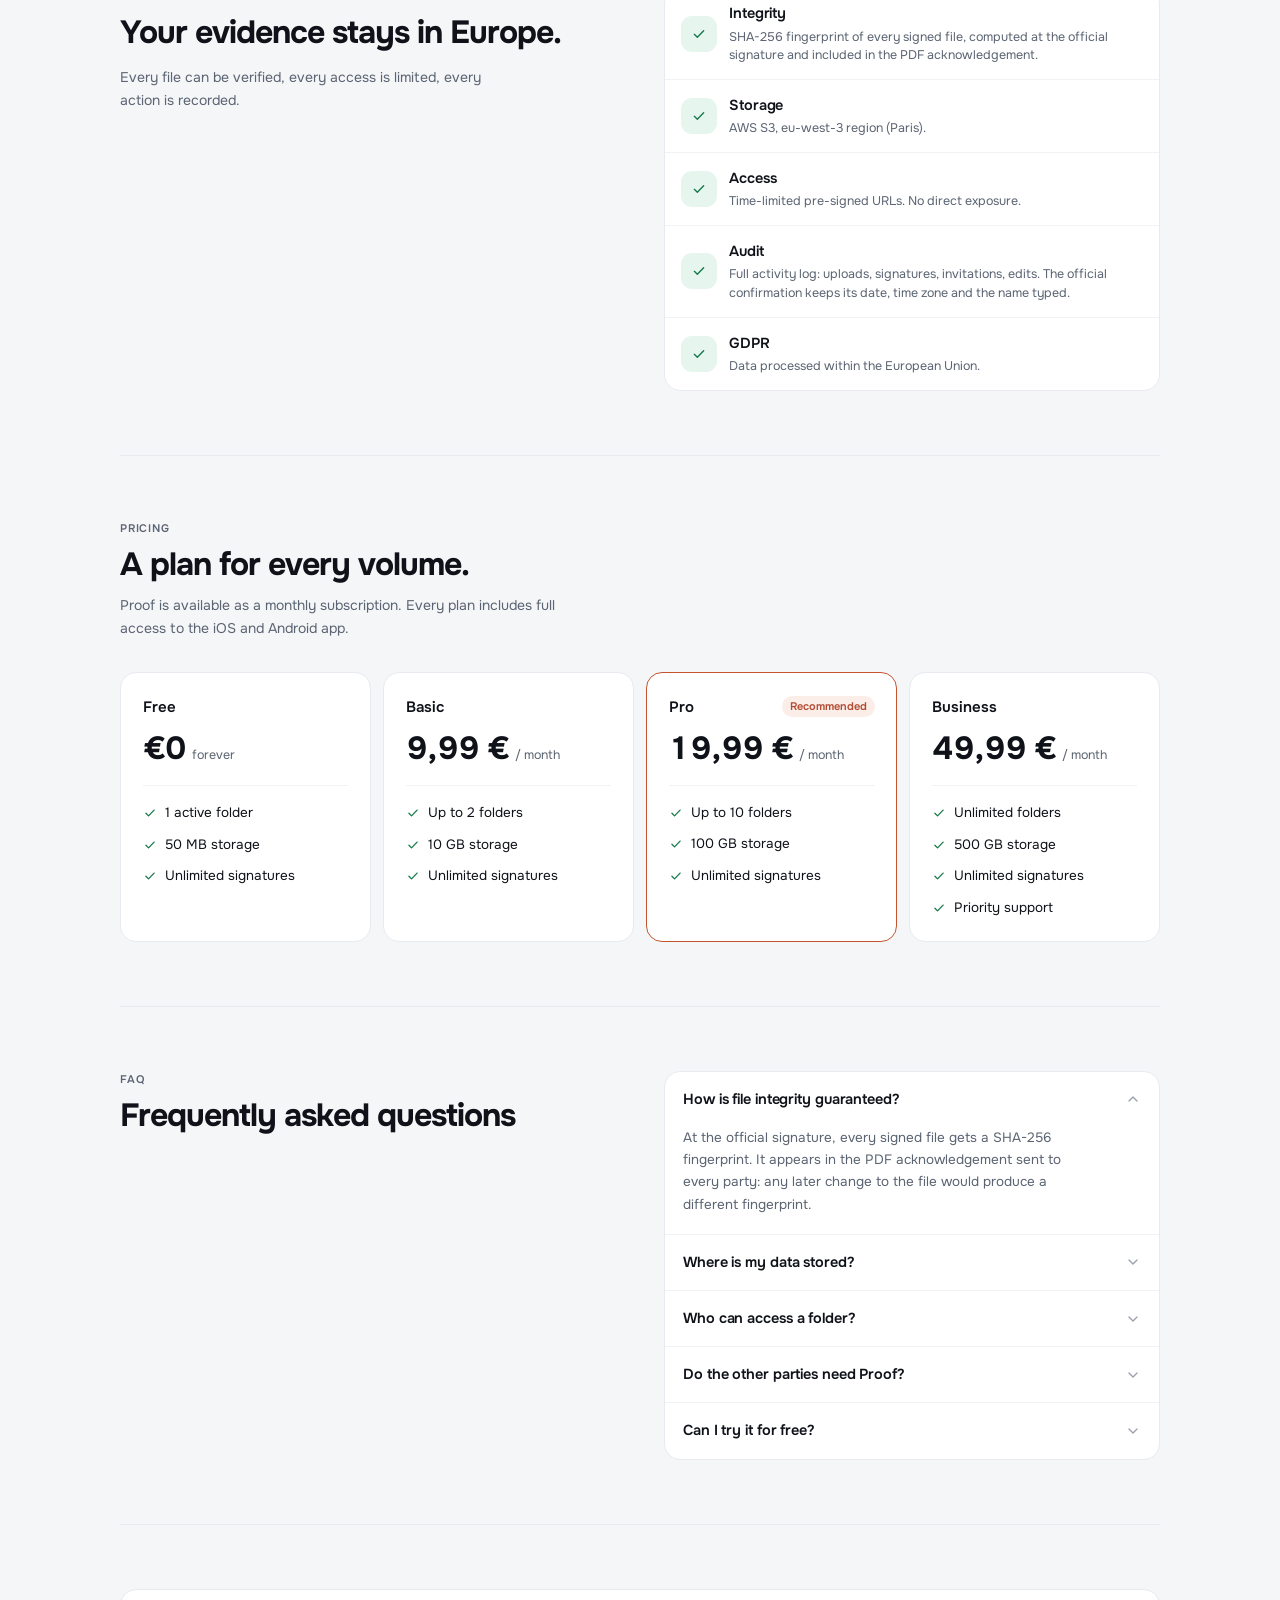
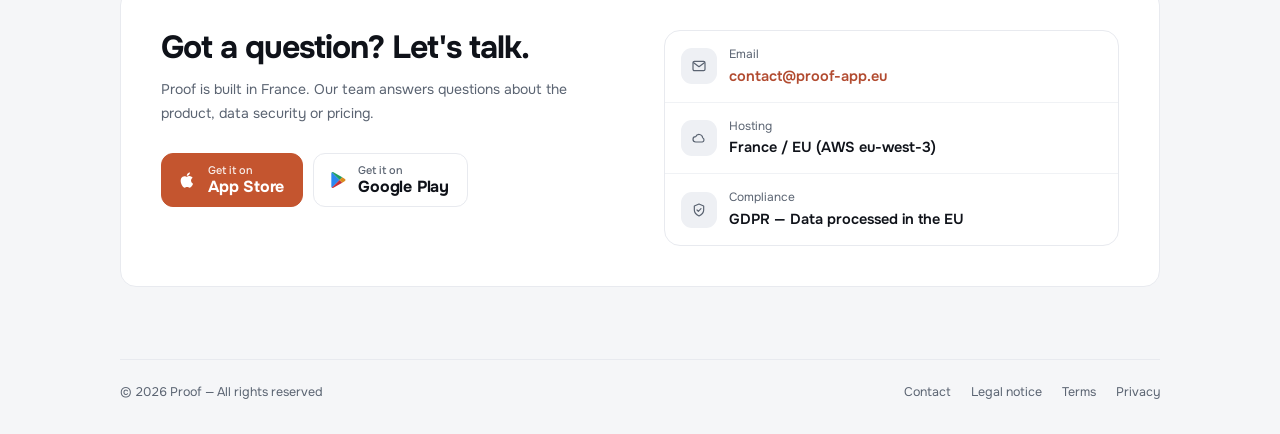
==== commit 7011fe85: "fix: align the landing page with the app — official signature by email, PDF sent to all, videos, no " ====
--- a/index.html
+++ b/index.html
@@ -3,10 +3,10 @@
 <head>
   <meta charset="UTF-8" />
   <meta name="viewport" content="width=device-width, initial-scale=1.0" />
-  <title>Proof — Preuve numérique certifiée</title>
+  <title>Proof — Preuves horodatées et co-signées</title>
   <meta name="description" content="Proof est une application mobile pour constituer des dossiers de preuves numériques horodatées et co-signées : état des lieux, cession de biens, litiges locatifs." />
   <meta name="theme-color" content="#F5F6F8" />
-  <meta property="og:title" content="Proof — Preuve numérique certifiée" />
+  <meta property="og:title" content="Proof — Preuves horodatées et co-signées" />
   <meta property="og:description" content="Documentez. Prouvez. Protégez. Des dossiers de preuves horodatées, co-signées et stockées en Europe." />
   <meta property="og:url" content="https://www.proof-app.eu/" />
   <meta property="og:type" content="website" />
@@ -291,9 +291,9 @@
   <!-- Hero -->
   <section class="hero">
     <div>
-      <span class="eyebrow" data-i18n="eyebrow">Preuve numérique certifiée</span>
+      <span class="eyebrow" data-i18n="eyebrow">Preuves horodatées et co-signées</span>
       <h1><span data-i18n="h1a">Documentez.</span><span data-i18n="h1b">Prouvez.</span><span class="muted" data-i18n="h1c">Protégez.</span></h1>
-      <p class="lede" data-i18n="desc1">Proof est une application mobile pour constituer des dossiers de preuves numériques horodatées — état des lieux, cession de biens, litiges locatifs. Chaque fichier est signé cryptographiquement, chaque action est tracée.</p>
+      <p class="lede" data-i18n="desc1">Proof est une application mobile pour constituer des dossiers de preuves numériques horodatées — état des lieux, cession de biens, litiges locatifs. Chaque fichier garde sa date, son fuseau horaire et son auteur ; les fichiers signés reçoivent une empreinte SHA-256, et chaque action est tracée.</p>
       <div class="btns">
         <a href="#download" class="btn" data-i18n="ctaStore">Télécharger l'app</a>
         <a href="#features" class="btn secondary" data-i18n="ctaMore">Découvrir</a>
@@ -329,8 +329,8 @@
     <h2 class="h2-gap" data-i18n="stepsH2">Trois étapes, du premier cliché au rapport signé.</h2>
     <div class="steps-grid">
       <div class="card step"><div class="step-n">1</div><div class="step-title" data-i18n="steps.0.title">Créez un dossier</div><p class="row-desc" data-i18n="steps.0.desc">Un dossier par situation : un logement, un véhicule, une création. Il est horodaté dès sa création.</p></div>
-      <div class="card step"><div class="step-n">2</div><div class="step-title" data-i18n="steps.1.title">Ajoutez vos preuves</div><p class="row-desc" data-i18n="steps.1.desc">Photos, PDF et documents, ajoutés au dossier depuis votre téléphone.</p></div>
-      <div class="card step"><div class="step-n">3</div><div class="step-title" data-i18n="steps.2.title">Faites co-signer</div><p class="row-desc" data-i18n="steps.2.desc">Invitez les autres parties. Chacun signe depuis son appareil. Une fois le dossier entièrement signé, chaque fichier reçoit son empreinte SHA-256 et le rapport PDF est disponible.</p></div>
+      <div class="card step"><div class="step-n">2</div><div class="step-title" data-i18n="steps.1.title">Ajoutez vos preuves</div><p class="row-desc" data-i18n="steps.1.desc">Photos et vidéos prises dans l'app, images et PDF importés : chaque preuve garde sa date, son fuseau horaire et son auteur.</p></div>
+      <div class="card step"><div class="step-n">3</div><div class="step-title" data-i18n="steps.2.title">Faites co-signer</div><p class="row-desc" data-i18n="steps.2.desc">Invitez les autres parties, par e-mail ou par QR code. Chacun signe les preuves dans l'app, puis confirme la signature officielle depuis un lien reçu par e-mail, en saisissant son nom. Le rapport PDF, avec l'empreinte SHA-256 de chaque fichier signé, est alors envoyé à tous.</p></div>
     </div>
   </section>
 
@@ -341,15 +341,15 @@
     <div class="grp features-grid">
       <div class="feature">
         <div class="ic"><svg width="18" height="18" viewBox="0 0 24 24" fill="none" stroke="currentColor" stroke-width="1.8" stroke-linecap="round" stroke-linejoin="round"><path d="M3 7.5A1.5 1.5 0 0 1 4.5 6h4l2 2h9A1.5 1.5 0 0 1 21 9.5v8a1.5 1.5 0 0 1-1.5 1.5h-15A1.5 1.5 0 0 1 3 17.5z"/></svg></div>
-        <div><h3 class="row-title" data-i18n="features.0.title">Dossiers certifiés</h3><p class="row-desc" data-i18n="features.0.desc">Organisez photos, PDF et documents dans des dossiers horodatés. Une fois le dossier entièrement signé, chaque fichier reçoit une empreinte SHA-256.</p></div>
+        <div><h3 class="row-title" data-i18n="features.0.title">Dossiers horodatés</h3><p class="row-desc" data-i18n="features.0.desc">Rassemblez photos, vidéos et PDF dans des dossiers : chaque fichier garde sa date, son fuseau horaire et son auteur. À la signature officielle, chaque fichier signé reçoit une empreinte SHA-256.</p></div>
       </div>
       <div class="feature">
         <div class="ic"><svg width="18" height="18" viewBox="0 0 24 24" fill="none" stroke="currentColor" stroke-width="1.8" stroke-linecap="round" stroke-linejoin="round"><path d="M4 20h4l10-10-4-4L4 16z"/><path d="M12 8l4 4"/></svg></div>
-        <div><h3 class="row-title" data-i18n="features.1.title">Signatures multi-parties</h3><p class="row-desc" data-i18n="features.1.desc">Invitez collaborateurs et témoins. Chacun signe électroniquement depuis son appareil. Historique immuable.</p></div>
+        <div><h3 class="row-title" data-i18n="features.1.title">Signatures multi-parties</h3><p class="row-desc" data-i18n="features.1.desc">Invitez les autres parties. Chacun signe les preuves dans l'app, puis confirme sur une page de relecture en saisissant son nom. Chaque étape est horodatée.</p></div>
       </div>
       <div class="feature">
         <div class="ic"><svg width="18" height="18" viewBox="0 0 24 24" fill="none" stroke="currentColor" stroke-width="1.8" stroke-linecap="round" stroke-linejoin="round"><circle cx="9" cy="8" r="3"/><path d="M3 19c0-3 2.7-5 6-5s6 2 6 5"/><path d="M16 6.2a3 3 0 0 1 0 5.6"/><path d="M18 14.4c2 .7 3 2.2 3 4.6"/></svg></div>
-        <div><h3 class="row-title" data-i18n="features.2.title">Partage sécurisé</h3><p class="row-desc" data-i18n="features.2.desc">Partagez des dossiers avec des droits lecture ou écriture. Accès révocable à tout moment. Activité complète auditée.</p></div>
+        <div><h3 class="row-title" data-i18n="features.2.title">Partage sécurisé</h3><p class="row-desc" data-i18n="features.2.desc">Partagez des dossiers avec des droits lecture ou écriture, par e-mail ou par QR code. Accès révocable, sauf pour une personne qui a déjà signé : sa signature reste attachée au dossier.</p></div>
       </div>
       <div class="feature">
         <div class="ic"><svg width="18" height="18" viewBox="0 0 24 24" fill="none" stroke="currentColor" stroke-width="1.8" stroke-linecap="round" stroke-linejoin="round"><path d="M7 18a4 4 0 0 1 0-8 5.5 5.5 0 0 1 10.5 1.5A3.5 3.5 0 0 1 17 18z"/></svg></div>
@@ -357,7 +357,7 @@
       </div>
       <div class="feature">
         <div class="ic"><svg width="18" height="18" viewBox="0 0 24 24" fill="none" stroke="currentColor" stroke-width="1.8" stroke-linecap="round" stroke-linejoin="round"><path d="M8 3h6l4 4v12a2 2 0 0 1-2 2H8a2 2 0 0 1-2-2V5a2 2 0 0 1 2-2z"/><path d="M14 3v4h4"/><path d="M9 13h6M9 17h4"/></svg></div>
-        <div><h3 class="row-title" data-i18n="features.4.title">Rapport PDF</h3><p class="row-desc" data-i18n="features.4.desc">Générez un accusé de réception signé en un tap : récapitulatif, empreintes d'intégrité, liste des signataires.</p></div>
+        <div><h3 class="row-title" data-i18n="features.4.title">Accusé de réception PDF</h3><p class="row-desc" data-i18n="features.4.desc">Quand toutes les parties ont confirmé, chacune reçoit l'accusé par e-mail : fichiers, empreintes d'intégrité, signataires et nom saisi par chacun.</p></div>
       </div>
       <div class="feature">
         <div class="ic"><svg width="18" height="18" viewBox="0 0 24 24" fill="none" stroke="currentColor" stroke-width="1.8" stroke-linecap="round" stroke-linejoin="round"><path d="M3 12h4l2.5-6 4 12 2.5-6H21"/></svg></div>
@@ -395,9 +395,9 @@
       </div>
       <div class="grp">
         <div class="list-row"><span class="list-n">01</span><div><h3 class="row-title" data-i18n="usecases.0.title">État des lieux</h3><p class="row-desc" data-i18n="usecases.0.desc">Constituez un dossier photographique horodaté à l'entrée et à la sortie d'un logement. Co-signé par locataire et bailleur.</p></div></div>
-        <div class="list-row"><span class="list-n">02</span><div><h3 class="row-title" data-i18n="usecases.1.title">Cession de biens</h3><p class="row-desc" data-i18n="usecases.1.desc">Documentez l'état d'un bien avant cession. Preuves certifiées opposables en cas de litige.</p></div></div>
-        <div class="list-row"><span class="list-n">03</span><div><h3 class="row-title" data-i18n="usecases.2.title">Litiges locatifs</h3><p class="row-desc" data-i18n="usecases.2.desc">Constituez un dossier de preuves numériques recevable : photos, emails, constats — tous horodatés et signés.</p></div></div>
-        <div class="list-row"><span class="list-n">04</span><div><h3 class="row-title" data-i18n="usecases.3.title">Propriété intellectuelle</h3><p class="row-desc" data-i18n="usecases.3.desc">Prouvez l'antériorité d'une création ou d'un travail avec une empreinte cryptographique datée et inaltérable.</p></div></div>
+        <div class="list-row"><span class="list-n">02</span><div><h3 class="row-title" data-i18n="usecases.1.title">Cession de biens</h3><p class="row-desc" data-i18n="usecases.1.desc">Documentez l'état d'un bien avant cession, photos et vidéos à l'appui. Des preuves datées et co-signées à présenter en cas de litige.</p></div></div>
+        <div class="list-row"><span class="list-n">03</span><div><h3 class="row-title" data-i18n="usecases.2.title">Litiges locatifs</h3><p class="row-desc" data-i18n="usecases.2.desc">Constituez un dossier de preuves numériques : photos, vidéos, constats et courriers en PDF — tous horodatés et co-signés.</p></div></div>
+        <div class="list-row"><span class="list-n">04</span><div><h3 class="row-title" data-i18n="usecases.3.title">Propriété intellectuelle</h3><p class="row-desc" data-i18n="usecases.3.desc">Datez une création ou un travail avec une empreinte cryptographique : toute modification ultérieure du fichier se verrait.</p></div></div>
       </div>
     </div>
   </section>
@@ -411,10 +411,10 @@
         <p class="sub" data-i18n="secSub">Chaque fichier est vérifiable, chaque accès est limité, chaque action est consignée.</p>
       </div>
       <div class="grp">
-        <div class="check-row"><div class="ic sm ok"><svg width="16" height="16" viewBox="0 0 24 24" fill="none" stroke="currentColor" stroke-width="2" stroke-linecap="round" stroke-linejoin="round"><path d="M5 12.5l4.5 4.5L19 7"/></svg></div><div><div class="k" data-i18n="security.0.k">Intégrité</div><div class="v" data-i18n="security.0.v">Empreinte SHA-256 calculée quand le dossier est entièrement signé, et reportée dans le rapport PDF.</div></div></div>
+        <div class="check-row"><div class="ic sm ok"><svg width="16" height="16" viewBox="0 0 24 24" fill="none" stroke="currentColor" stroke-width="2" stroke-linecap="round" stroke-linejoin="round"><path d="M5 12.5l4.5 4.5L19 7"/></svg></div><div><div class="k" data-i18n="security.0.k">Intégrité</div><div class="v" data-i18n="security.0.v">Empreinte SHA-256 de chaque fichier signé, calculée à la signature officielle et reportée dans l'accusé PDF.</div></div></div>
         <div class="check-row"><div class="ic sm ok"><svg width="16" height="16" viewBox="0 0 24 24" fill="none" stroke="currentColor" stroke-width="2" stroke-linecap="round" stroke-linejoin="round"><path d="M5 12.5l4.5 4.5L19 7"/></svg></div><div><div class="k" data-i18n="security.1.k">Stockage</div><div class="v" data-i18n="security.1.v">AWS S3, région eu-west-3 (Paris).</div></div></div>
         <div class="check-row"><div class="ic sm ok"><svg width="16" height="16" viewBox="0 0 24 24" fill="none" stroke="currentColor" stroke-width="2" stroke-linecap="round" stroke-linejoin="round"><path d="M5 12.5l4.5 4.5L19 7"/></svg></div><div><div class="k" data-i18n="security.2.k">Accès</div><div class="v" data-i18n="security.2.v">URLs pré-signées à durée limitée. Aucune exposition directe.</div></div></div>
-        <div class="check-row"><div class="ic sm ok"><svg width="16" height="16" viewBox="0 0 24 24" fill="none" stroke="currentColor" stroke-width="2" stroke-linecap="round" stroke-linejoin="round"><path d="M5 12.5l4.5 4.5L19 7"/></svg></div><div><div class="k" data-i18n="security.3.k">Traçabilité</div><div class="v" data-i18n="security.3.v">Journal d'activité complet : uploads, signatures, invitations, modifications.</div></div></div>
+        <div class="check-row"><div class="ic sm ok"><svg width="16" height="16" viewBox="0 0 24 24" fill="none" stroke="currentColor" stroke-width="2" stroke-linecap="round" stroke-linejoin="round"><path d="M5 12.5l4.5 4.5L19 7"/></svg></div><div><div class="k" data-i18n="security.3.k">Traçabilité</div><div class="v" data-i18n="security.3.v">Journal d'activité complet : dépôts, signatures, invitations, modifications. La confirmation officielle garde sa date, son fuseau horaire et le nom saisi.</div></div></div>
         <div class="check-row"><div class="ic sm ok"><svg width="16" height="16" viewBox="0 0 24 24" fill="none" stroke="currentColor" stroke-width="2" stroke-linecap="round" stroke-linejoin="round"><path d="M5 12.5l4.5 4.5L19 7"/></svg></div><div><div class="k" data-i18n="security.4.k">RGPD</div><div class="v" data-i18n="security.4.v">Données traitées en Union Européenne.</div></div></div>
       </div>
     </div>
@@ -476,7 +476,7 @@
       <div class="grp faq">
         <details open>
           <summary><span data-i18n="faq.0.q">Comment l'intégrité d'un fichier est-elle garantie ?</span><svg width="16" height="16" viewBox="0 0 24 24" fill="none" stroke="currentColor" stroke-width="2" stroke-linecap="round" stroke-linejoin="round" aria-hidden="true"><path d="M6 9l6 6 6-6"/></svg></summary>
-          <p data-i18n="faq.0.a">Quand le dossier est entièrement signé, chaque fichier reçoit une empreinte SHA-256. Cette empreinte figure dans le rapport PDF : toute modification ultérieure du fichier la rendrait différente.</p>
+          <p data-i18n="faq.0.a">À la signature officielle, chaque fichier signé reçoit une empreinte SHA-256. Cette empreinte figure dans l'accusé PDF envoyé à toutes les parties : toute modification ultérieure du fichier la rendrait différente.</p>
         </details>
         <details>
           <summary><span data-i18n="faq.1.q">Où sont stockées mes données ?</span><svg width="16" height="16" viewBox="0 0 24 24" fill="none" stroke="currentColor" stroke-width="2" stroke-linecap="round" stroke-linejoin="round" aria-hidden="true"><path d="M6 9l6 6 6-6"/></svg></summary>
@@ -484,11 +484,11 @@
         </details>
         <details>
           <summary><span data-i18n="faq.2.q">Qui peut accéder à un dossier ?</span><svg width="16" height="16" viewBox="0 0 24 24" fill="none" stroke="currentColor" stroke-width="2" stroke-linecap="round" stroke-linejoin="round" aria-hidden="true"><path d="M6 9l6 6 6-6"/></svg></summary>
-          <p data-i18n="faq.2.a">Seules les personnes que vous invitez, avec des droits lecture ou écriture. Vous pouvez révoquer un accès à tout moment.</p>
+          <p data-i18n="faq.2.a">Seules les personnes que vous invitez, par e-mail ou par QR code, avec des droits lecture ou écriture. Vous pouvez retirer un accès, sauf à une personne qui a déjà signé : sa signature fait partie de la preuve.</p>
         </details>
         <details>
           <summary><span data-i18n="faq.3.q">Les autres parties doivent-elles installer Proof ?</span><svg width="16" height="16" viewBox="0 0 24 24" fill="none" stroke="currentColor" stroke-width="2" stroke-linecap="round" stroke-linejoin="round" aria-hidden="true"><path d="M6 9l6 6 6-6"/></svg></summary>
-          <p data-i18n="faq.3.a">Oui : chaque signataire signe électroniquement depuis son propre appareil.</p>
+          <p data-i18n="faq.3.a">Oui, pour rejoindre un dossier et signer les preuves depuis son appareil. La confirmation officielle, elle, se fait depuis un lien reçu par e-mail, dans n'importe quel navigateur.</p>
         </details>
         <details>
           <summary><span data-i18n="faq.4.q">Puis-je essayer gratuitement ?</span><svg width="16" height="16" viewBox="0 0 24 24" fill="none" stroke="currentColor" stroke-width="2" stroke-linecap="round" stroke-linejoin="round" aria-hidden="true"><path d="M6 9l6 6 6-6"/></svg></summary>
@@ -551,9 +551,9 @@
   // it is read from the page on load, so switching back to FR needs no second dictionary.
   const EN = {
     navFeat: 'Features', navPrice: 'Pricing',
-    eyebrow: 'Certified digital proof',
+    eyebrow: 'Timestamped, co-signed evidence',
     h1a: 'Document.', h1b: 'Prove.', h1c: 'Protect.',
-    desc1: 'Proof is a mobile app for building timestamped digital evidence folders — property inspections, asset transfers, rental disputes. Every file is cryptographically signed, every action is logged.',
+    desc1: 'Proof is a mobile app for building timestamped digital evidence folders — property inspections, asset transfers, rental disputes. Every file keeps its date, time zone and author; signed files get a SHA-256 fingerprint, and every action is logged.',
     ctaStore: 'Get the app', ctaMore: 'Discover', getOn: 'Get it on',
     regTitle: 'Folders',
     reg: [
@@ -564,16 +564,16 @@
     stepsLabel: 'How it works', stepsH2: 'Three steps, from first photo to signed report.',
     steps: [
       { title: 'Create a folder', desc: 'One folder per situation: a home, a vehicle, a creation. It is timestamped from the moment it is created.' },
-      { title: 'Add your evidence', desc: 'Photos, PDFs and documents, added to the folder from your phone.' },
-      { title: 'Get it co-signed', desc: 'Invite the other parties. Each signs from their own device. Once the folder is fully signed, every document gets its SHA-256 fingerprint and the PDF report becomes available.' }
+      { title: 'Add your evidence', desc: 'Photos and videos taken in the app, imported pictures and PDFs: each one keeps its date, time zone and author.' },
+      { title: 'Get it co-signed', desc: 'Invite the other parties, by email or QR code. Each signs the evidence in the app, then confirms the official signature from a link received by email, typing their name. The PDF report, with the SHA-256 fingerprint of every signed file, is then sent to everyone.' }
     ],
     featLabel: 'Features', featH2: 'Everything evidence needs to hold up.',
     features: [
-      { title: 'Certified folders', desc: 'Organise photos, PDFs and documents in timestamped folders. Once the folder is fully signed, every document gets a SHA-256 fingerprint.' },
-      { title: 'Multi-party signatures', desc: 'Invite collaborators and witnesses. Each signs electronically from their device. Immutable history.' },
-      { title: 'Secure sharing', desc: 'Share folders with read or write access. Revoke access at any time. Full activity audit.' },
+      { title: 'Timestamped folders', desc: 'Gather photos, videos and PDFs in folders: each file keeps its date, time zone and author. At the official signature, every signed file gets a SHA-256 fingerprint.' },
+      { title: 'Multi-party signatures', desc: 'Invite the other parties. Each signs the evidence in the app, then confirms on a review page, typing their name. Every step is timestamped.' },
+      { title: 'Secure sharing', desc: 'Share folders with read or write access, by email or QR code. Access can be revoked, except for someone who has signed: their signature stays with the folder.' },
       { title: 'Encrypted S3 storage', desc: 'Files stored on AWS S3 (eu-west-3). Access through time-limited pre-signed URLs. No direct exposure.' },
-      { title: 'PDF report', desc: 'Generate a signed receipt in one tap: summary, integrity fingerprints, list of signatories.' },
+      { title: 'PDF acknowledgement', desc: 'Once every party has confirmed, each receives the acknowledgement by email: files, integrity fingerprints, signatories and the name each one typed.' },
       { title: 'Activity log', desc: 'Every action is recorded: uploads, signatures, invitations, edits. Full traceability.' }
     ],
     screensLabel: 'The app', screensH2: 'A register, not a photo album.',
@@ -585,16 +585,16 @@
     useLabel: 'Use cases', useH2: 'For every situation where you will need proof.',
     usecases: [
       { title: 'Property inspection', desc: 'Build a timestamped photo record at move-in and move-out. Co-signed by tenant and landlord.' },
-      { title: 'Asset transfer', desc: 'Document the condition of an asset before transfer. Certified evidence you can rely on in a dispute.' },
-      { title: 'Rental disputes', desc: 'Assemble a digital evidence folder: photos, emails, reports — all timestamped and signed.' },
-      { title: 'Intellectual property', desc: 'Prove prior authorship of a creation or piece of work with a dated, tamper-proof cryptographic fingerprint.' }
+      { title: 'Asset transfer', desc: 'Document the condition of an asset before transfer, with photos and videos. Dated, co-signed evidence to show in a dispute.' },
+      { title: 'Rental disputes', desc: 'Assemble a digital evidence folder: photos, videos, reports and letters as PDFs — all timestamped and co-signed.' },
+      { title: 'Intellectual property', desc: 'Date a creation or a piece of work with a cryptographic fingerprint: any later change to the file would show.' }
     ],
     secLabel: 'Security & compliance', secH2: 'Your evidence stays in Europe.', secSub: 'Every file can be verified, every access is limited, every action is recorded.',
     security: [
-      { k: 'Integrity', v: 'SHA-256 fingerprint computed once the folder is fully signed, and included in the PDF report.' },
+      { k: 'Integrity', v: 'SHA-256 fingerprint of every signed file, computed at the official signature and included in the PDF acknowledgement.' },
       { k: 'Storage', v: 'AWS S3, eu-west-3 region (Paris).' },
       { k: 'Access', v: 'Time-limited pre-signed URLs. No direct exposure.' },
-      { k: 'Audit', v: 'Full activity log: uploads, signatures, invitations, edits.' },
+      { k: 'Audit', v: 'Full activity log: uploads, signatures, invitations, edits. The official confirmation keeps its date, time zone and the name typed.' },
       { k: 'GDPR', v: 'Data processed within the European Union.' }
     ],
     priceLabel: 'Pricing', priceH2: 'A plan for every volume.', priceIntro: 'Proof is available as a monthly subscription. Every plan includes full access to the iOS and Android app.',
@@ -607,10 +607,10 @@
     ],
     faqH2: 'Frequently asked questions',
     faq: [
-      { q: 'How is file integrity guaranteed?', a: 'Once the folder is fully signed, every document gets a SHA-256 fingerprint. It appears in the PDF report: any later change to the file would produce a different fingerprint.' },
+      { q: 'How is file integrity guaranteed?', a: 'At the official signature, every signed file gets a SHA-256 fingerprint. It appears in the PDF acknowledgement sent to every party: any later change to the file would produce a different fingerprint.' },
       { q: 'Where is my data stored?', a: 'On AWS S3, in the eu-west-3 region (Paris). Data is processed within the European Union, in line with GDPR.' },
-      { q: 'Who can access a folder?', a: 'Only the people you invite, with read or write access. You can revoke access at any time.' },
-      { q: 'Do the other parties need Proof?', a: 'Yes: each signatory signs electronically from their own device.' },
+      { q: 'Who can access a folder?', a: 'Only the people you invite, by email or QR code, with read or write access. You can remove access, except from someone who has signed: their signature is part of the evidence.' },
+      { q: 'Do the other parties need Proof?', a: 'Yes, to join a folder and sign the evidence from their device. The official confirmation is made from a link received by email, in any browser.' },
       { q: 'Can I try it for free?', a: 'Yes. The Free plan includes 1 active folder, 50 MB of storage and unlimited signatures, with no time limit.' }
     ],
     contactH2: "Got a question? Let's talk.",
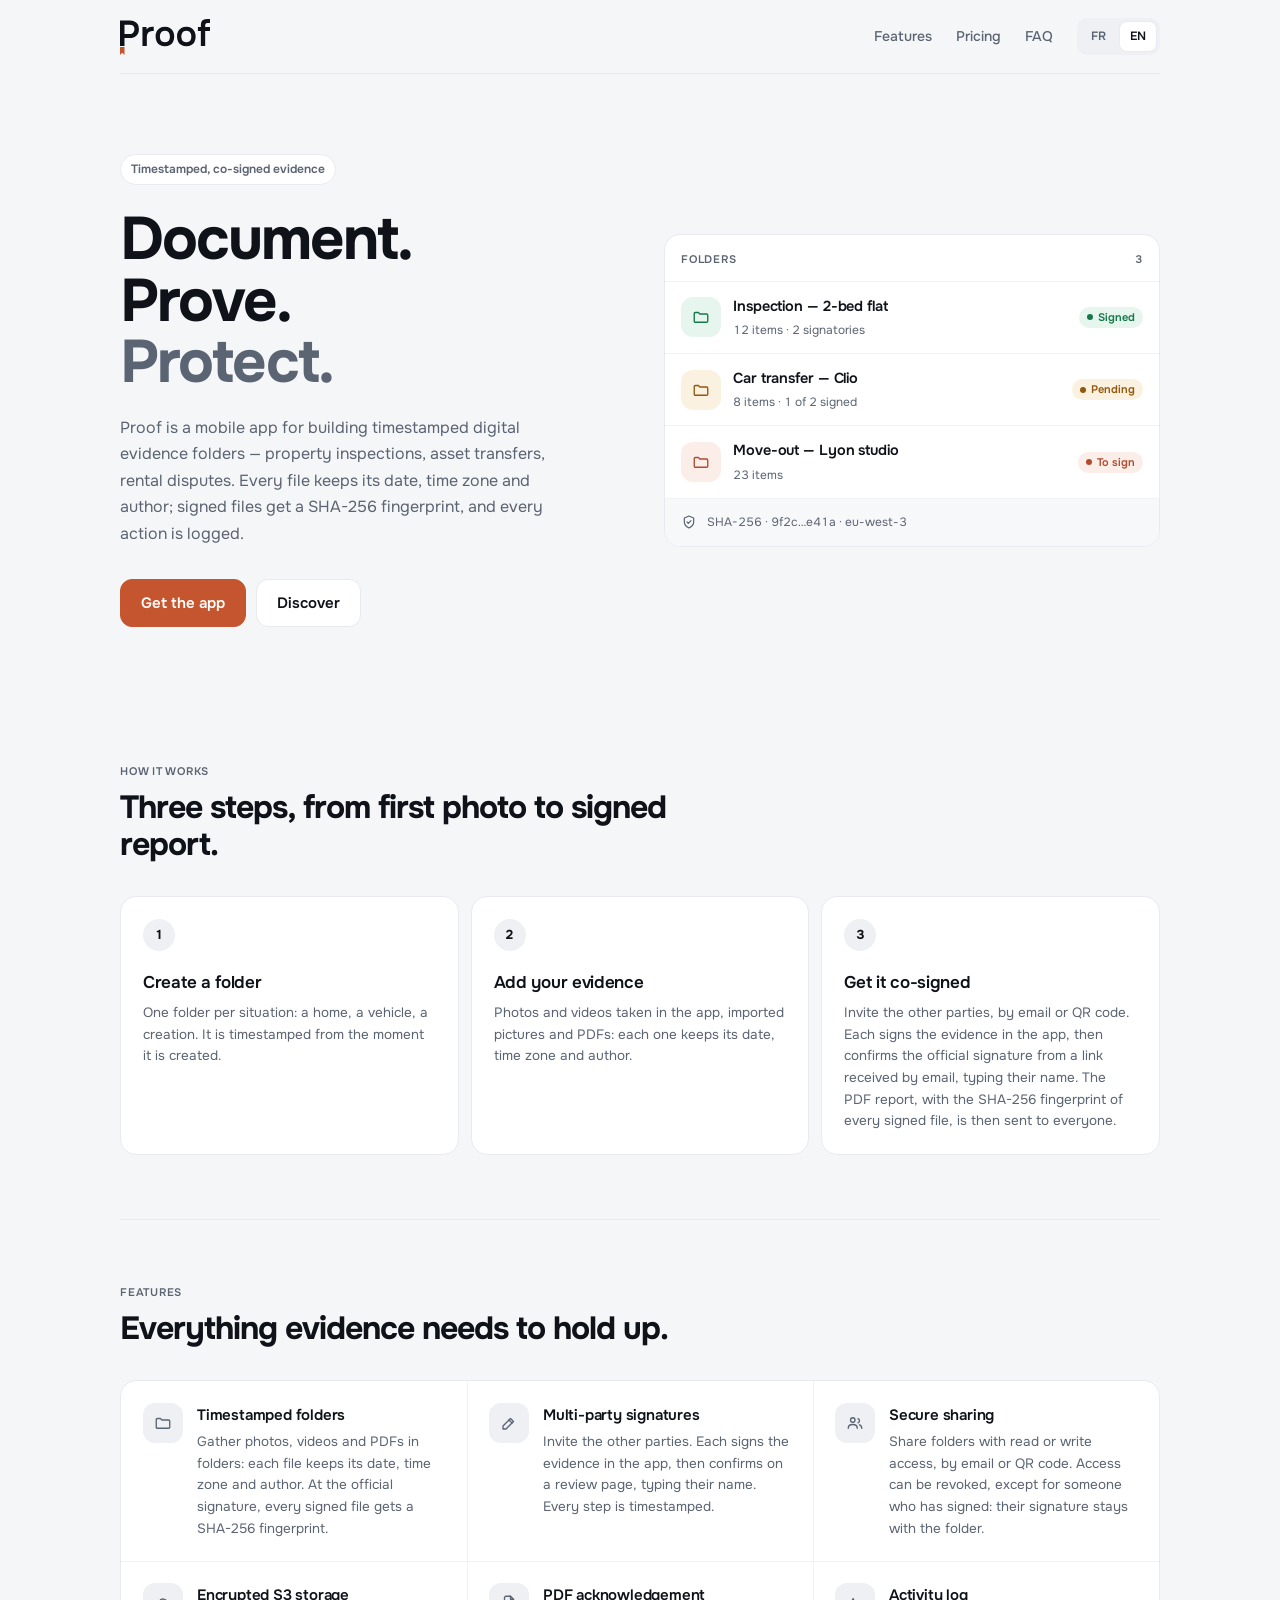
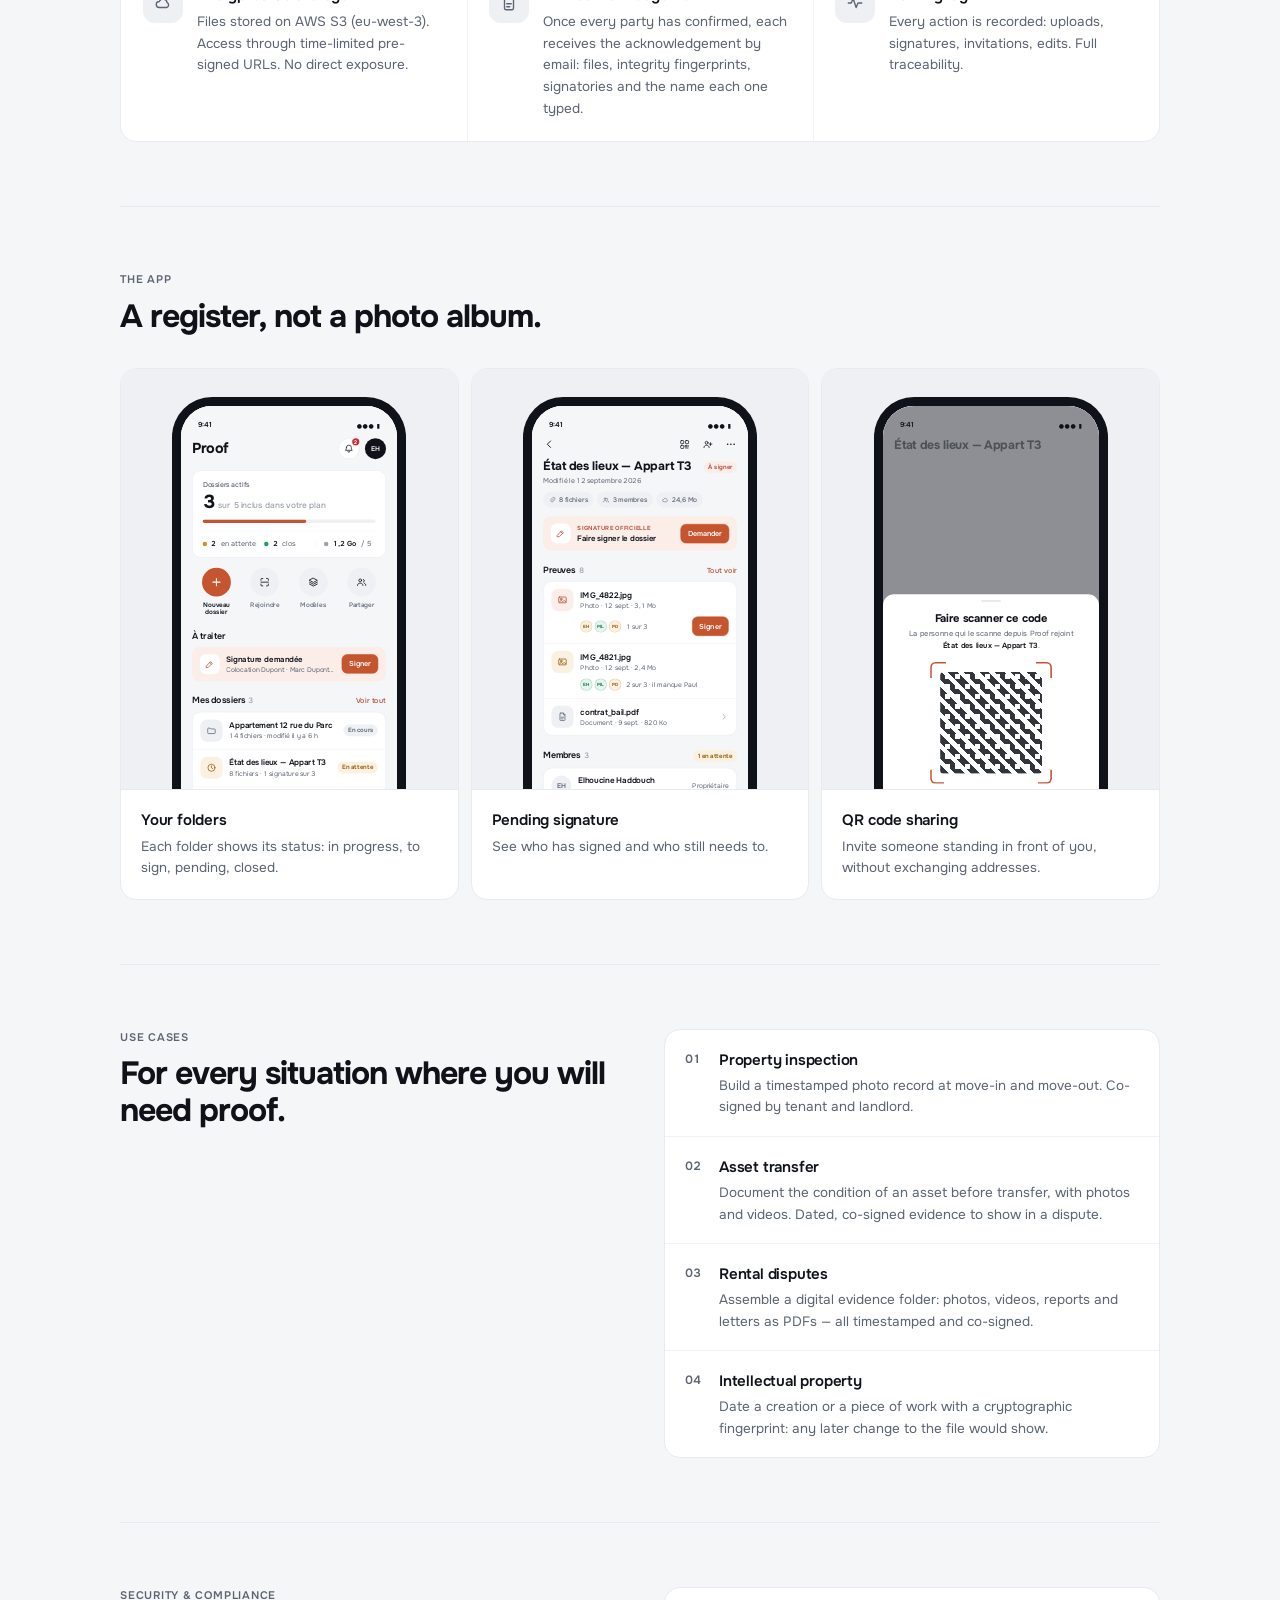
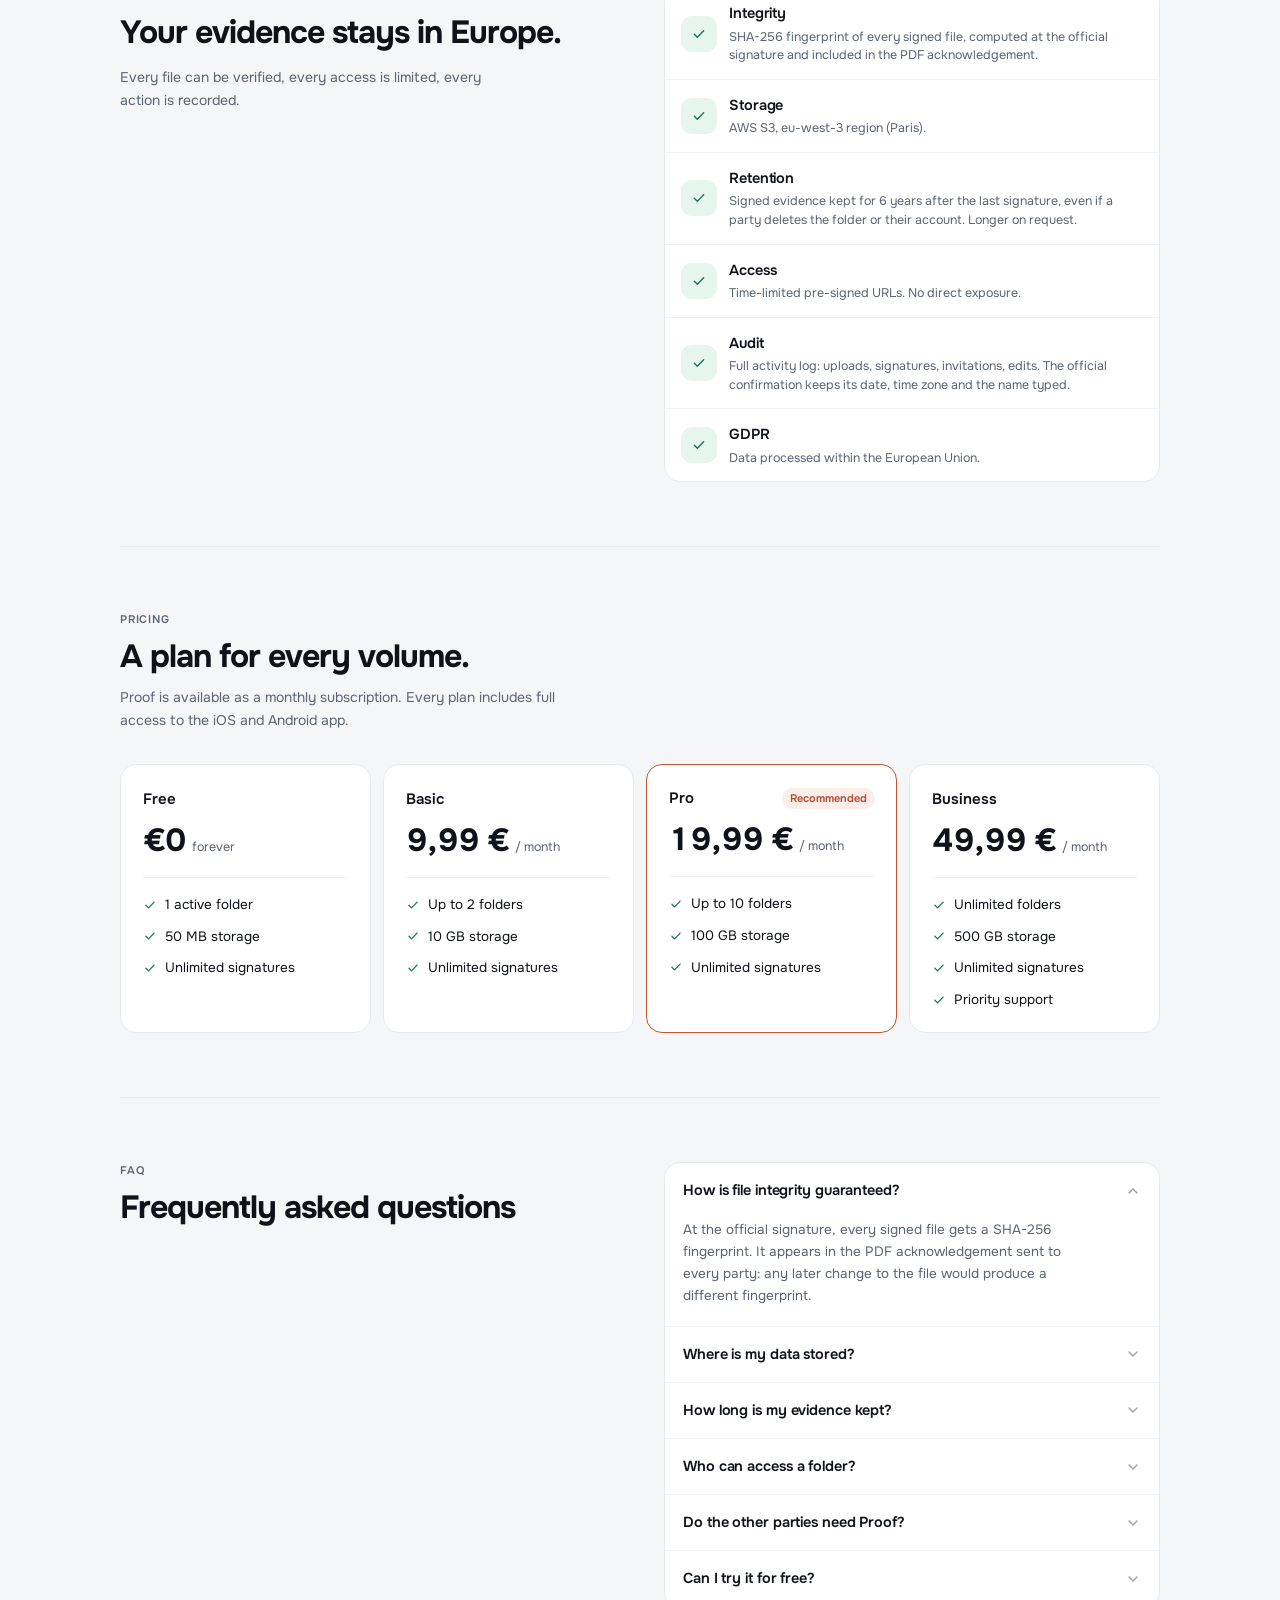
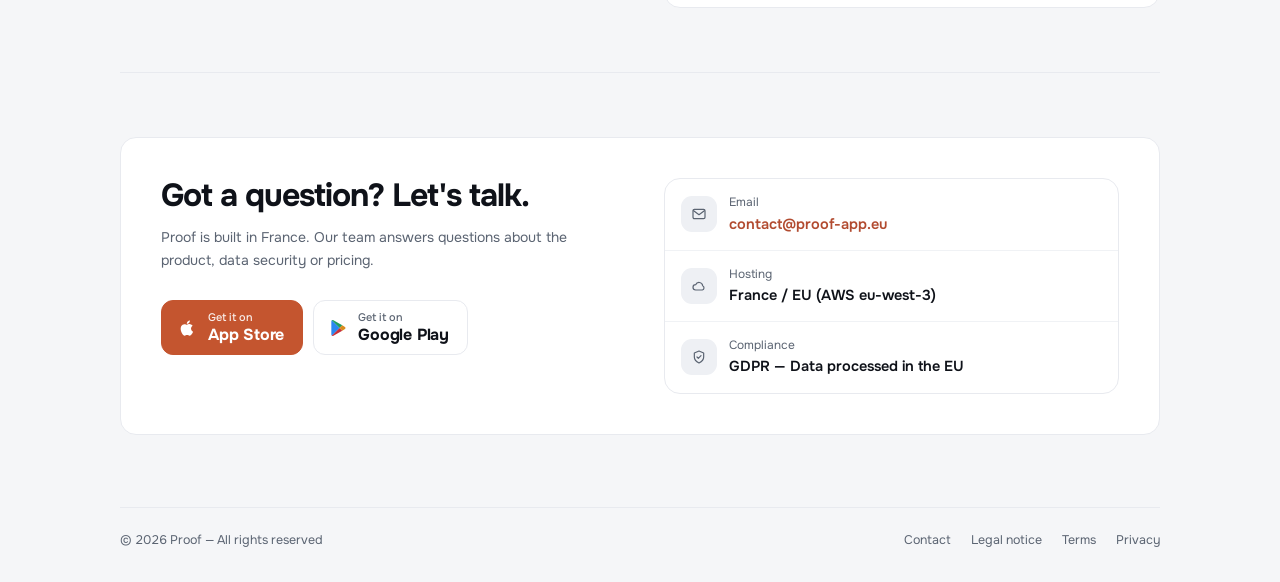
==== commit bad46ee7: "fix: state the six-year retention of signed evidence on the landing page, terms and privacy policy" ====
--- a/index.html
+++ b/index.html
@@ -413,6 +413,7 @@
       <div class="grp">
         <div class="check-row"><div class="ic sm ok"><svg width="16" height="16" viewBox="0 0 24 24" fill="none" stroke="currentColor" stroke-width="2" stroke-linecap="round" stroke-linejoin="round"><path d="M5 12.5l4.5 4.5L19 7"/></svg></div><div><div class="k" data-i18n="security.0.k">Intégrité</div><div class="v" data-i18n="security.0.v">Empreinte SHA-256 de chaque fichier signé, calculée à la signature officielle et reportée dans l'accusé PDF.</div></div></div>
         <div class="check-row"><div class="ic sm ok"><svg width="16" height="16" viewBox="0 0 24 24" fill="none" stroke="currentColor" stroke-width="2" stroke-linecap="round" stroke-linejoin="round"><path d="M5 12.5l4.5 4.5L19 7"/></svg></div><div><div class="k" data-i18n="security.1.k">Stockage</div><div class="v" data-i18n="security.1.v">AWS S3, région eu-west-3 (Paris).</div></div></div>
+        <div class="check-row"><div class="ic sm ok"><svg width="16" height="16" viewBox="0 0 24 24" fill="none" stroke="currentColor" stroke-width="2" stroke-linecap="round" stroke-linejoin="round"><path d="M5 12.5l4.5 4.5L19 7"/></svg></div><div><div class="k" data-i18n="security.5.k">Conservation</div><div class="v" data-i18n="security.5.v">Preuves signées conservées 6 ans après la dernière signature, même si une partie supprime le dossier ou son compte. Plus longtemps sur demande.</div></div></div>
         <div class="check-row"><div class="ic sm ok"><svg width="16" height="16" viewBox="0 0 24 24" fill="none" stroke="currentColor" stroke-width="2" stroke-linecap="round" stroke-linejoin="round"><path d="M5 12.5l4.5 4.5L19 7"/></svg></div><div><div class="k" data-i18n="security.2.k">Accès</div><div class="v" data-i18n="security.2.v">URLs pré-signées à durée limitée. Aucune exposition directe.</div></div></div>
         <div class="check-row"><div class="ic sm ok"><svg width="16" height="16" viewBox="0 0 24 24" fill="none" stroke="currentColor" stroke-width="2" stroke-linecap="round" stroke-linejoin="round"><path d="M5 12.5l4.5 4.5L19 7"/></svg></div><div><div class="k" data-i18n="security.3.k">Traçabilité</div><div class="v" data-i18n="security.3.v">Journal d'activité complet : dépôts, signatures, invitations, modifications. La confirmation officielle garde sa date, son fuseau horaire et le nom saisi.</div></div></div>
         <div class="check-row"><div class="ic sm ok"><svg width="16" height="16" viewBox="0 0 24 24" fill="none" stroke="currentColor" stroke-width="2" stroke-linecap="round" stroke-linejoin="round"><path d="M5 12.5l4.5 4.5L19 7"/></svg></div><div><div class="k" data-i18n="security.4.k">RGPD</div><div class="v" data-i18n="security.4.v">Données traitées en Union Européenne.</div></div></div>
@@ -481,6 +482,10 @@
         <details>
           <summary><span data-i18n="faq.1.q">Où sont stockées mes données ?</span><svg width="16" height="16" viewBox="0 0 24 24" fill="none" stroke="currentColor" stroke-width="2" stroke-linecap="round" stroke-linejoin="round" aria-hidden="true"><path d="M6 9l6 6 6-6"/></svg></summary>
           <p data-i18n="faq.1.a">Sur AWS S3, dans la région eu-west-3 (Paris). Les données sont traitées en Union Européenne, conformément au RGPD.</p>
+        </details>
+        <details>
+          <summary><span data-i18n="faq.5.q">Combien de temps mes preuves sont-elles conservées ?</span><svg width="16" height="16" viewBox="0 0 24 24" fill="none" stroke="currentColor" stroke-width="2" stroke-linecap="round" stroke-linejoin="round" aria-hidden="true"><path d="M6 9l6 6 6-6"/></svg></summary>
+          <p data-i18n="faq.5.a">Tant que le dossier existe. Une fois signé par d'autres parties, un dossier ne peut plus faire disparaître leur preuve : si son propriétaire le supprime, ou supprime son compte, il est archivé et conservé 6 ans après la dernière signature, puis effacé. Cette durée couvre le délai de prescription de droit commun (5 ans) et peut être prolongée sur demande, par exemple en cas de litige.</p>
         </details>
         <details>
           <summary><span data-i18n="faq.2.q">Qui peut accéder à un dossier ?</span><svg width="16" height="16" viewBox="0 0 24 24" fill="none" stroke="currentColor" stroke-width="2" stroke-linecap="round" stroke-linejoin="round" aria-hidden="true"><path d="M6 9l6 6 6-6"/></svg></summary>
@@ -595,7 +600,8 @@
       { k: 'Storage', v: 'AWS S3, eu-west-3 region (Paris).' },
       { k: 'Access', v: 'Time-limited pre-signed URLs. No direct exposure.' },
       { k: 'Audit', v: 'Full activity log: uploads, signatures, invitations, edits. The official confirmation keeps its date, time zone and the name typed.' },
-      { k: 'GDPR', v: 'Data processed within the European Union.' }
+      { k: 'GDPR', v: 'Data processed within the European Union.' },
+      { k: 'Retention', v: 'Signed evidence kept for 6 years after the last signature, even if a party deletes the folder or their account. Longer on request.' }
     ],
     priceLabel: 'Pricing', priceH2: 'A plan for every volume.', priceIntro: 'Proof is available as a monthly subscription. Every plan includes full access to the iOS and Android app.',
     recommended: 'Recommended', free: '€0', forever: 'forever', month: '/ month',
@@ -611,7 +617,8 @@
       { q: 'Where is my data stored?', a: 'On AWS S3, in the eu-west-3 region (Paris). Data is processed within the European Union, in line with GDPR.' },
       { q: 'Who can access a folder?', a: 'Only the people you invite, by email or QR code, with read or write access. You can remove access, except from someone who has signed: their signature is part of the evidence.' },
       { q: 'Do the other parties need Proof?', a: 'Yes, to join a folder and sign the evidence from their device. The official confirmation is made from a link received by email, in any browser.' },
-      { q: 'Can I try it for free?', a: 'Yes. The Free plan includes 1 active folder, 50 MB of storage and unlimited signatures, with no time limit.' }
+      { q: 'Can I try it for free?', a: 'Yes. The Free plan includes 1 active folder, 50 MB of storage and unlimited signatures, with no time limit.' },
+      { q: 'How long is my evidence kept?', a: 'For as long as the folder exists. Once other parties have signed a folder, it can no longer make their evidence disappear: if its owner deletes it, or deletes their account, it is archived and kept for 6 years after the last signature, then erased. This period covers the general French limitation period (5 years) and can be extended on request, for instance during a dispute.' }
     ],
     contactH2: "Got a question? Let's talk.",
     contactSub: 'Proof is built in France. Our team answers questions about the product, data security or pricing.',
